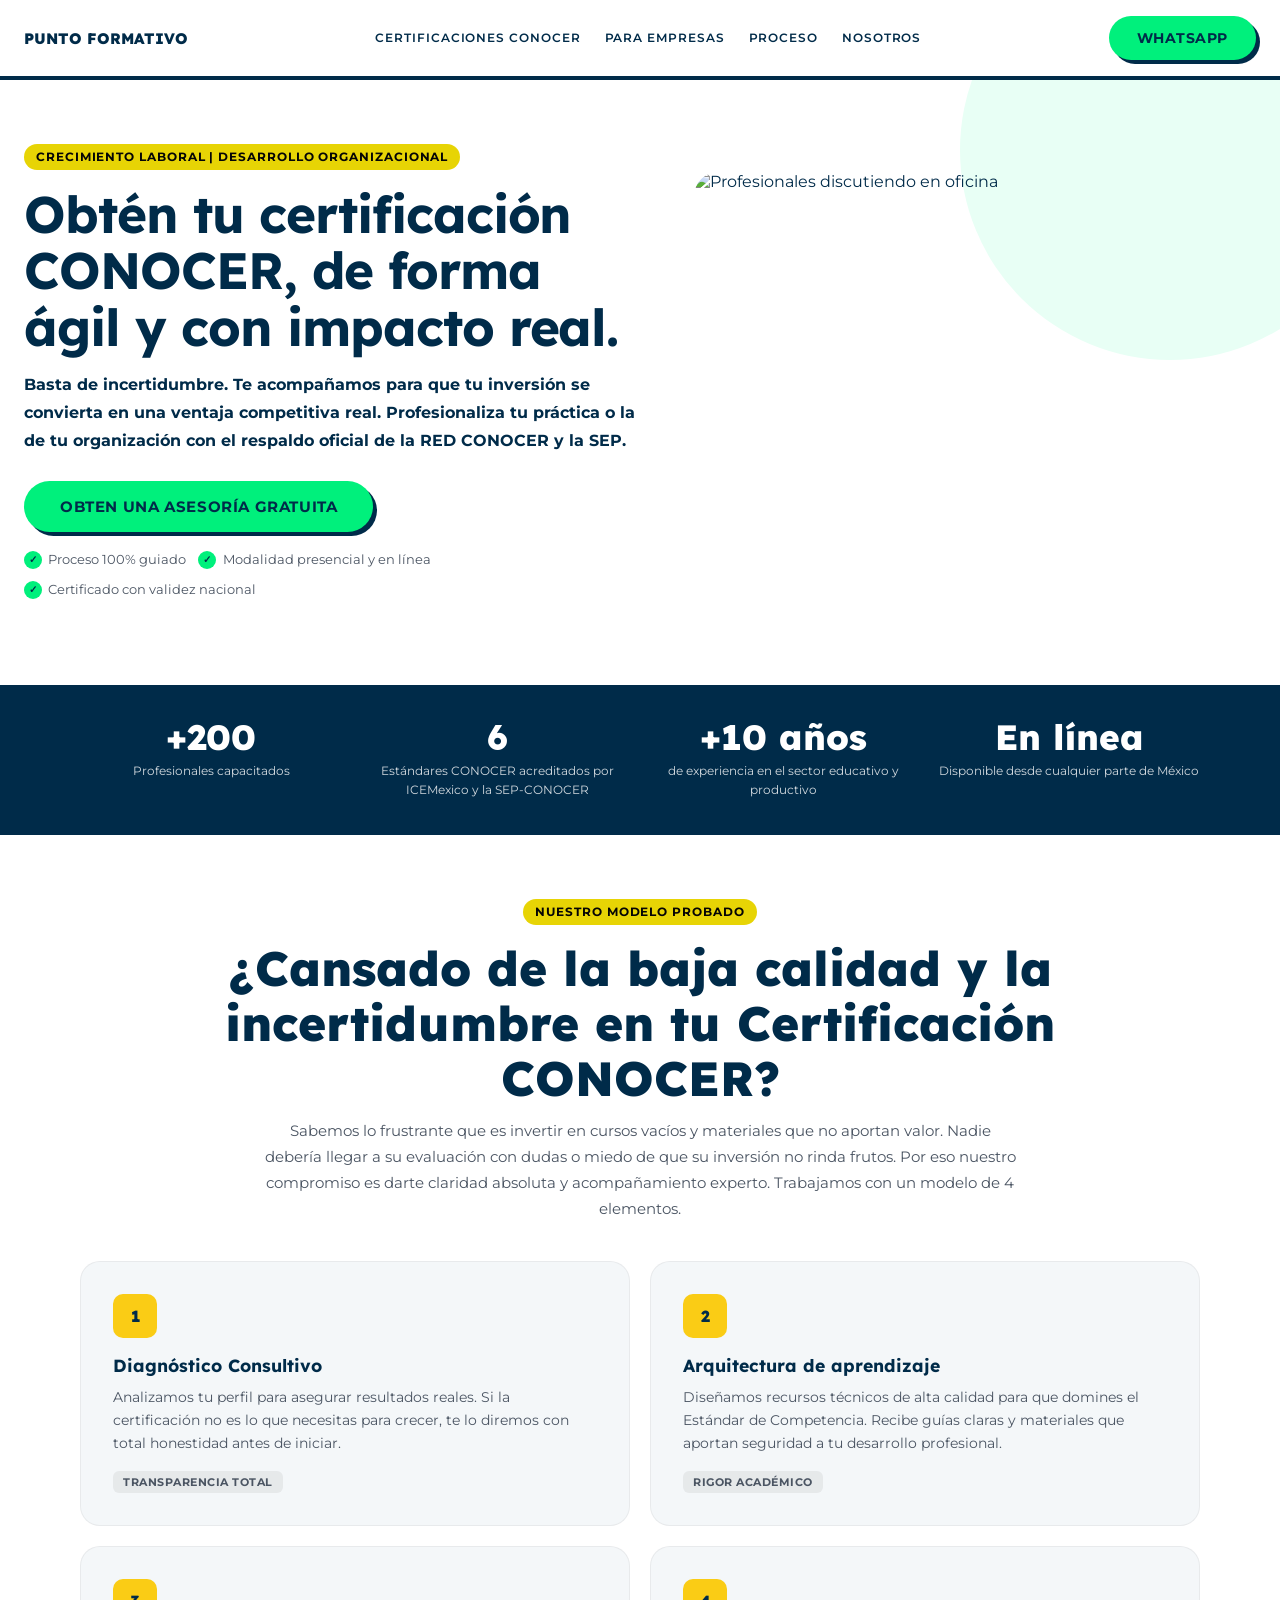
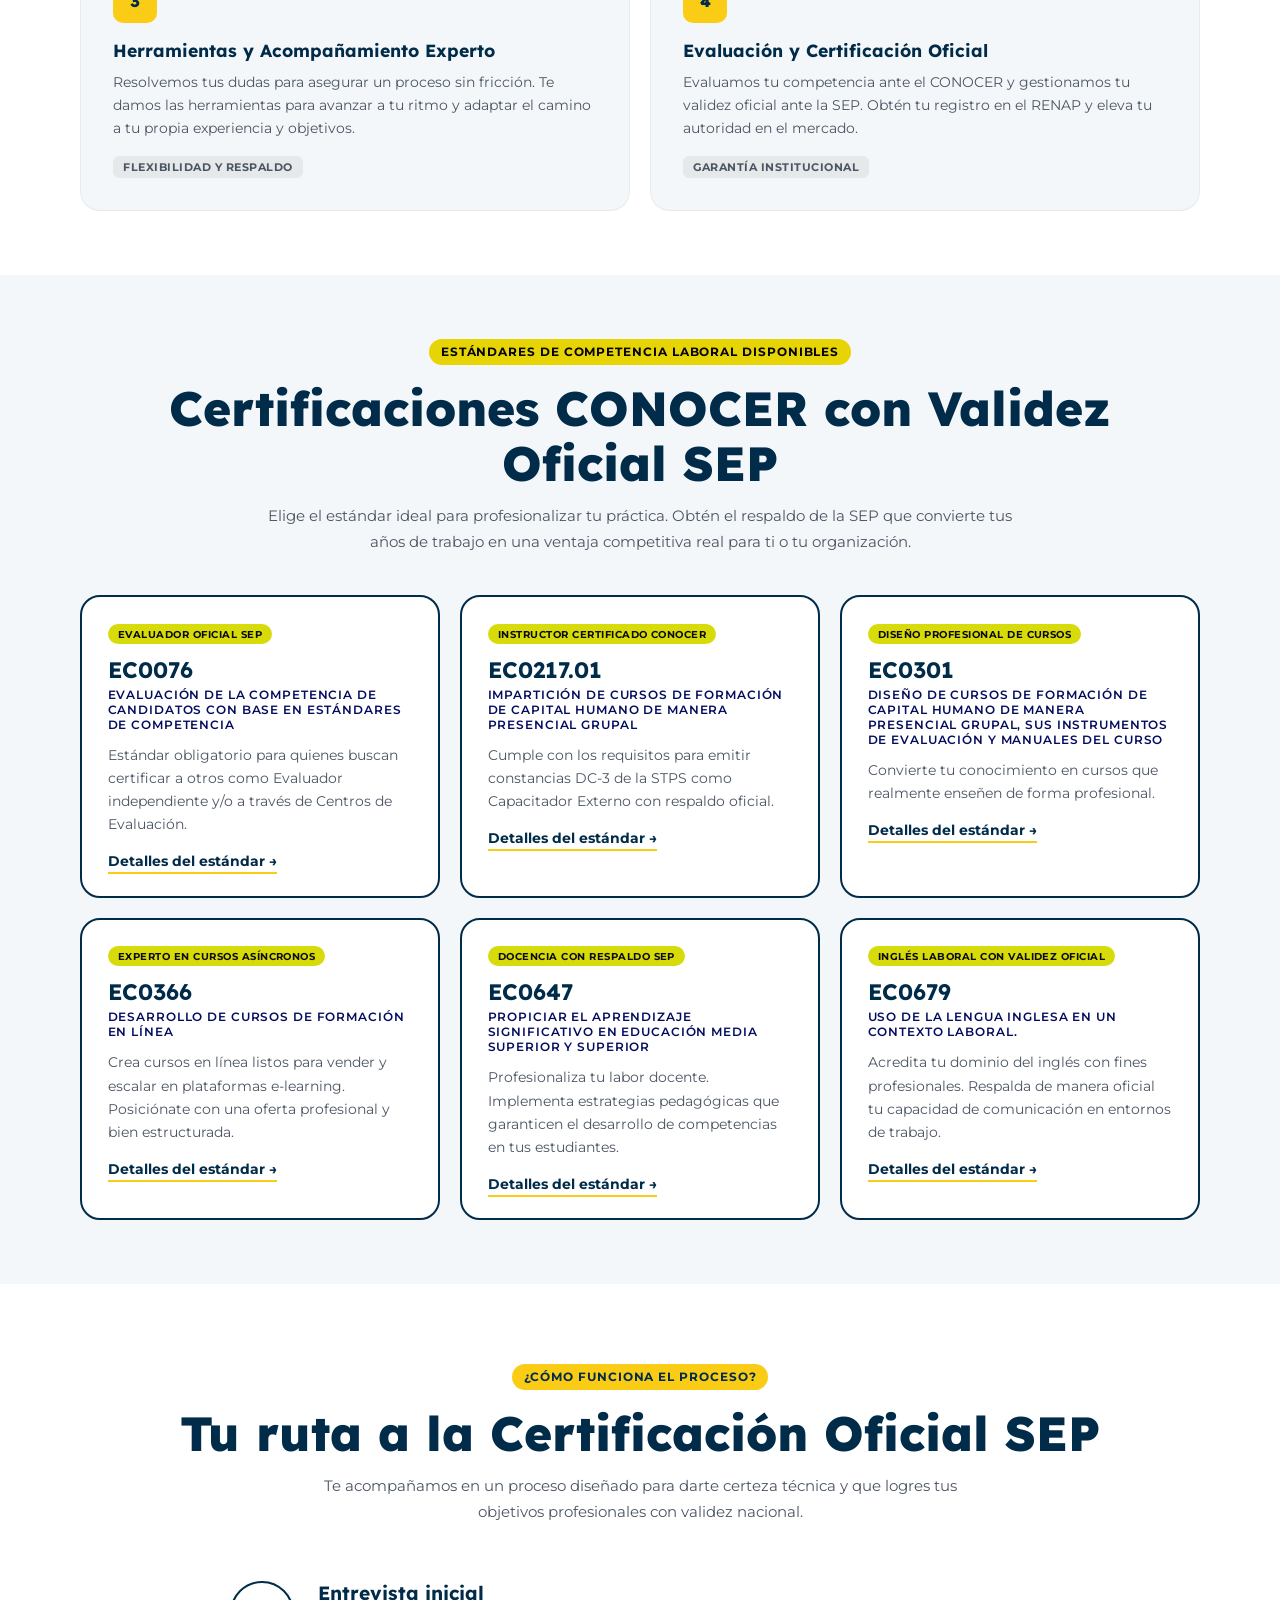
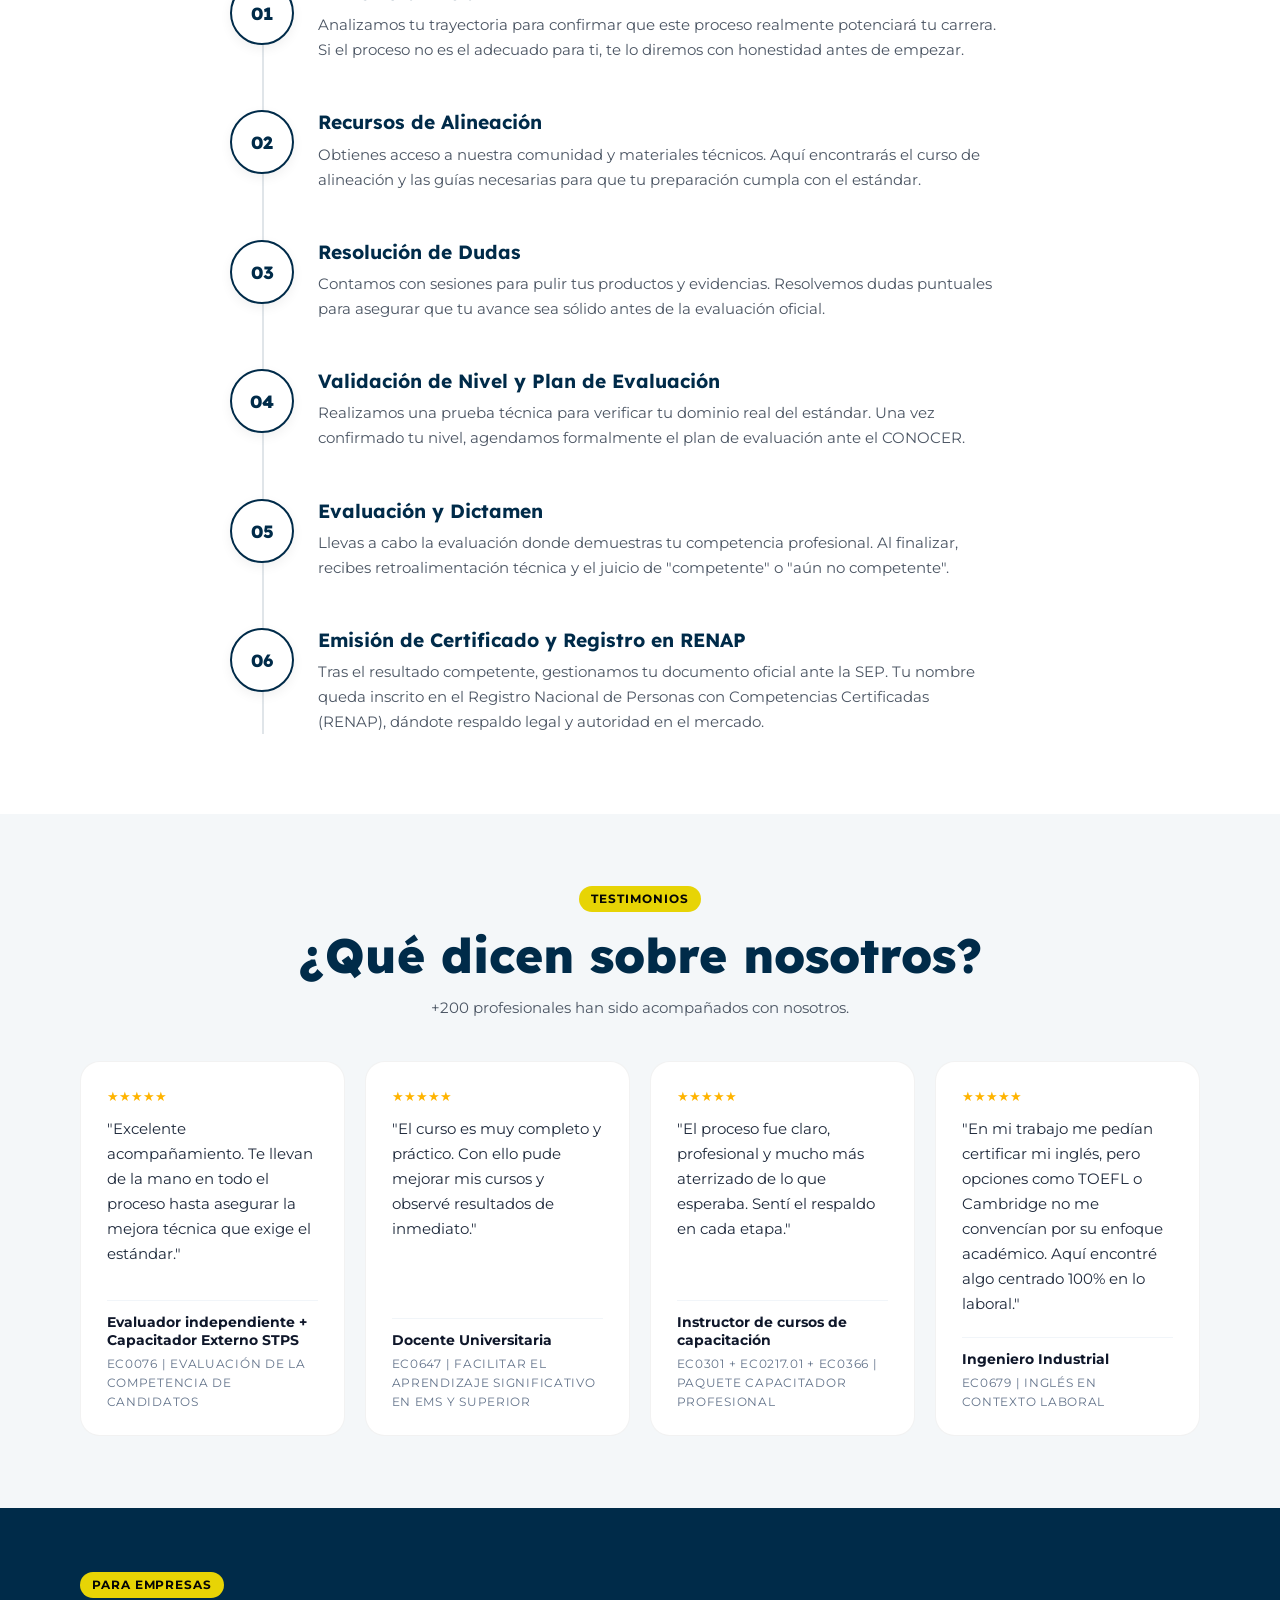
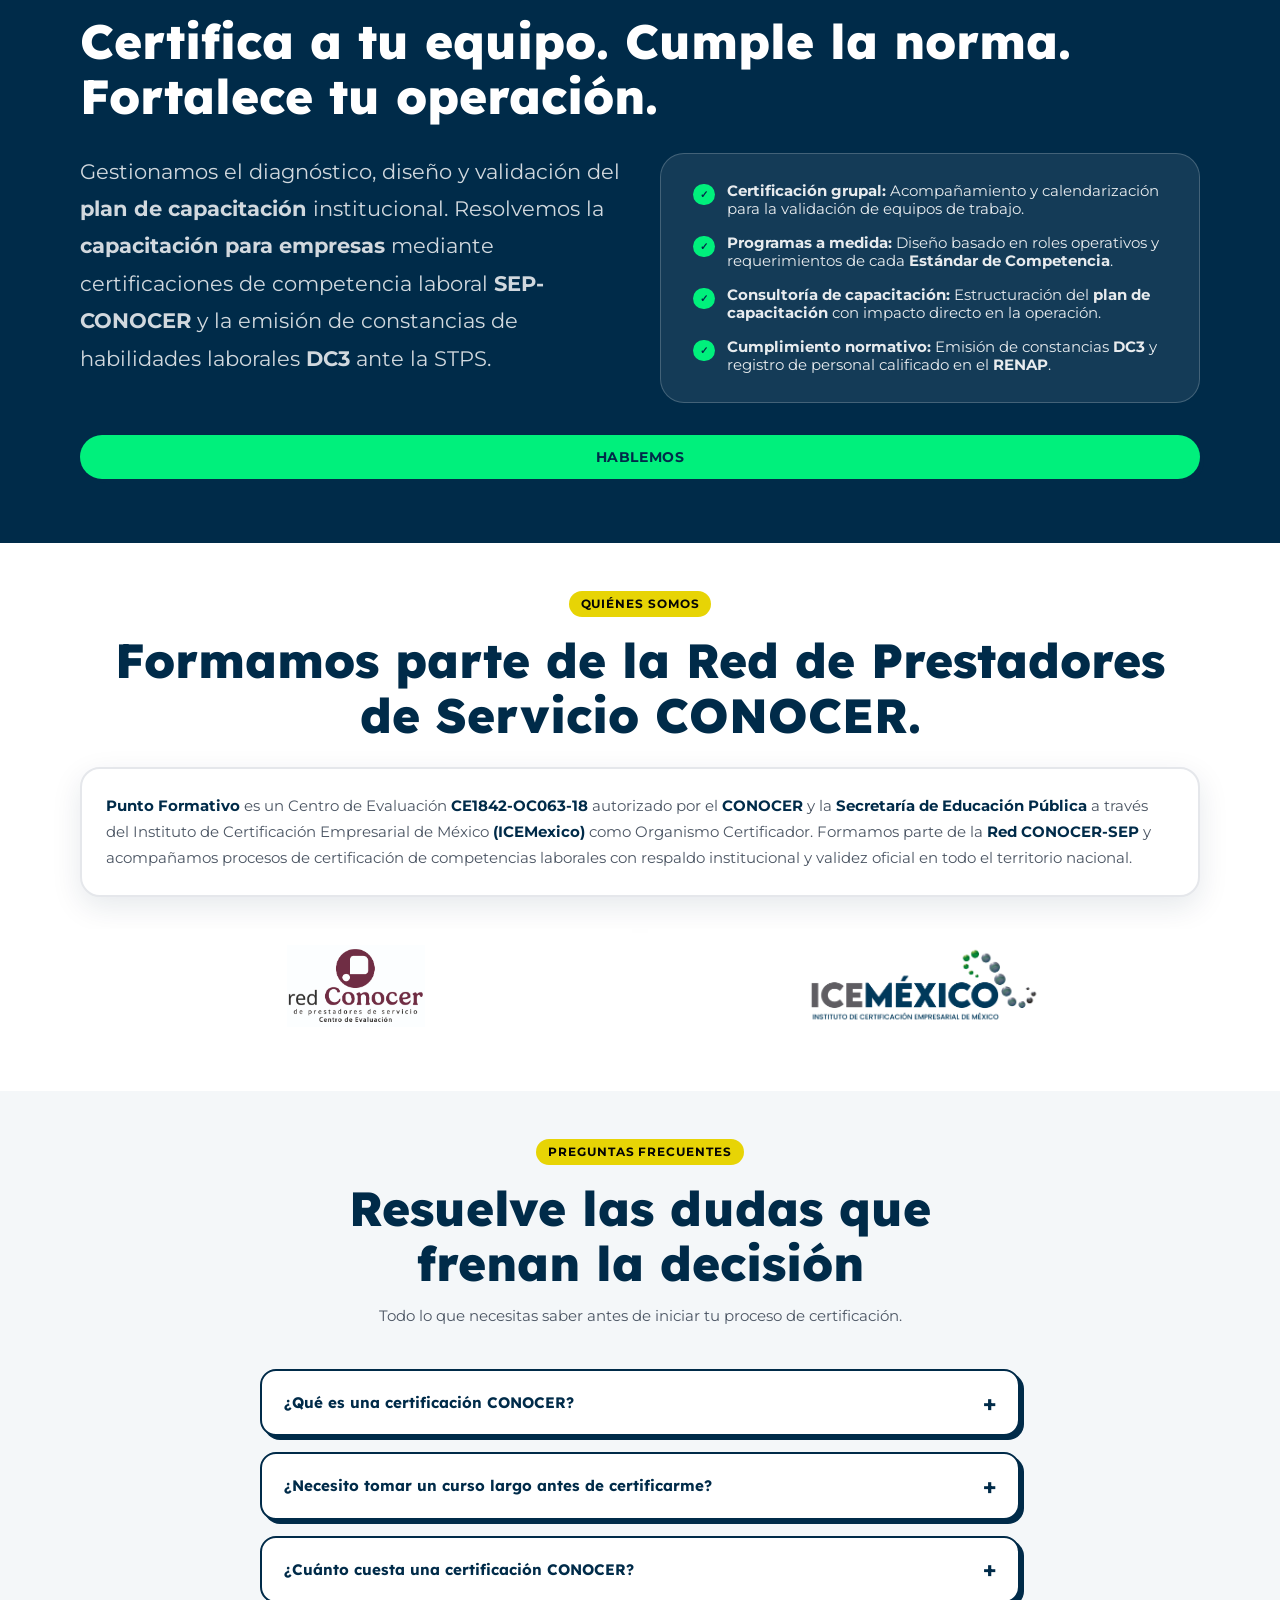
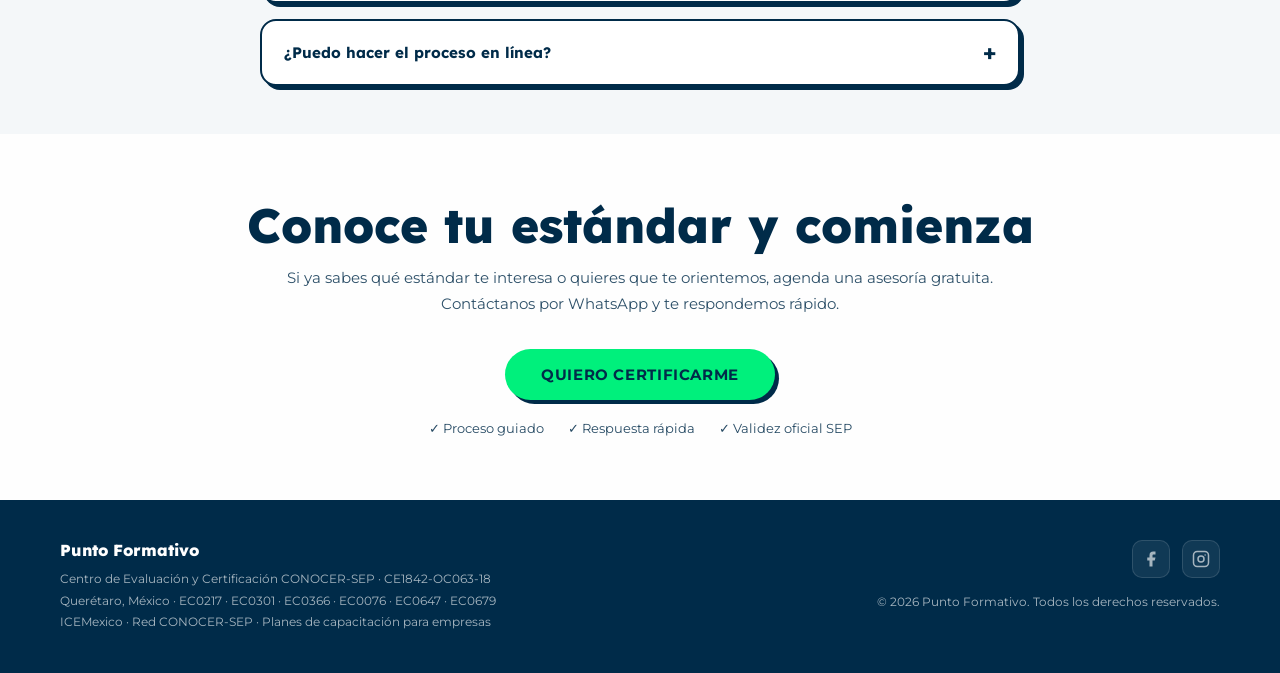
==== index.html @ a993056b "imagen hero update" ====
<!DOCTYPE html>
<html lang="es-MX">
<head>
  <meta charset="UTF-8" />
  <meta name="viewport" content="width=device-width, initial-scale=1.0" />
  <meta name="theme-color" content="#002B49" />

  <title>Certificación CONOCER con validez SEP | Punto Formativo</title>
  <meta name="description" content="Certifica lo que ya sabes hacer con validez oficial ante la SEP. Punto Formativo es Centro de Evaluación acreditado por ICEMexico. EC0076, EC0217, EC0301, EC0366, EC0647 y EC0679." />
  <meta name="keywords" content="certificacion conocer, certificacion conocer costo, ec0076, ec0217, ec0301, ec0366, certificacion docente, ingles en contexto laboral, capacitacion para empresas, plan de capacitacion" />

  <link rel="preconnect" href="https://fonts.googleapis.com">
  <link rel="preconnect" href="https://fonts.gstatic.com" crossorigin>
  <link href="https://fonts.googleapis.com/css2?family=Lexend:wght@400;700;800&family=Montserrat:wght@300;400;500;600;700&display=swap" rel="stylesheet">

  <style>
    :root{
      --azul:#002B49;
      --azul-2:#0b3b61;
      --verde:#00f07c;
      --verde-soft:#e8fff5;
      --amarillo:#facc15;
      --amarillo-claro:#e7d405;
      --gris-fondo:#F4F7F9;
      --gris-texto:#4b5563;
      --gris-linea:#d9e1e7;
      --blanco:#ffffff;
      --shadow-offset:4px 4px 0px #002B49;
      --shadow-soft:0 10px 30px rgba(0,43,73,.10);
      --radius-xl:24px;
      --radius-lg:18px;
      --radius-md:14px;
      --max:1160px;
    }

    *{box-sizing:border-box;margin:0;padding:0}
    html{scroll-behavior:smooth}
    body{
      font-family:'Montserrat',sans-serif;
      background:#F4F7F9 !important;
      color:#002B49;
      overflow-x:hidden;
    }
    h1,h2,h3,h4,.lexend{font-family:'Lexend',sans-serif}
    a{text-decoration:none;color:inherit}
    img{max-width:100%;display:block}
    .container{max-width:var(--max);margin:0 auto;padding:0 1.25rem}
    .section{padding:4rem 0}
    .section-sm{padding:3rem 0}

    .eyebrow{
      display:inline-block;
      font-size:.72rem;
      font-weight:700;
      text-transform:uppercase;
      letter-spacing:.08em;
      color:#050505;
      background:#e7d405 !important;
      padding:6px 12px;
      border-radius:999px;
      margin-bottom:1rem;
    }

    .section-title{
      font-size:clamp(1.5rem,4vw,3rem);
      line-height:1.15;
      font-weight:800;
      margin-bottom:.75rem;
      color:#002B49;
    }
    .section-desc{
      max-width:760px;
      color:#4b5563;
      line-height:1.7;
      font-size:.95rem;
    }

    .btn-primary{
      display:inline-block;
      background:#00f07c !important;
      color:#002B49;
      font-weight:700;
      padding:14px 28px;
      border-radius:999px;
      box-shadow:4px 4px 0px #002B49;
      text-transform:uppercase;
      letter-spacing:.04em;
      font-size:.85rem;
      transition:.25s ease;
      border:none;
      cursor:pointer;
      white-space:nowrap;
    }
    .btn-primary:hover{
      transform:translate(-2px,-2px);
      box-shadow:6px 6px 0px #002B49;
    }
    .btn-primary.large{
      padding:16px 36px;
      font-size:.95rem;
    }

    .btn-secondary{
      display:inline-block;
      border:2px solid #002B49;
      border-radius:999px;
      padding:13px 28px;
      font-weight:700;
      font-size:.88rem;
      transition:.25s ease;
      background:#ffffff !important;
      white-space:nowrap;
    }
    .btn-secondary:hover{
      background:#002B49 !important;
      color:#ffffff;
    }

    /* ─── NAV ─── */
    .nav{
      position:sticky;
      top:0;
      z-index:1000;
      display:flex;
      justify-content:space-between;
      align-items:center;
      gap:1rem;
      padding:1rem 1.5rem;
      background:rgba(255,255,255,.95);
      backdrop-filter:blur(10px);
      border-bottom:4px solid #002B49;
    }
    .nav-logo{
      font-family:'Lexend',sans-serif;
      font-weight:800;
      font-size:.95rem;
      white-space:nowrap;
      flex-shrink:0;
    }
    .nav-links{
      display:flex;
      gap:1.5rem;
      list-style:none;
      flex:1;
      justify-content:center;
      font-weight:600;
      font-size:.72rem;
      text-transform:uppercase;
      letter-spacing:.08em;
    }
    .nav-links a:hover{color:#ca8a04}
    .nav-toggle{
      display:none;
      width:40px;height:40px;
      border:2px solid #002B49;
      border-radius:10px;
      background:#ffffff !important;
      cursor:pointer;
      align-items:center;
      justify-content:center;
      flex-shrink:0;
    }
    .nav-toggle span{
      display:block;
      width:18px;height:2px;
      background:#002B49 !important;
      position:relative;
    }
    .nav-toggle span::before,
    .nav-toggle span::after{
      content:"";
      display:block;
      width:18px;height:2px;
      background:#002B49 !important;
      position:absolute;
    }
    .nav-toggle span::before{top:-6px}
    .nav-toggle span::after{top:6px}

    /* ─── HERO ─── */
    .hero{
      background:#ffffff !important;
      padding:4rem 1.5rem;
      display:grid;
      grid-template-columns:1.05fr .95fr;
      gap:3rem;
      align-items:center;
      position:relative;
      overflow:hidden;
    }
    .hero-circle{
      position:absolute;
      width:420px;height:420px;
      border-radius:50%;
      background:#e8fff5 !important;
      top:-140px;right:-100px;
      z-index:0;
    }
    .hero-left,.hero-right{position:relative;z-index:1}
    .hero h1{
      font-size:clamp(1.75rem,4vw,3.8rem);
      line-height:1.1;
      margin-bottom:1rem;
      letter-spacing:-.02em;
    }
    .hero p{
      font-size:1rem;
      line-height:1.75;
      color:#4b5563;
      max-width:700px;
      margin-bottom:1.6rem;
    }
    .hero p strong{color:#002B49}
    .hero-actions{
      display:flex;
      gap:1rem;
      flex-wrap:wrap;
      margin-bottom:1.2rem;
    }
    .hero-garantias{
      display:flex;
      flex-wrap:wrap;
      gap:.75rem;
      color:#4b5563;
      font-size:.8rem;
      margin-bottom:1.4rem;
    }
    .hero-garantia{
      display:flex;
      align-items:center;
      gap:.4rem;
    }
    .hero-garantia-icon{
      width:18px;height:18px;
      border-radius:50%;
      background:#00f07c !important;
      color:#002B49;
      display:flex;
      align-items:center;
      justify-content:center;
      font-size:.65rem;
      font-weight:700;
      flex-shrink:0;
    }
    .hero-visual{
      display:flex;
      flex-direction:column;
      gap:1rem;
    }
    .hero-image{
      width:100%;
      aspect-ratio:4/3;
      border-radius:1.5rem;
      overflow:hidden;
    }

    /* ─── HIGHLEVL FULL-WIDTH FIX ───
       HL wraps content in a constrained div. This breaks out of it. */
    .pf-fullwidth{
      width:100vw !important;
      max-width:100vw !important;
      margin-left:calc(50% - 50vw) !important;
      margin-right:calc(50% - 50vw) !important;
      box-sizing:border-box !important;
    }

        /* ─── STATS BAR ─── */
    .stats-bar{
      background:#002B49 !important;
      padding:2.2rem 0;
    }
    .stats-grid{
      display:grid;
      grid-template-columns:repeat(4,1fr);
      gap:1.5rem;
      text-align:center;
    }
    .stat-num{
      font-family:'Lexend',sans-serif;
      font-size:clamp(1.4rem,3vw,2.2rem);
      color:#ffffff;
      font-weight:800;
      line-height:1;
      margin-bottom:.4rem;
    }
    .stat-label{
      font-size:.78rem;
      color:rgba(255,255,255,.82);
      line-height:1.5;
    }

    /* ─── PROCESO ─── */
    .process{background:#ffffff !important}
    .pasos-grid{
      display:grid;
      grid-template-columns:repeat(2,1fr);
      gap:1.25rem;
      margin-top:2.5rem;
    }
    .paso{
      background:#F4F7F9 !important;
      border-radius:1.25rem;
      padding:2rem;
      border:1px solid rgba(0,0,0,0.05);
      transition:transform .3s ease;
    }
    .paso:hover{transform:translateY(-4px)}
    .paso-num{
      width:2.75rem;height:2.75rem;
      margin-bottom:1rem;
      border-radius:10px;
      background:#facc15 !important;
      color:#002B49;
      display:flex;
      align-items:center;
      justify-content:center;
      font-family:'Lexend',sans-serif;
      font-size:1rem;
      font-weight:800;
    }
    .paso h3{margin-bottom:.6rem;font-size:1.1rem;color:#002B49}
    .paso p{font-size:.9rem;color:#4b5563;line-height:1.6}
    .paso-tiempo{
      display:inline-block;
      margin-top:1rem;
      background:rgba(0,0,0,0.06);
      color:#4b5563;
      font-size:.68rem;
      font-weight:700;
      padding:4px 10px;
      border-radius:6px;
      text-transform:uppercase;
      letter-spacing:.5px;
    }

    /* ─── CERTS ─── */
    .cert-grid{
      display:grid;
      grid-template-columns:repeat(3,1fr);
      gap:1.25rem;
      margin-top:2.5rem;
    }
    .cert-card{
      background:#ffffff !important;
      border:2px solid #002B49;
      border-radius:1.25rem;
      padding:1.6rem;
      transition:.25s ease;
    }
    .cert-card:hover{
      transform:translateY(-5px);
      box-shadow:0 12px 28px rgba(0,43,73,.12);
    }
    .cert-badge{
      display:inline-block;
      background:#d8db0a;
      color:#0c0c0c;
      font-size:.62rem;
      font-weight:700;
      padding:4px 10px;
      border-radius:999px;
      text-transform:uppercase;
      letter-spacing:.05em;
      margin-bottom:.75rem;
    }
    .cert-code{
      font-family:'Lexend',sans-serif;
      font-size:1.4rem;
      font-weight:700;
      margin-bottom:.2rem;
    }
    .cert-sub{
      font-size:.78rem;
      color:#030c5e;
      font-weight:600;
      text-transform:uppercase;
      letter-spacing:.07em;
      margin-bottom:.75rem;
    }
    .cert-card p{
      font-size:.88rem;
      color:#4b5563;
      line-height:1.65;
      margin-bottom:.9rem;
    }
    .cert-link{
      font-weight:700;
      font-size:.88rem;
      border-bottom:2px solid #facc15;
      padding-bottom:2px;
    }
    .cert-link:hover{color:#028b02}

    /* ─── ROADMAP ─── */
    #ruta-profesional{background:#ffffff !important;padding:5rem 0}
    .roadmap-container{
      max-width:860px;
      margin:3.5rem auto 0;
      position:relative;
      padding:0 1.25rem;
    }
    .roadmap-container::before{
      content:"";
      position:absolute;
      top:0;left:calc(1.25rem + 2rem);
      height:100%;width:2px;
      background:#002B49 !important;
      opacity:.12;
    }
    .roadmap-item{
      position:relative;
      margin-bottom:3rem;
      padding-left:5.5rem;
    }
    .roadmap-item:last-child{margin-bottom:0}
    .roadmap-dot{
      position:absolute;
      left:0;top:0;
      width:4rem;height:4rem;
      background:#ffffff !important;
      border:2px solid #002B49;
      border-radius:50%;
      display:flex;
      align-items:center;
      justify-content:center;
      z-index:2;
      font-family:'Lexend',sans-serif;
      font-weight:800;
      color:#002B49;
      font-size:1.1rem;
      box-shadow:0 4px 12px rgba(0,0,0,0.06);
    }
    .roadmap-item:hover .roadmap-dot{
      background:#facc15 !important;
      border-color:#facc15;
      transition:all .3s ease;
    }
    .roadmap-content h3{font-size:1.2rem;margin-bottom:.45rem;color:#002B49}
    .roadmap-content p{font-size:.95rem;color:#4b5563;line-height:1.65;max-width:680px}

    /* ─── TESTIMONIOS ─── */
    .testimonios-section{
      background:#F4F7F9 !important;
      padding:4.5rem 0;
    }
    .testimonios-grid{
      display:grid;
      grid-template-columns:repeat(auto-fit,minmax(260px,1fr));
      gap:1.25rem;
      margin-top:2.5rem;
    }
    .testimonio-card{
      background:#ffffff;
      padding:1.6rem;
      border-radius:1.25rem;
      border:1px solid rgba(0,0,0,0.05);
      display:flex;
      flex-direction:column;
      justify-content:space-between;
      transition:all .3s ease;
    }
    .testimonio-card:hover{
      transform:translateY(-4px);
      box-shadow:0 10px 28px rgba(0,0,0,0.06);
      border-color:#facc15;
    }
    .stars{color:#ffb400;font-size:13px;margin-bottom:12px}
    .quote{
      font-size:.95rem;
      color:#1e293b;
      line-height:1.65;
      margin-bottom:1.25rem;
    }
    .author-info{
      border-top:1px solid #f1f5f9;
      padding-top:12px;
    }
    .name{
      display:block;
      font-weight:700;
      color:#0f172a;
      font-size:.9rem;
      margin-bottom:4px;
    }
    .standard{font-size:.75rem;color:#64748b;text-transform:uppercase;letter-spacing:.06em}

    /* ─── B2B ─── */
    .b2b{background:#002B49 !important;color:#ffffff}
    .b2b-grid{
      display:grid;
      grid-template-columns:1fr 1fr;
      gap:2.5rem;
      align-items:start;
      margin-top:1.75rem;
    }
    .b2b .section-title,.b2b h3{color:#ffffff}
    .b2b .section-desc{
  font-size:1.3rem;
  line-height:1.8;
}

    .b2b .section-desc,.b2b p{color:rgba(255,255,255,.82)}
    .b2b-list{
      list-style:none;
      display:flex;
      flex-direction:column;
      gap:1rem;
      margin:0;
    }
    .b2b-list li{
      display:flex;
      align-items:flex-start;
      gap:.75rem;
      font-size:.93rem;
      color:rgba(255,255,255,.9);
    }
    .b2b-check{
      background:#00f07c !important;
      color:#002B49;
      width:1.35rem;height:1.35rem;
      border-radius:50%;
      display:flex;
      align-items:center;
      justify-content:center;
      font-size:.62rem;
      font-weight:700;
      flex-shrink:0;
      margin-top:2px;
    }
    .b2b-cta{margin-top:2rem}
    .b2b-cta .btn-primary{display:block;width:100%;text-align:center;}
    .b2b-quote{
      background:rgba(255,255,255,.08);
      border:1px solid rgba(255,255,255,.2);
      border-radius:1.5rem;
      padding:1.75rem 2rem;
    }
    .b2b-quote blockquote{
      font-family:'Lexend',sans-serif;
      font-size:1.1rem;
      font-style:italic;
      line-height:1.65;
      color:#ffffff;
    }

    /* ─── NOSOTROS ─── */
    .cred-grid{
      display:grid;
      grid-template-columns:repeat(2,1fr);
      gap:1rem;
      margin-top:2rem;
    }
    .cred-box{
      min-height:100px;
      border:2px 
      border-radius:1rem;
      background:#ffffff !important;
      display:flex;
      align-items:center;
      justify-content:center;
      text-align:center;
      padding:1rem;
      font-weight:700;
      color:#55708b;
      font-size:.85rem;
    }
    .cred-box img{
      max-height:82px;
      width:auto;
      object-fit:contain;
    }
    .cred-text{
      background:#ffffff !important;
      border:2px solid #e5e7eb;
      border-radius:1.25rem;
      padding:1.5rem;
      margin-top:1.5rem;
      box-shadow:var(--shadow-soft);
      color:#4b5563;
      line-height:1.75;
      font-size:.93rem;
    }
    .cred-text strong{color:#002B49}

    /* ─── FAQ ─── */
    .faq-wrap{max-width:760px;margin:0 auto}
    .faq-list{
      display:flex;
      flex-direction:column;
      gap:1rem;
      margin-top:2.5rem;
    }
    .faq-item{
      border:2px solid #002B49;
      border-radius:1rem;
      overflow:hidden;
      box-shadow:4px 4px 0px #002B49;
      background:#ffffff !important;
    }
    .faq-item details{width:100%}
    .faq-item summary{
      list-style:none;
      cursor:pointer;
      padding:1.1rem 1.4rem;
      display:flex;
      justify-content:space-between;
      align-items:center;
      font-family:'Lexend',sans-serif;
      font-weight:700;
      font-size:.95rem;
      color:#002B49;
      gap:.75rem;
    }
    .faq-item summary::-webkit-details-marker{display:none}
    .faq-item summary:hover{background:#e7d405 !important}
    .faq-icon{
      font-size:1.4rem;
      font-weight:700;
      transition:.2s ease;
      flex-shrink:0;
    }
    .faq-item details[open] .faq-icon{transform:rotate(45deg)}
    .faq-body{
      padding:0 1.4rem 1.4rem;
      color:#374151;
      line-height:1.75;
      font-size:.92rem;
      border-top:1px solid #f3f4f6;
    }

    /* ─── CTA FINAL ─── */
    .final-cta{
      background:#fefefe !important;
      text-align:center;
      padding:4rem 0;
    }
    .final-cta .section-title{color:#002B49}
    .final-cta .section-desc{color:#002B49;opacity:.82;margin:0 auto}
    .final-cta-meta{
      display:flex;
      justify-content:center;
      gap:1.5rem;
      flex-wrap:wrap;
      margin-top:1.25rem;
      font-size:.82rem;
      color:#002B49;
      opacity:.85;
    }

    /* ─── FOOTER ─── */
    .footer{
      background:#002B49 !important;
      color:#ffffff;
      padding:2.5rem 1.5rem;
    }
    .footer-inner{
      max-width:1160px;
      margin:0 auto;
      display:flex;
      justify-content:space-between;
      align-items:flex-start;
      gap:2rem;
      flex-wrap:wrap;
    }
    .footer-brand .name{
      font-family:'Lexend',sans-serif;
      font-weight:800;
      font-size:1rem;
      margin-bottom:.5rem;
    }
    .footer-brand .sub{font-size:.78rem;opacity:.65;line-height:1.75}
    .footer-right{
      display:flex;
      flex-direction:column;
      align-items:flex-end;
      gap:.5rem;
    }
    .footer-right p,.footer-right a{font-size:.78rem;opacity:.65}
    .footer-right a{text-decoration:underline}
    .footer-links{
      display:flex;
      gap:.75rem;
      flex-wrap:wrap;
      font-size:.72rem;
      opacity:.55;
    }
    .footer-links a{text-decoration:underline}

    /* ══════════════════════════════════
       TABLET  (max 960px)
    ══════════════════════════════════ */
    @media (max-width:960px){
      .hero{
        grid-template-columns:1fr;
        padding:3rem 1.5rem;
        gap:0;
      }
      .hero-right{display:none}
      .hero-circle{width:280px;height:280px;top:-80px;right:-60px}
      .stats-grid{grid-template-columns:repeat(2,1fr);gap:1.25rem}
      .cert-grid{grid-template-columns:1fr 1fr}
      .pasos-grid{grid-template-columns:1fr}
      .b2b-grid{grid-template-columns:1fr;gap:2rem}
      .cred-grid{grid-template-columns:repeat(2,1fr)}
      .footer-inner{flex-direction:column}
      .footer-right{align-items:flex-start}
    }

    /* ══════════════════════════════════
       MOBILE  (max 640px)
    ══════════════════════════════════ */
    @media (max-width:640px){
      /* Nav */
      .nav{padding:.85rem 1rem;flex-wrap:wrap}
      .nav-toggle{display:flex}
      .nav-links{
        display:none;
        flex-direction:column;
        width:100%;
        order:3;
        padding-top:.75rem;
        border-top:1px solid #e5e7eb;
        margin-top:.5rem;
        gap:0;
      }
      .nav-links li{border-bottom:1px solid #f3f4f6}
      .nav-links a{display:block;padding:.8rem 0;font-size:.8rem}
      .nav.open .nav-links{display:flex}
      .nav-cta .btn-primary{padding:9px 16px;font-size:.72rem}

      /* Hero */
      .hero{padding:2.25rem 1rem}
      .hero h1{font-size:1.65rem}
      .hero p{font-size:.92rem}
      .hero-actions{flex-direction:column;align-items:stretch}
      .hero-actions .btn-primary{text-align:center}
      .hero-garantias{gap:.6rem}

      /* Stats */
      .stats-bar{padding:1.75rem 0}
      .stats-grid{
        grid-template-columns:repeat(2,1fr);
        gap:.9rem;
        padding:0 .25rem;
      }
      .stat-num{font-size:1.35rem}
      .stat-label{font-size:.72rem}

      /* Proceso */
      .section,.section-sm{padding:2.75rem 0}
      .pasos-grid{grid-template-columns:1fr;gap:1rem;margin-top:1.75rem}
      .paso{padding:1.5rem}

      /* Certs */
      .cert-grid{grid-template-columns:1fr;margin-top:1.75rem}
      .cert-card{padding:1.4rem}

      /* Roadmap */
      #ruta-profesional{padding:2.75rem 0}
      .roadmap-container{padding:0 1rem}
      .roadmap-container::before{left:calc(1rem + 1.75rem)}
      .roadmap-item{padding-left:4.5rem;margin-bottom:2.25rem}
      .roadmap-dot{width:3.5rem;height:3.5rem;font-size:.95rem}
      .roadmap-content h3{font-size:1.05rem}
      .roadmap-content p{font-size:.88rem}

      /* Testimonios */
      .testimonios-section{padding:2.75rem 0}
      .testimonios-grid{grid-template-columns:1fr}

      /* B2B */
      .b2b-grid{grid-template-columns:1fr}

      /* Nosotros */
      .cred-grid{grid-template-columns:1fr 1fr}

      /* FAQ */
      .faq-item summary{font-size:.88rem;padding:1rem 1.1rem}
      .faq-body{padding:0 1.1rem 1.1rem;font-size:.88rem}

      /* CTA Final */
      .final-cta{padding:3rem 0}
      .final-cta-meta{gap:1rem;font-size:.78rem}

      /* Footer */
      .footer{padding:2rem 1rem}
      .footer-right{align-items:flex-start}
      .footer-links{gap:.5rem}
    }

    /* ══════════════════════════════════
       EXTRA SMALL (max 380px)
    ══════════════════════════════════ */
    @media (max-width:380px){
      .hero h1{font-size:1.45rem}
      .section-title{font-size:1.4rem}
      .stats-grid{grid-template-columns:1fr 1fr;gap:.75rem}
      .stat-num{font-size:1.2rem}
      .cred-grid{grid-template-columns:1fr}
      .btn-primary.large{padding:14px 24px;font-size:.85rem}
    }
  </style>
</head>
<body>

  <nav class="nav pf-fullwidth" id="navbar">
    <a href="https://www.puntoformativo.com/" class="nav-logo">PUNTO FORMATIVO</a>

    <button class="nav-toggle" id="navToggle" aria-label="Abrir menú" aria-expanded="false">
      <span></span>
    </button>

    <ul class="nav-links" id="navMenu">
      <li><a href="#certificaciones">Certificaciones CONOCER</a></li>
      <li><a href="#empresas">Para empresas</a></li>
      <li><a href="#proceso">Proceso</a></li>
      <li><a href="#nosotros">Nosotros</a></li>
    </ul>

    <div class="nav-cta">
      <a href="#contacto" class="btn-primary">WhatsApp</a>
    </div>
  </nav>

  <header class="hero pf-fullwidth" id="inicio">
    <div class="hero-circle" aria-hidden="true"></div>

    <div class="hero-left">
      <span class="eyebrow">Crecimiento laboral | Desarrollo organizacional</span>
      <h1>Obtén tu certificación CONOCER, de forma ágil y con impacto real.</h1>

      <p>
        <strong>Basta de incertidumbre. Te acompañamos para que tu inversión se convierta en una ventaja competitiva real. Profesionaliza tu práctica o la de tu organización con el respaldo oficial de la RED CONOCER y la SEP.</strong>
      </p>

      <div class="hero-actions">
        <a href="#contacto" class="btn-primary large">Obten una asesoría gratuita</a>
      </div>

      <div class="hero-garantias">
        <div class="hero-garantia">
          <div class="hero-garantia-icon">✓</div>
          <span>Proceso 100% guiado</span>
        </div>
        <div class="hero-garantia">
          <div class="hero-garantia-icon">✓</div>
          <span>Modalidad presencial y en línea</span>
        </div>
        <div class="hero-garantia">
          <div class="hero-garantia-icon">✓</div>
          <span>Certificado con validez nacional</span>
        </div>
      </div>
    </div>

    <div class="hero-right">
      <div class="hero-visual">
        <div class="hero-image">
          <img src="https://images.unsplash.com/photo-1758520144426-edf40a58f299?q=80&w=1332&auto=format&fit=crop&ixlib=rb-4.1.0&ixid=M3wxMjA3fDB8MHxwaG90by1wYWdlfHx8fGVufDB8fHx8fA%3D%3D" alt="Profesionales discutiendo en oficina" style="width:100%;height:100%;object-fit:cover;border-radius:inherit;">
        </div>
      </div>
    </div>
  </header>

  <section class="stats-bar pf-fullwidth">
    <div class="container">
      <div class="stats-grid">
        <div>
          <div class="stat-num">+200</div>
          <div class="stat-label">Profesionales capacitados</div>
        </div>
        <div>
          <div class="stat-num">6</div>
          <div class="stat-label">Estándares CONOCER acreditados por ICEMexico y la SEP-CONOCER</div>
        </div>
        <div>
          <div class="stat-num">+10 años</div>
          <div class="stat-label">de experiencia en el sector educativo y productivo</div>
        </div>
        <div>
          <div class="stat-num">En línea</div>
          <div class="stat-label">Disponible desde cualquier parte de México</div>
        </div>
      </div>
    </div>
  </section>

  <section class="section process pf-fullwidth" id="proceso">
    <div class="container">
      <div style="text-align:center;">
        <span class="eyebrow">Nuestro modelo probado</span>
        <h2 class="section-title">¿Cansado de la baja calidad y la incertidumbre en tu Certificación CONOCER?</h2>
        <p class="section-desc" style="margin:0 auto;">Sabemos lo frustrante que es invertir en cursos vacíos y materiales que no aportan valor. Nadie debería llegar a su evaluación con dudas o miedo de que su inversión no rinda frutos. Por eso nuestro compromiso es darte claridad absoluta y acompañamiento experto. Trabajamos con un modelo de 4 elementos.</p>
      </div>

      <div class="pasos-grid">
        <article class="paso">
          <div class="paso-num">1</div>
          <h3>Diagnóstico Consultivo</h3>
          <p>Analizamos tu perfil para asegurar resultados reales. Si la certificación no es lo que necesitas para crecer, te lo diremos con total honestidad antes de iniciar.</p>
          <span class="paso-tiempo">Transparencia total</span>
        </article>

        <article class="paso">
          <div class="paso-num">2</div>
          <h3>Arquitectura de aprendizaje</h3>
          <p>Diseñamos recursos técnicos de alta calidad para que domines el Estándar de Competencia. Recibe guías claras y materiales que aportan seguridad a tu desarrollo profesional.</p>
          <span class="paso-tiempo">Rigor académico</span>
        </article>

        <article class="paso">
          <div class="paso-num">3</div>
          <h3>Herramientas y Acompañamiento Experto</h3>
          <p>Resolvemos tus dudas para asegurar un proceso sin fricción. Te damos las herramientas para avanzar a tu ritmo y adaptar el camino a tu propia experiencia y objetivos.</p>
          <span class="paso-tiempo">Flexibilidad y respaldo</span>
        </article>

        <article class="paso">
          <div class="paso-num">4</div>
          <h3>Evaluación y Certificación Oficial</h3>
          <p>Evaluamos tu competencia ante el CONOCER y gestionamos tu validez oficial ante la SEP. Obtén tu registro en el RENAP y eleva tu autoridad en el mercado.</p>
          <span class="paso-tiempo">Garantía institucional</span>
        </article>
      </div>
    </div>
  </section>

  <section class="section pf-fullwidth" id="certificaciones">
    <div class="container">
      <div style="text-align:center;margin-bottom:2rem;">
        <span class="eyebrow">Estándares de competencia laboral disponibles</span>
        <h2 class="section-title">Certificaciones CONOCER con Validez Oficial SEP</h2>
        <p class="section-desc" style="margin:0 auto;">
          Elige el estándar ideal para profesionalizar tu práctica. Obtén el respaldo de la SEP que convierte tus años de trabajo en una ventaja competitiva real para ti o tu organización.
        </p>
      </div>

      <div class="cert-grid">
        <article class="cert-card">
          <span class="cert-badge">Evaluador oficial SEP</span>
          <div class="cert-code">EC0076</div>
          <div class="cert-sub">Evaluación de la competencia de candidatos con base en Estándares de Competencia</div>
          <p>Estándar obligatorio para quienes buscan certificar a otros como Evaluador independiente y/o a través de Centros de Evaluación.</p>
          <a href="/ec0076" class="cert-link">Detalles del estándar →</a>
        </article>

        <article class="cert-card">
          <span class="cert-badge">Instructor certificado CONOCER</span>
          <div class="cert-code">EC0217.01</div>
          <div class="cert-sub">Impartición de cursos de formación de capital humano de manera presencial grupal</div>
          <p>Cumple con los requisitos para emitir constancias DC-3 de la STPS como Capacitador Externo con respaldo oficial.</p>
          <a href="/ec0217" class="cert-link">Detalles del estándar →</a>
        </article>

        <article class="cert-card">
          <span class="cert-badge">Diseño profesional de cursos</span>
          <div class="cert-code">EC0301</div>
          <div class="cert-sub">Diseño de cursos de formación de capital humano de manera presencial grupal, sus instrumentos de evaluación y manuales del curso</div>
          <p>Convierte tu conocimiento en cursos que realmente enseñen de forma profesional.</p>
          <a href="/ec0301" class="cert-link">Detalles del estándar →</a>
        </article>

        <article class="cert-card">
          <span class="cert-badge">Experto en cursos asíncronos</span>
          <div class="cert-code">EC0366</div>
          <div class="cert-sub">Desarrollo de cursos de formación en línea</div>
          <p>Crea cursos en línea listos para vender y escalar en plataformas e-learning. Posiciónate con una oferta profesional y bien estructurada.</p>
          <a href="/ec0366" class="cert-link">Detalles del estándar →</a>
        </article>

        <article class="cert-card">
          <span class="cert-badge">Docencia con respaldo SEP</span>
          <div class="cert-code">EC0647</div>
          <div class="cert-sub">Propiciar el aprendizaje significativo en Educación Media Superior y Superior</div>
          <p>Profesionaliza tu labor docente. Implementa estrategias pedagógicas que garanticen el desarrollo de competencias en tus estudiantes.</p>
          <a href="/ec0647" class="cert-link">Detalles del estándar →</a>
        </article>

        <article class="cert-card">
          <span class="cert-badge">Inglés laboral con validez oficial</span>
          <div class="cert-code">EC0679</div>
          <div class="cert-sub">Uso de la lengua inglesa en un contexto laboral.</div>
          <p>Acredita tu dominio del inglés con fines profesionales. Respalda de manera oficial tu capacidad de comunicación en entornos de trabajo.</p>
          <a href="/ec0679" class="cert-link">Detalles del estándar →</a>
        </article>
      </div>
    </div>
  </section>

  <section id="ruta-profesional" class="pf-fullwidth">
    <div class="container">
      <div style="text-align:center;">
        <span class="eyebrow" style="background:#facc15 !important;color:#002B49;">¿Cómo funciona el proceso?</span>
        <h2 class="section-title">Tu ruta a la Certificación Oficial SEP</h2>
        <p class="section-desc" style="margin:0 auto;max-width:640px;">
          Te acompañamos en un proceso diseñado para darte certeza técnica y que logres tus objetivos profesionales con validez nacional.
        </p>
      </div>

      <div class="roadmap-container">
        <div class="roadmap-item">
          <div class="roadmap-dot">01</div>
          <div class="roadmap-content">
            <h3>Entrevista inicial</h3>
            <p>Analizamos tu trayectoria para confirmar que este proceso realmente potenciará tu carrera. Si el proceso no es el adecuado para ti, te lo diremos con honestidad antes de empezar.</p>
          </div>
        </div>

        <div class="roadmap-item">
          <div class="roadmap-dot">02</div>
          <div class="roadmap-content">
            <h3>Recursos de Alineación</h3>
            <p>Obtienes acceso a nuestra comunidad y materiales técnicos. Aquí encontrarás el curso de alineación y las guías necesarias para que tu preparación cumpla con el estándar.</p>
          </div>
        </div>

        <div class="roadmap-item">
          <div class="roadmap-dot">03</div>
          <div class="roadmap-content">
            <h3>Resolución de Dudas</h3>
            <p>Contamos con sesiones para pulir tus productos y evidencias. Resolvemos dudas puntuales para asegurar que tu avance sea sólido antes de la evaluación oficial.</p>
          </div>
        </div>

        <div class="roadmap-item">
          <div class="roadmap-dot">04</div>
          <div class="roadmap-content">
            <h3>Validación de Nivel y Plan de Evaluación</h3>
            <p>Realizamos una prueba técnica para verificar tu dominio real del estándar. Una vez confirmado tu nivel, agendamos formalmente el plan de evaluación ante el CONOCER.</p>
          </div>
        </div>

        <div class="roadmap-item">
          <div class="roadmap-dot">05</div>
          <div class="roadmap-content">
            <h3>Evaluación y Dictamen</h3>
            <p>Llevas a cabo la evaluación donde demuestras tu competencia profesional. Al finalizar, recibes retroalimentación técnica y el juicio de "competente" o "aún no competente".</p>
          </div>
        </div>

        <div class="roadmap-item">
          <div class="roadmap-dot">06</div>
          <div class="roadmap-content">
            <h3>Emisión de Certificado y Registro en RENAP</h3>
            <p>Tras el resultado competente, gestionamos tu documento oficial ante la SEP. Tu nombre queda inscrito en el Registro Nacional de Personas con Competencias Certificadas (RENAP), dándote respaldo legal y autoridad en el mercado.</p>
          </div>
        </div>
      </div>
    </div>
  </section>

  <section class="testimonios-section pf-fullwidth">
    <div class="container">
      <div style="text-align:center;">
        <span class="eyebrow">Testimonios</span>
        <h2 class="section-title">¿Qué dicen sobre nosotros?</h2>
        <p class="section-desc" style="margin:0 auto;">+200 profesionales han sido acompañados con nosotros.</p>
      </div>

      <div class="testimonios-grid">
        <article class="testimonio-card">
          <div>
            <div class="stars">★★★★★</div>
            <p class="quote">"Excelente acompañamiento. Te llevan de la mano en todo el proceso hasta asegurar la mejora técnica que exige el estándar."</p>
          </div>
          <div class="author-info">
            <span class="name">Evaluador independiente + Capacitador Externo STPS</span>
            <span class="standard">EC0076 | Evaluación de la competencia de candidatos</span>
          </div>
        </article>

        <article class="testimonio-card">
          <div>
            <div class="stars">★★★★★</div>
            <p class="quote">"El curso es muy completo y práctico. Con ello pude mejorar mis cursos y observé resultados de inmediato."</p>
          </div>
          <div class="author-info">
            <span class="name">Docente Universitaria</span>
            <span class="standard">EC0647 | Facilitar el aprendizaje significativo en EMS y Superior</span>
          </div>
        </article>

        <article class="testimonio-card">
          <div>
            <div class="stars">★★★★★</div>
            <p class="quote">"El proceso fue claro, profesional y mucho más aterrizado de lo que esperaba. Sentí el respaldo en cada etapa."</p>
          </div>
          <div class="author-info">
            <span class="name">Instructor de cursos de capacitación</span>
            <span class="standard">EC0301 + EC0217.01 + EC0366 | Paquete capacitador profesional</span>
          </div>
        </article>

        <article class="testimonio-card">
          <div>
            <div class="stars">★★★★★</div>
            <p class="quote">"En mi trabajo me pedían certificar mi inglés, pero opciones como TOEFL o Cambridge no me convencían por su enfoque académico. Aquí encontré algo centrado 100% en lo laboral."</p>
          </div>
          <div class="author-info">
            <span class="name">Ingeniero Industrial</span>
            <span class="standard">EC0679 | Inglés en contexto laboral</span>
          </div>
        </article>
      </div>
    </div>
  </section>

  <section class="section b2b pf-fullwidth" id="empresas">
    <div class="container">
      <span class="eyebrow">Para empresas</span>
      <h2 class="section-title">Certifica a tu equipo. Cumple la norma. Fortalece tu operación.</h2>
      <div class="b2b-grid">
        <p class="section-desc">
          Gestionamos el diagnóstico, diseño y validación del <strong>plan de capacitación</strong> institucional. Resolvemos la <strong>capacitación para empresas</strong> mediante certificaciones de competencia laboral <strong>SEP-CONOCER</strong> y la emisión de constancias de habilidades laborales <strong>DC3</strong> ante la STPS.
        </p>
        <div class="b2b-quote">
          <ul class="b2b-list">
            <li><span class="b2b-check">✓</span><span><strong>Certificación grupal:</strong> Acompañamiento y calendarización para la validación de equipos de trabajo.</span></li>
            <li><span class="b2b-check">✓</span><span><strong>Programas a medida:</strong> Diseño basado en roles operativos y requerimientos de cada <strong>Estándar de Competencia</strong>.</span></li>
            <li><span class="b2b-check">✓</span><span><strong>Consultoría de capacitación:</strong> Estructuración del <strong>plan de capacitación</strong> con impacto directo en la operación.</span></li>
            <li><span class="b2b-check">✓</span><span><strong>Cumplimiento normativo:</strong> Emisión de constancias <strong>DC3</strong> y registro de personal calificado en el <strong>RENAP</strong>.</span></li>
          </ul>
        </div>
      </div>
      <div class="b2b-cta">
        <a href="#contacto" class="btn-primary">Hablemos</a>
      </div>
    </div>
  </section>

  <section class="section-sm pf-fullwidth" id="nosotros" style="background:#ffffff !important;">
    <div class="container">
      <div style="text-align:center;">
        <span class="eyebrow">Quiénes somos</span>
        <h2 class="section-title">Formamos parte de la Red de Prestadores de Servicio CONOCER.</h2>
      </div>

      <div class="cred-text">
        <strong>Punto Formativo</strong> es un Centro de Evaluación <strong>CE1842-OC063-18</strong> autorizado por el <strong>CONOCER</strong> y la <strong>Secretaría de Educación Pública</strong> a través del Instituto de Certificación Empresarial de México <strong>(ICEMexico)</strong> como Organismo Certificador. Formamos parte de la <strong>Red CONOCER-SEP</strong> y acompañamos procesos de certificación de competencias laborales con respaldo institucional y validez oficial en todo el territorio nacional.
      </div>

      <div class="cred-grid">
        <div class="cred-box"><img src="Logo_CE.jpeg" alt="Centro de Evaluación CONOCER"></div>
        <div class="cred-box"><img src="Logo_ICEMexico.png" alt="ICEMexico"></div>
      </div>
    </div>
  </section>

  <section class="section-sm pf-fullwidth" id="faq">
    <div class="container">
      <div class="faq-wrap">
        <div style="text-align:center;">
          <span class="eyebrow">Preguntas frecuentes</span>
          <h2 class="section-title">Resuelve las dudas que frenan la decisión</h2>
          <p class="section-desc" style="margin:0 auto;">Todo lo que necesitas saber antes de iniciar tu proceso de certificación.</p>
        </div>

        <div class="faq-list">
          <div class="faq-item">
            <details>
              <summary>¿Qué es una certificación CONOCER?<span class="faq-icon">+</span></summary>
              <div class="faq-body">
                Es un proceso oficial para reconocer competencias laborales. Evalúa lo que ya sabes hacer y, al acreditar, obtienes un certificado con validez nacional ante la SEP.
              </div>
            </details>
          </div>

          <div class="faq-item">
            <details>
              <summary>¿Necesito tomar un curso largo antes de certificarme?<span class="faq-icon">+</span></summary>
              <div class="faq-body">
                No necesariamente. El enfoque parte de reconocer competencias ya desarrolladas. En Punto Formativo te orientamos sobre el estándar, evidencias y nivel de preparación requerido.
              </div>
            </details>
          </div>

          <div class="faq-item">
            <details>
              <summary>¿Cuánto cuesta una certificación CONOCER?<span class="faq-icon">+</span></summary>
              <div class="faq-body">
                Depende del estándar, modalidad y ruta que necesites. Por eso conviene tener una asesoría inicial gratuita para conocer el costo exacto según tu perfil y objetivos.
              </div>
            </details>
          </div>

          <div class="faq-item">
            <details>
              <summary>¿Puedo hacer el proceso en línea?<span class="faq-icon">+</span></summary>
              <div class="faq-body">
                Sí, según el estándar y las condiciones del proceso. Manejamos modalidad presencial y en línea con acompañamiento en cada etapa.
              </div>
            </details>
          </div>
        </div>
      </div>
    </div>
  </section>

  <section class="final-cta pf-fullwidth" id="contacto">
    <div class="container">
      <h2 class="section-title">Conoce tu estándar y comienza</h2>
      <p class="section-desc">
        Si ya sabes qué estándar te interesa o quieres que te orientemos, agenda una asesoría gratuita. Contáctanos por WhatsApp y te respondemos rápido.
      </p>

      <div style="margin-top:2rem;">
        <a href="https://wa.me/5210000000000" class="btn-primary large">Quiero certificarme</a>
      </div>

      <div class="final-cta-meta">
        <div>✓ Proceso guiado</div>
        <div>✓ Respuesta rápida</div>
        <div>✓ Validez oficial SEP</div>
      </div>
    </div>
  </section>

  <footer class="footer pf-fullwidth">
    <div class="footer-inner">
      <div class="footer-brand">
        <a href="https://www.puntoformativo.com/" style="text-decoration:none;">
          <p class="name" style="color:#ffffff;">Punto Formativo</p>
        </a>
        <p class="sub">
          Centro de Evaluación y Certificación CONOCER-SEP · CE1842-OC063-18<br>
          Querétaro, México · EC0217 · EC0301 · EC0366 · EC0076 · EC0647 · EC0679<br>
          ICEMexico · Red CONOCER-SEP · Planes de capacitación para empresas
        </p>
      </div>
      <div class="footer-right">
        <div style="display:flex;gap:.75rem;margin-bottom:.5rem;">
          <a href="https://www.facebook.com/puntoformativo" target="_blank" rel="noopener" style="display:flex;align-items:center;justify-content:center;width:38px;height:38px;border-radius:10px;background:rgba(255,255,255,.1);border:1px solid rgba(255,255,255,.2);color:#ffffff;transition:.2s ease;text-decoration:none;" onmouseover="this.style.background='#1877F2'" onmouseout="this.style.background='rgba(255,255,255,.1)'">
            <svg xmlns="http://www.w3.org/2000/svg" width="18" height="18" viewBox="0 0 24 24" fill="currentColor"><path d="M18 2h-3a5 5 0 0 0-5 5v3H7v4h3v8h4v-8h3l1-4h-4V7a1 1 0 0 1 1-1h3z"/></svg>
          </a>
          <a href="https://www.instagram.com/puntoformativo/" target="_blank" rel="noopener" style="display:flex;align-items:center;justify-content:center;width:38px;height:38px;border-radius:10px;background:rgba(255,255,255,.1);border:1px solid rgba(255,255,255,.2);color:#ffffff;transition:.2s ease;text-decoration:none;" onmouseover="this.style.background='#E1306C'" onmouseout="this.style.background='rgba(255,255,255,.1)'">
            <svg xmlns="http://www.w3.org/2000/svg" width="18" height="18" viewBox="0 0 24 24" fill="none" stroke="currentColor" stroke-width="2" stroke-linecap="round" stroke-linejoin="round"><rect x="2" y="2" width="20" height="20" rx="5" ry="5"/><circle cx="12" cy="12" r="4"/><circle cx="17.5" cy="6.5" r="1" fill="currentColor" stroke="none"/></svg>
          </a>
        </div>
        <p>© 2026 Punto Formativo. Todos los derechos reservados.</p>
      </div>
    </div>
  </footer>

  <script>
    (function () {
      var nav = document.getElementById('navbar');
      var toggle = document.getElementById('navToggle');
      var menu = document.getElementById('navMenu');

      if (toggle && nav && menu) {
        toggle.addEventListener('click', function () {
          var open = !nav.classList.contains('open');
          nav.classList.toggle('open', open);
          toggle.setAttribute('aria-expanded', open ? 'true' : 'false');
          toggle.setAttribute('aria-label', open ? 'Cerrar menú' : 'Abrir menú');
        });

        menu.querySelectorAll('a').forEach(function (link) {
          link.addEventListener('click', function () {
            nav.classList.remove('open');
            toggle.setAttribute('aria-expanded', 'false');
            toggle.setAttribute('aria-label', 'Abrir menú');
          });
        });
      }
    })();
  </script>
</body>
</html>
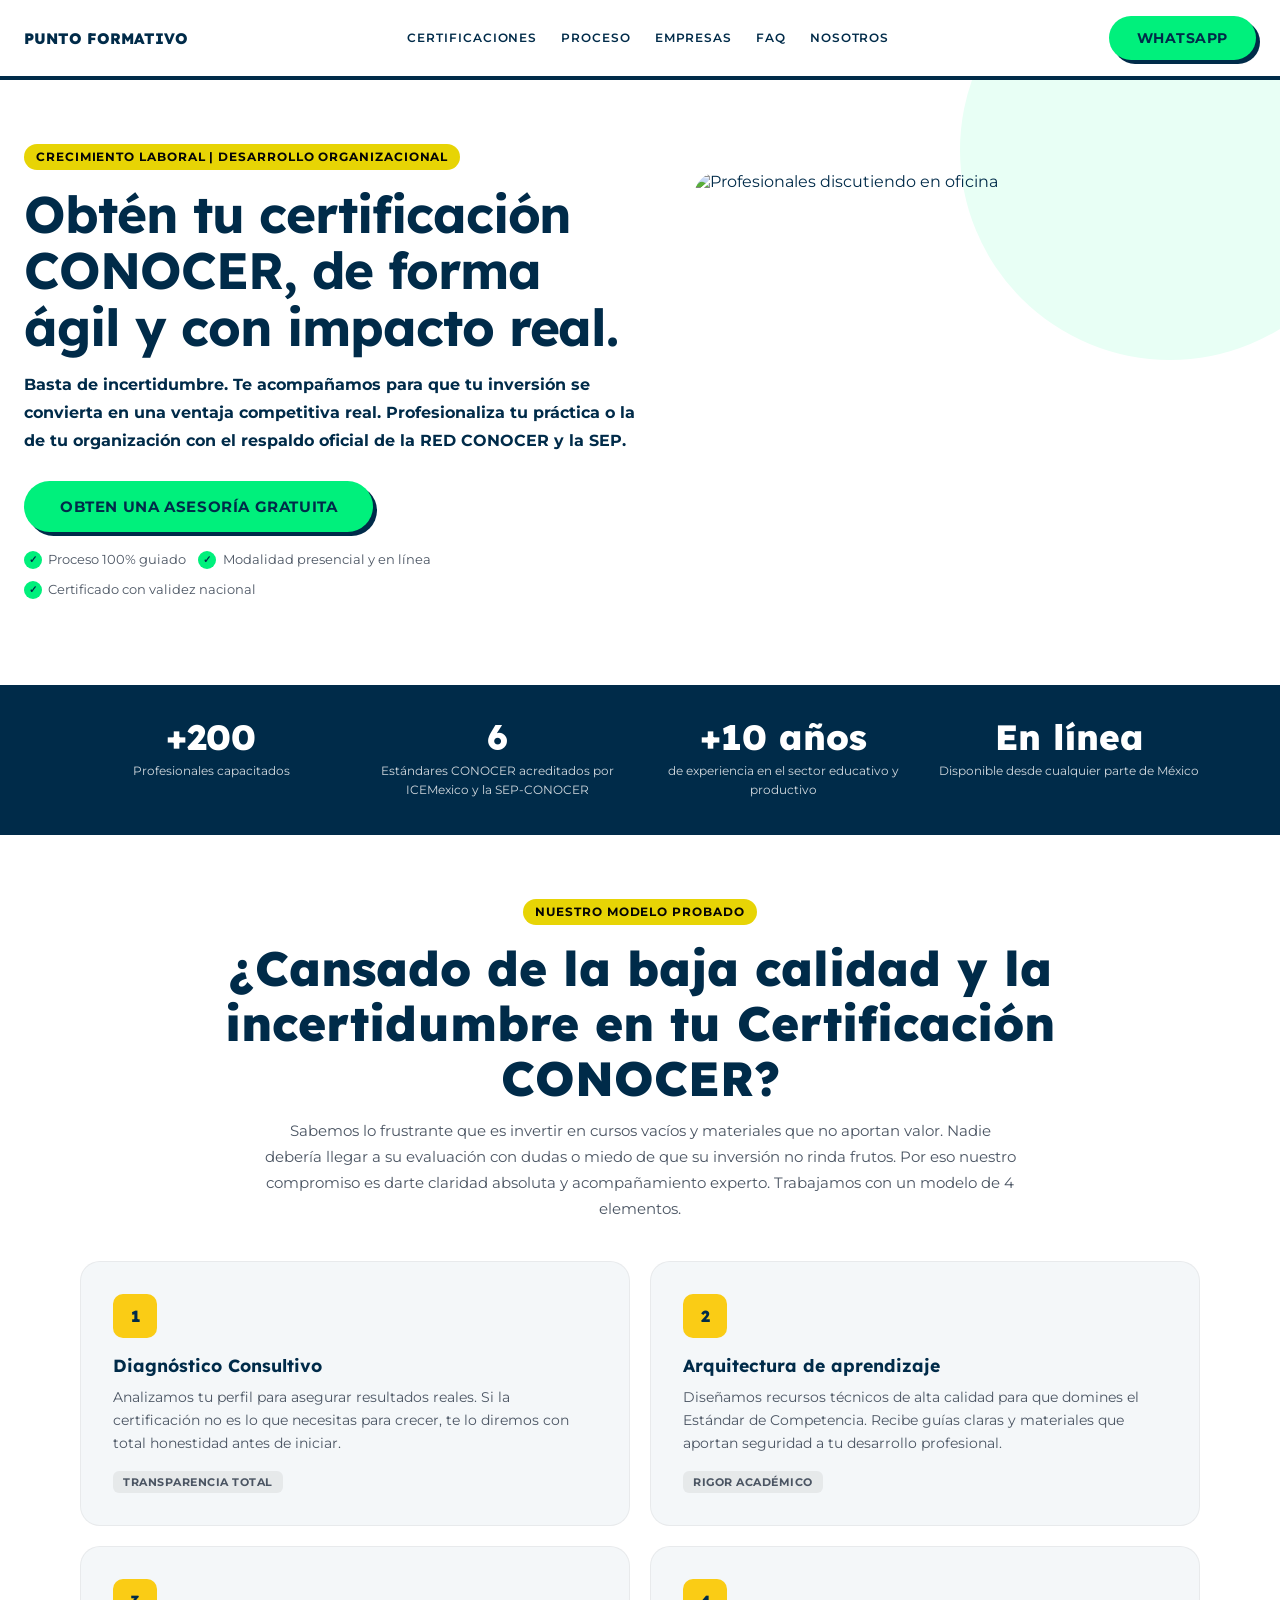
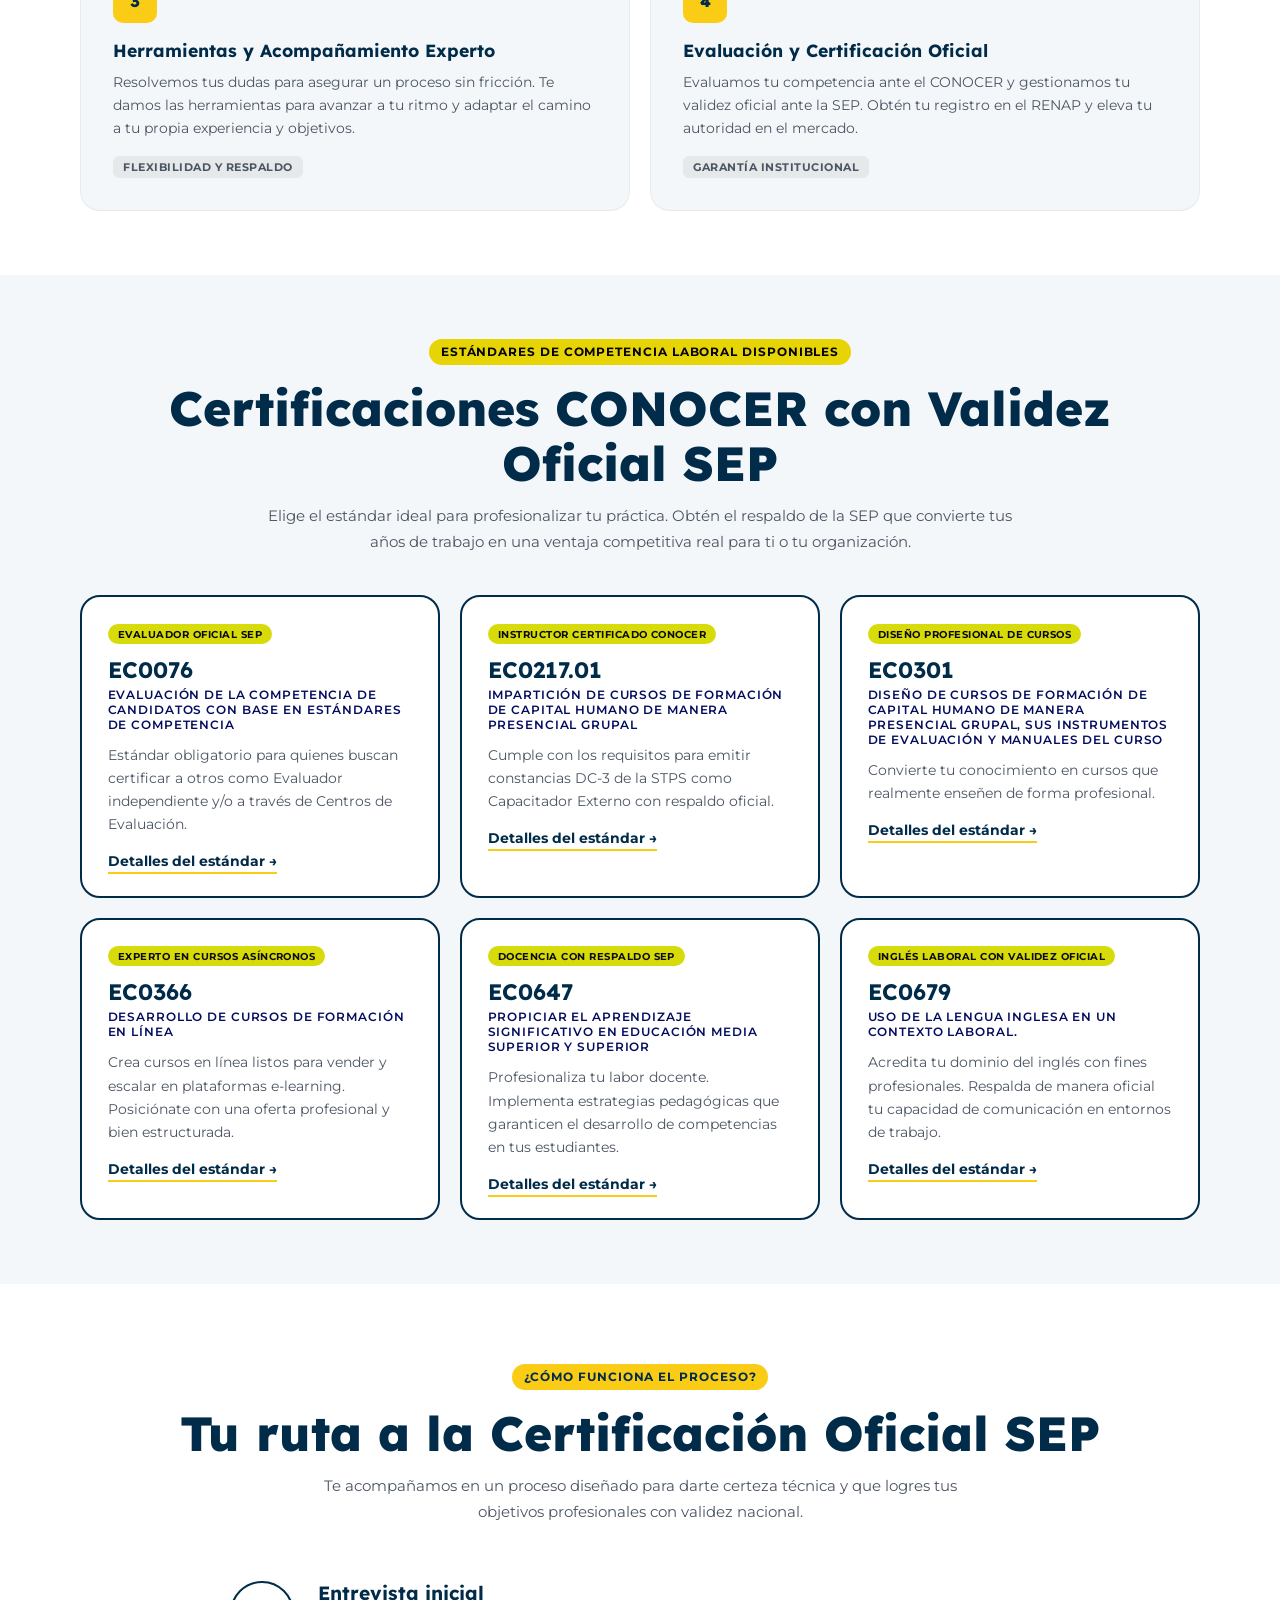
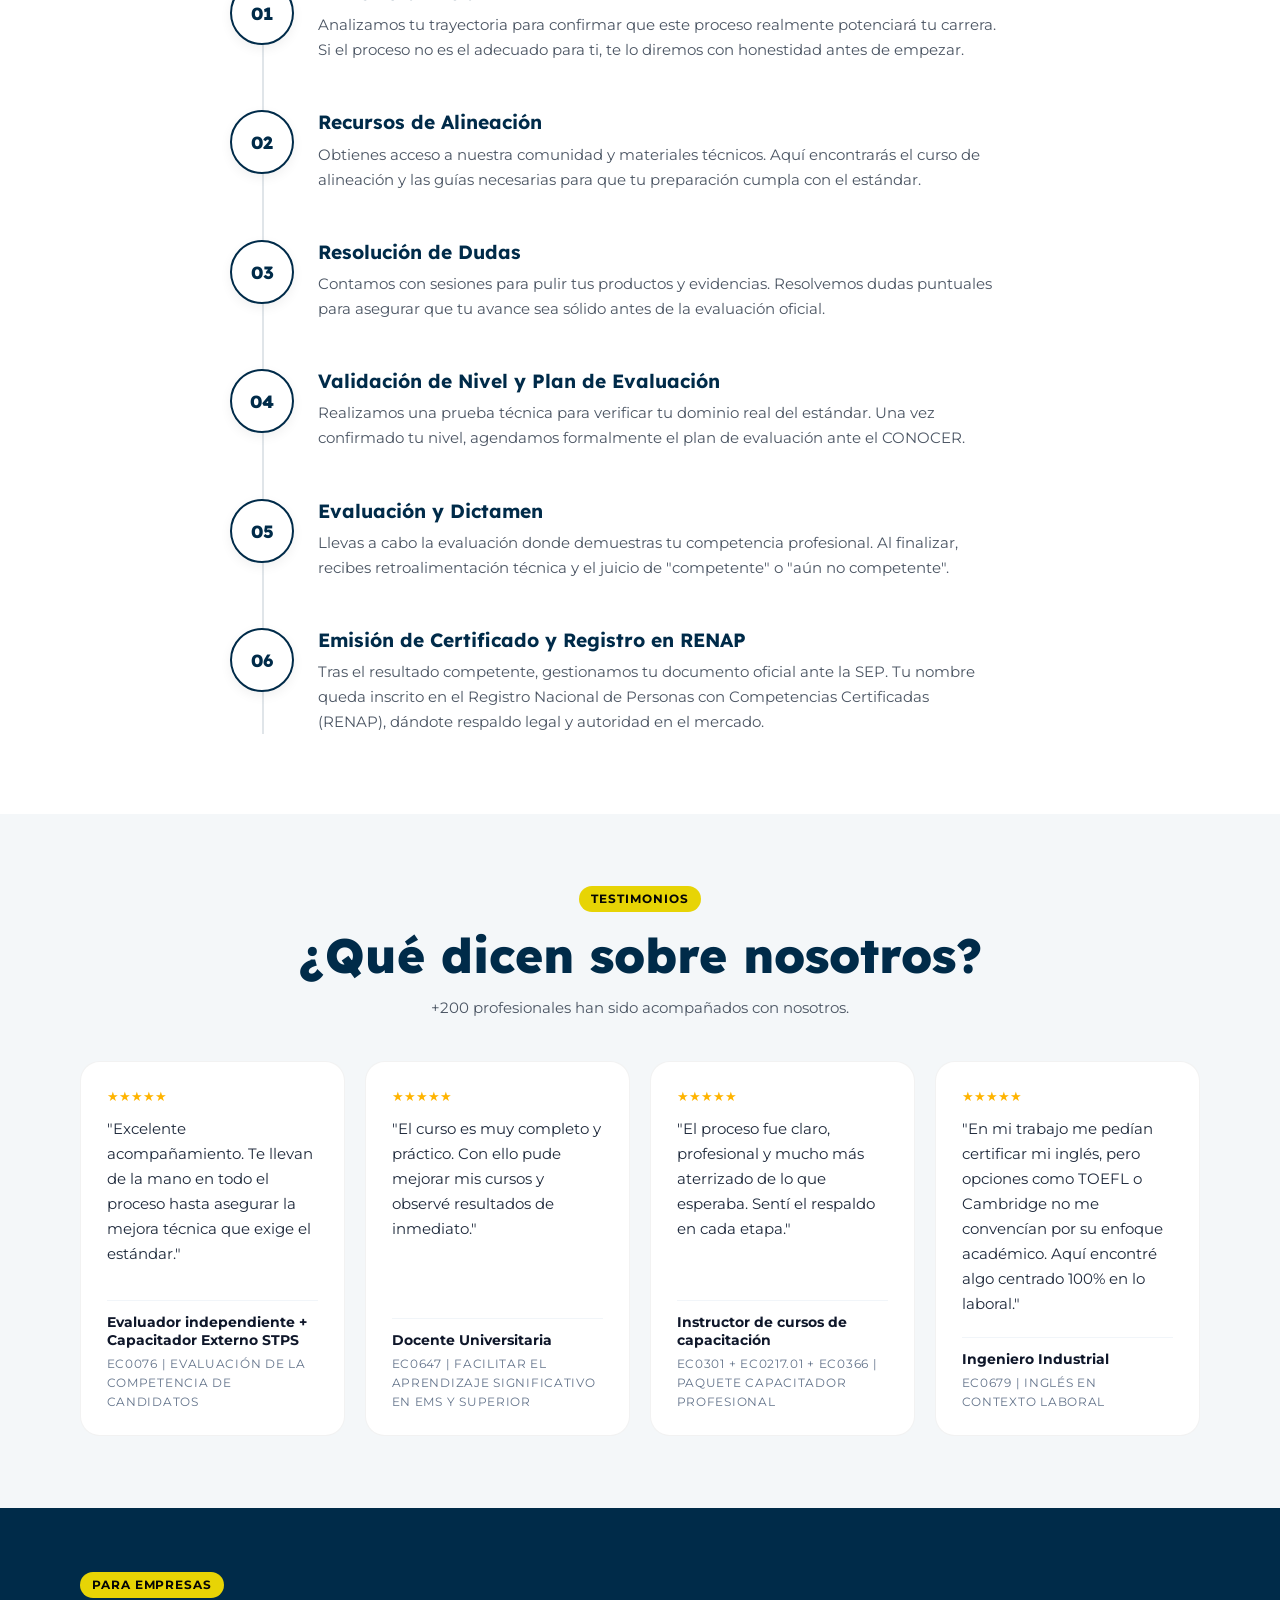
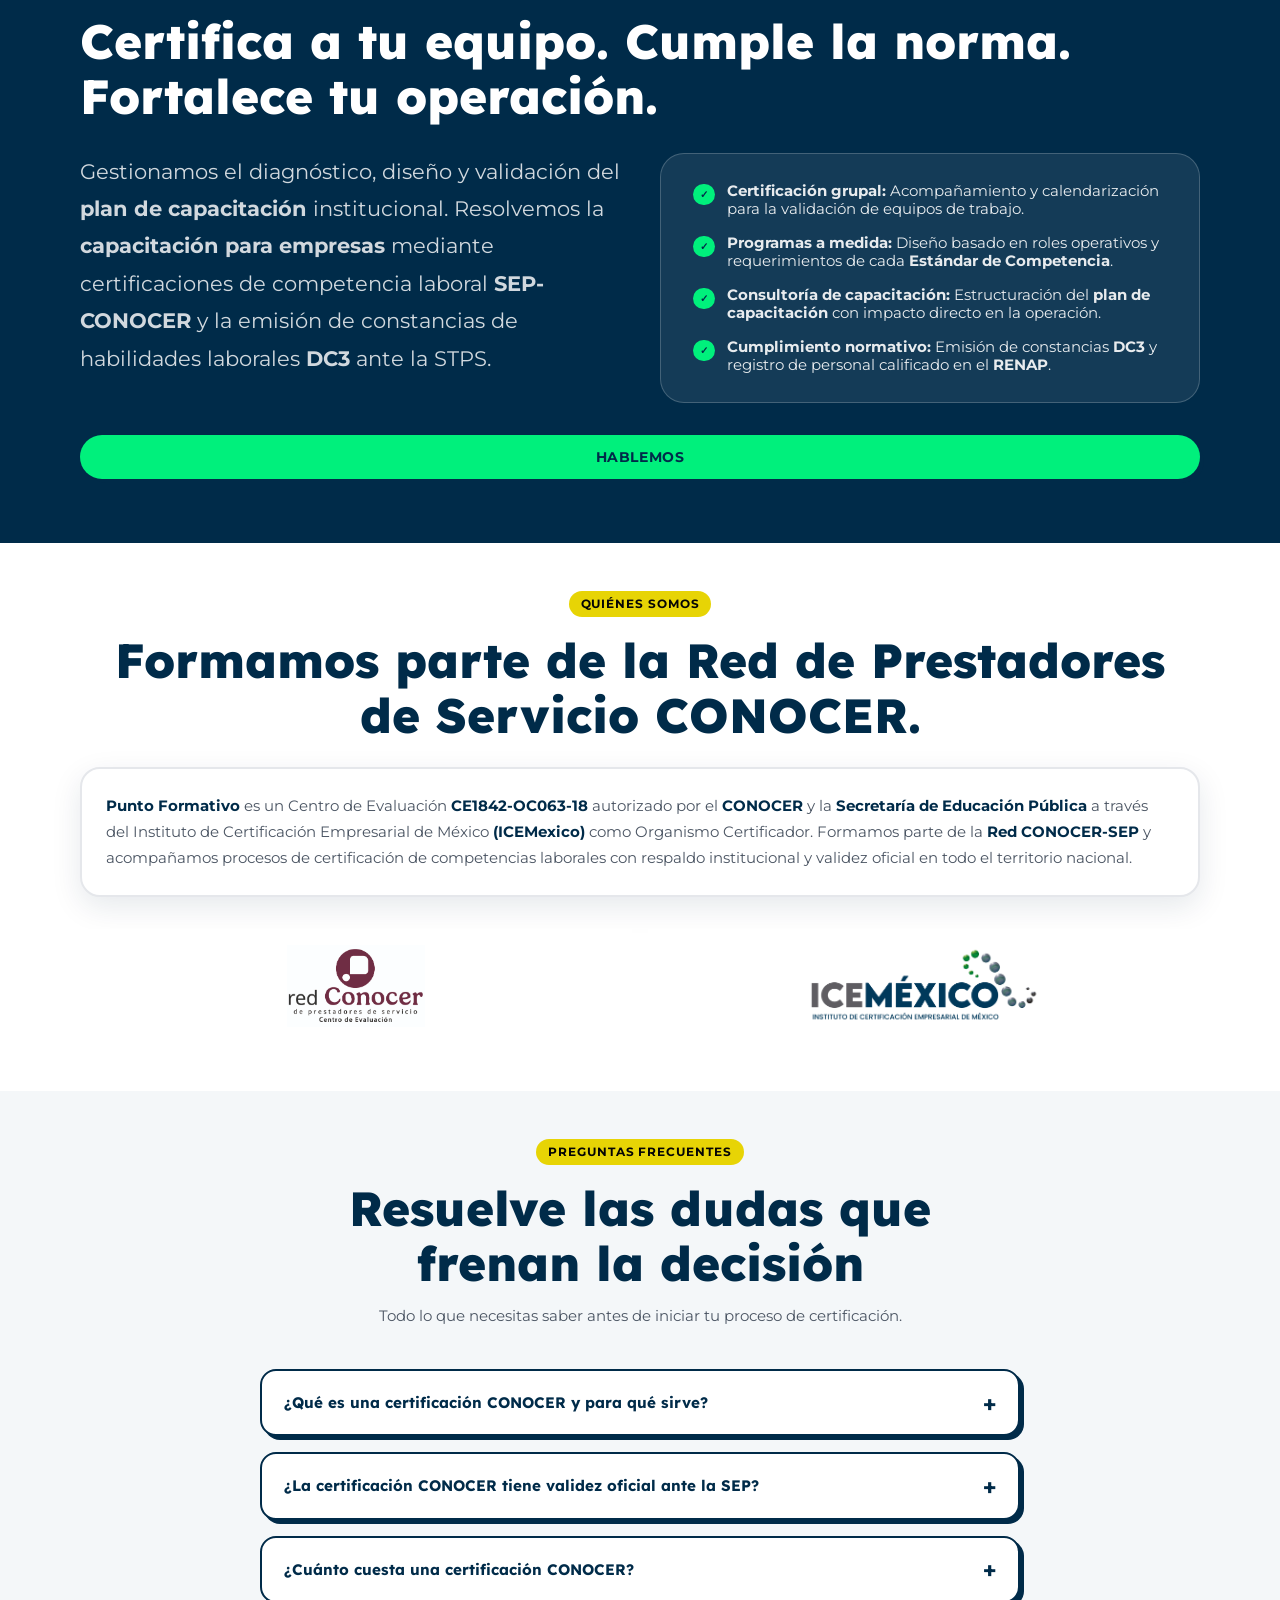
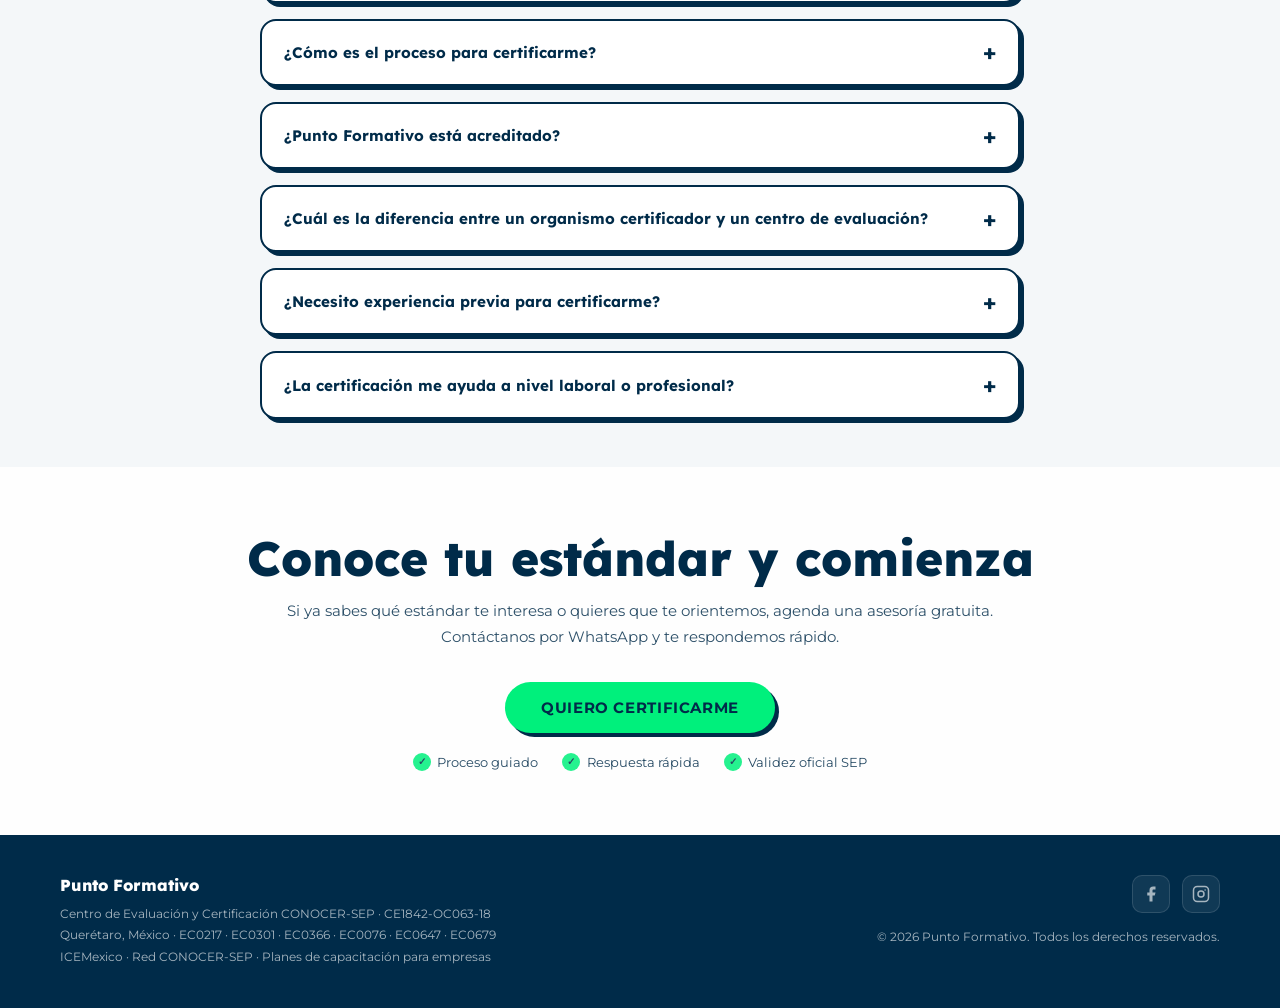
==== commit 8965a75a: "menu + faqs updated" ====
--- a/index.html
+++ b/index.html
@@ -811,9 +811,10 @@
     </button>
 
     <ul class="nav-links" id="navMenu">
-      <li><a href="#certificaciones">Certificaciones CONOCER</a></li>
-      <li><a href="#empresas">Para empresas</a></li>
-      <li><a href="#proceso">Proceso</a></li>
+      <li><a href="#certificaciones">Certificaciones</a></li>
+      <li><a href="#ruta-profesional">Proceso</a></li>
+      <li><a href="#empresas">Empresas</a></li>
+      <li><a href="#faq">FAQ</a></li>
       <li><a href="#nosotros">Nosotros</a></li>
     </ul>
 
@@ -1155,45 +1156,80 @@
           <p class="section-desc" style="margin:0 auto;">Todo lo que necesitas saber antes de iniciar tu proceso de certificación.</p>
         </div>
 
-        <div class="faq-list">
-          <div class="faq-item">
-            <details>
-              <summary>¿Qué es una certificación CONOCER?<span class="faq-icon">+</span></summary>
-              <div class="faq-body">
-                Es un proceso oficial para reconocer competencias laborales. Evalúa lo que ya sabes hacer y, al acreditar, obtienes un certificado con validez nacional ante la SEP.
-              </div>
-            </details>
-          </div>
-
-          <div class="faq-item">
-            <details>
-              <summary>¿Necesito tomar un curso largo antes de certificarme?<span class="faq-icon">+</span></summary>
-              <div class="faq-body">
-                No necesariamente. El enfoque parte de reconocer competencias ya desarrolladas. En Punto Formativo te orientamos sobre el estándar, evidencias y nivel de preparación requerido.
-              </div>
-            </details>
-          </div>
-
-          <div class="faq-item">
-            <details>
-              <summary>¿Cuánto cuesta una certificación CONOCER?<span class="faq-icon">+</span></summary>
-              <div class="faq-body">
-                Depende del estándar, modalidad y ruta que necesites. Por eso conviene tener una asesoría inicial gratuita para conocer el costo exacto según tu perfil y objetivos.
-              </div>
-            </details>
-          </div>
-
-          <div class="faq-item">
-            <details>
-              <summary>¿Puedo hacer el proceso en línea?<span class="faq-icon">+</span></summary>
-              <div class="faq-body">
-                Sí, según el estándar y las condiciones del proceso. Manejamos modalidad presencial y en línea con acompañamiento en cada etapa.
-              </div>
-            </details>
-          </div>
-        </div>
-      </div>
-    </div>
+  <div class="faq-list">
+  <div class="faq-item">
+    <details>
+      <summary>¿Qué es una certificación CONOCER y para qué sirve?<span class="faq-icon">+</span></summary>
+      <div class="faq-body">
+        Una <strong>certificación CONOCER</strong> es una forma oficial de respaldar lo que ya sabes hacer en tu campo laboral. Sirve para convertir tu <strong>experiencia, conocimientos y desempeño</strong> en un reconocimiento formal que puede fortalecer tu perfil profesional, darte más credibilidad y ayudarte a diferenciarte ante empleadores, instituciones o clientes. En Punto Formativo te acompañamos para que ese proceso sea <strong>claro, aterrizado y alineado a tu perfil</strong>.
+      </div>
+    </details>
+  </div>
+
+  <div class="faq-item">
+    <details>
+      <summary>¿La certificación CONOCER tiene validez oficial ante la SEP?<span class="faq-icon">+</span></summary>
+      <div class="faq-body">
+        Sí. La certificación se desarrolla dentro del <strong>sistema CONOCER</strong>, que forma parte del marco institucional de reconocimiento de competencias en México. Eso la vuelve especialmente valiosa para quienes buscan algo más sólido que una constancia simple y quieren un respaldo con <strong>validez oficial ante la SEP</strong>, mayor seriedad profesional y más confianza al momento de presentar su perfil.
+      </div>
+    </details>
+  </div>
+
+  <div class="faq-item">
+    <details>
+      <summary>¿Cuánto cuesta una certificación CONOCER?<span class="faq-icon">+</span></summary>
+      <div class="faq-body">
+        El costo puede variar según el <strong>estándar de competencia</strong>, el tipo de proceso y el nivel de acompañamiento que necesites. Lo importante es que, antes de decidir, tengas claridad sobre <strong>qué incluye el proceso</strong>, qué requisitos aplican y cuál es la mejor ruta para tu caso. En Punto Formativo te orientamos para que puedas evaluar tu inversión con <strong>más certeza y menos fricción</strong>.
+      </div>
+    </details>
+  </div>
+
+  <div class="faq-item">
+    <details>
+      <summary>¿Cómo es el proceso para certificarme?<span class="faq-icon">+</span></summary>
+      <div class="faq-body">
+        El proceso normalmente incluye una etapa de <strong>diagnóstico</strong>, alineación al estándar, integración de evidencias, evaluación y seguimiento. La diferencia no está solo en cumplir esos pasos, sino en hacerlo con una guía que te ayude a entender <strong>qué sigue, qué debes preparar y cómo avanzar</strong> con más seguridad. Por eso en Punto Formativo priorizamos un acompañamiento <strong>claro y personalizado</strong> desde el inicio.
+      </div>
+    </details>
+  </div>
+
+  <div class="faq-item">
+    <details>
+      <summary>¿Punto Formativo está acreditado?<span class="faq-icon">+</span></summary>
+      <div class="faq-body">
+        Sí. Punto Formativo opera como <strong>Centro de Evaluación acreditado por ICEMexico</strong> y dentro del ecosistema de la <strong>Red CONOCER-SEP</strong>. Esto no solo aporta respaldo institucional, también transmite confianza a quienes buscan una opción seria para certificarse con <strong>acompañamiento profesional y cercano</strong>.
+      </div>
+    </details>
+  </div>
+
+  <div class="faq-item">
+    <details>
+      <summary>¿Cuál es la diferencia entre un organismo certificador y un centro de evaluación?<span class="faq-icon">+</span></summary>
+      <div class="faq-body">
+        El <strong>organismo certificador</strong> forma parte de la estructura que respalda formalmente el proceso, mientras que el <strong>centro de evaluación</strong> es quien trabaja directamente con la persona candidata. Dicho de forma simple, uno sostiene el marco institucional y el otro acompaña el proceso en la práctica. Esa diferencia importa porque muchas personas no solo necesitan una certificación, sino una <strong>guía clara para recorrer bien cada etapa</strong>.
+      </div>
+    </details>
+  </div>
+
+  <div class="faq-item">
+    <details>
+      <summary>¿Necesito experiencia previa para certificarme?<span class="faq-icon">+</span></summary>
+      <div class="faq-body">
+        Depende del estándar, pero en muchos casos la certificación está pensada para personas que ya tienen <strong>experiencia, conocimientos o desempeño</strong> en una función concreta y quieren respaldarlo formalmente. Más que empezar desde cero, se trata de <strong>demostrar con evidencia lo que ya sabes hacer</strong>. Por eso suele ser una opción muy atractiva para instructores, docentes, capacitadores, evaluadores y profesionales que quieren <strong>fortalecer su perfil</strong>.
+      </div>
+    </details>
+  </div>
+
+  <div class="faq-item">
+    <details>
+      <summary>¿La certificación me ayuda a nivel laboral o profesional?<span class="faq-icon">+</span></summary>
+      <div class="faq-body">
+        Sí. Puede ayudarte a <strong>dar más peso a tu experiencia</strong>, reforzar tu perfil y proyectar una imagen más sólida ante empleadores, instituciones o clientes. En muchos casos, la diferencia entre tener experiencia y <strong>poder demostrarla formalmente</strong> cambia la percepción de valor. Una certificación bien alineada puede <strong>abrir oportunidades, mejorar tu posicionamiento y darte un respaldo más claro</strong> para crecer profesionalmente.
+      </div>
+    </details>
+  </div>
+</div>
+</div>
   </section>
 
   <section class="final-cta pf-fullwidth" id="contacto">
@@ -1208,9 +1244,9 @@
       </div>
 
       <div class="final-cta-meta">
-        <div>✓ Proceso guiado</div>
-        <div>✓ Respuesta rápida</div>
-        <div>✓ Validez oficial SEP</div>
+        <div class="hero-garantia"><div class="hero-garantia-icon">✓</div><span>Proceso guiado</span></div>
+        <div class="hero-garantia"><div class="hero-garantia-icon">✓</div><span>Respuesta rápida</span></div>
+        <div class="hero-garantia"><div class="hero-garantia-icon">✓</div><span>Validez oficial SEP</span></div>
       </div>
     </div>
   </section>
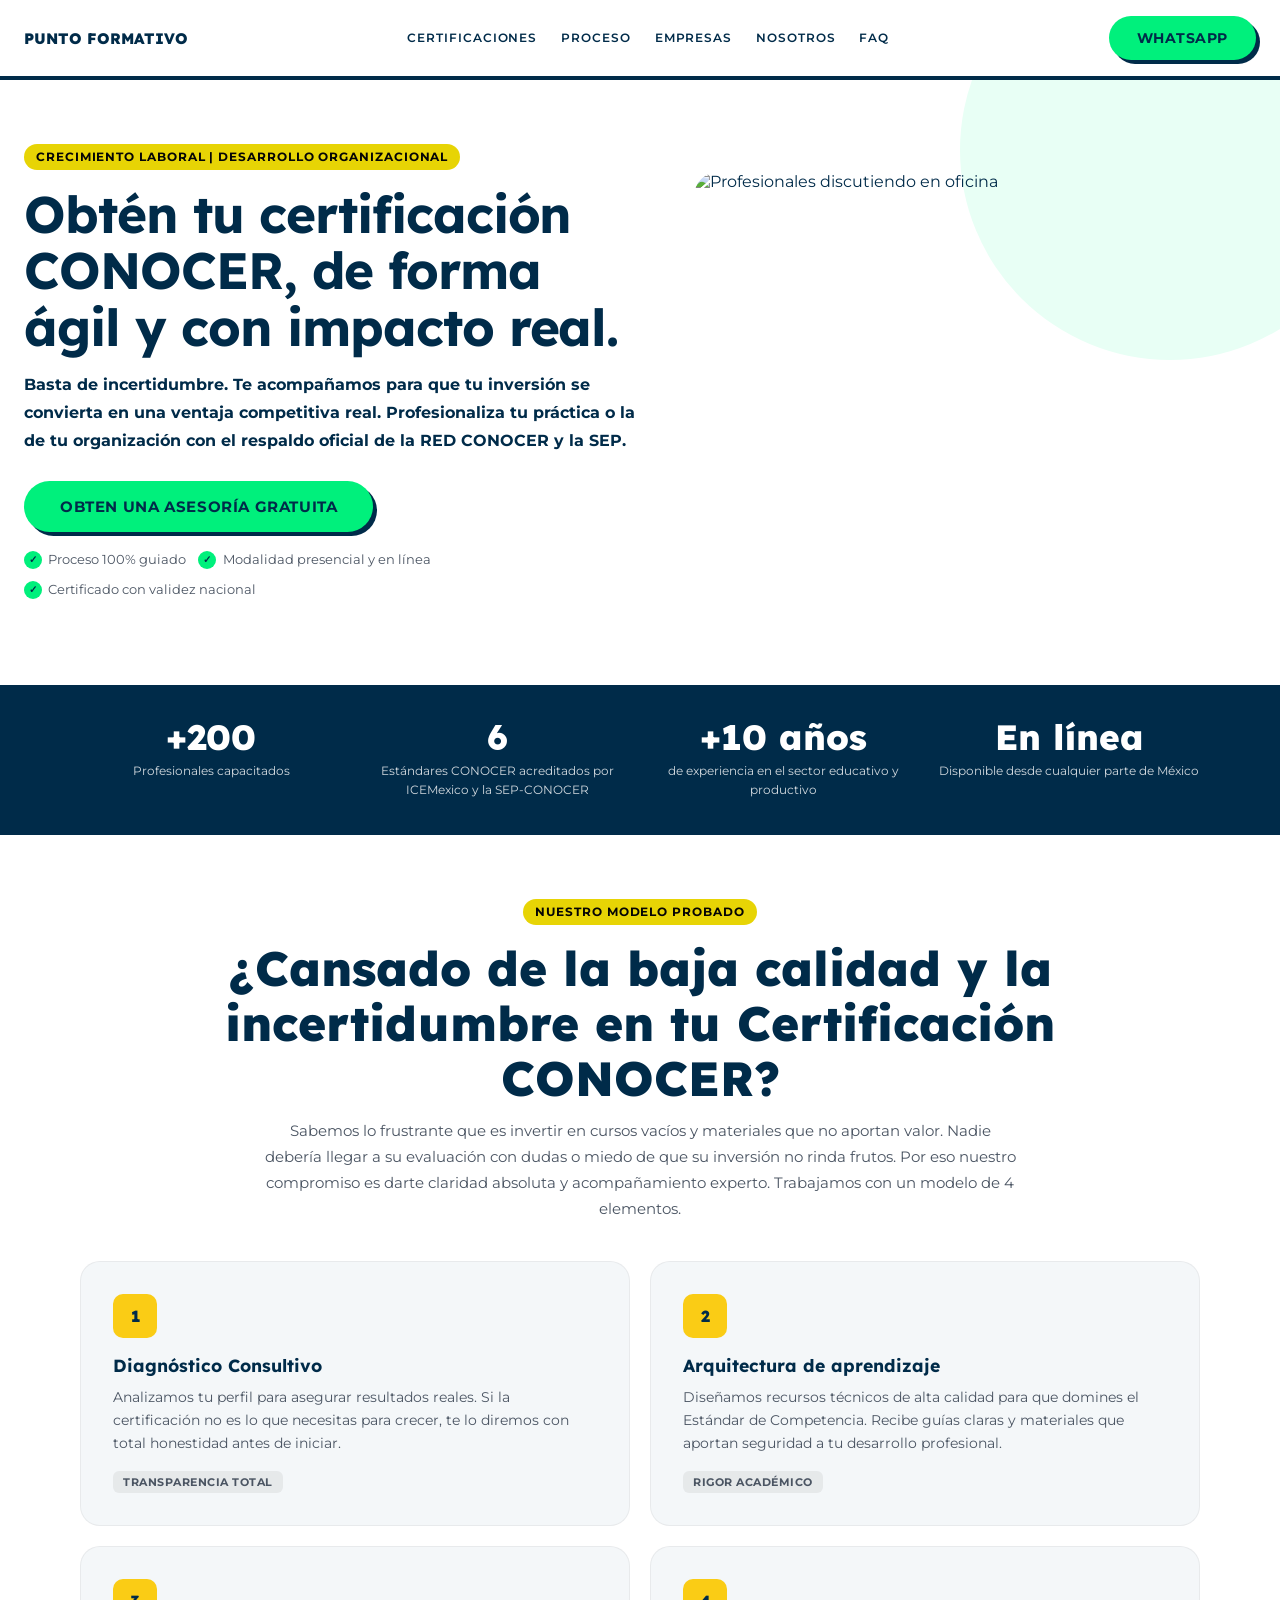
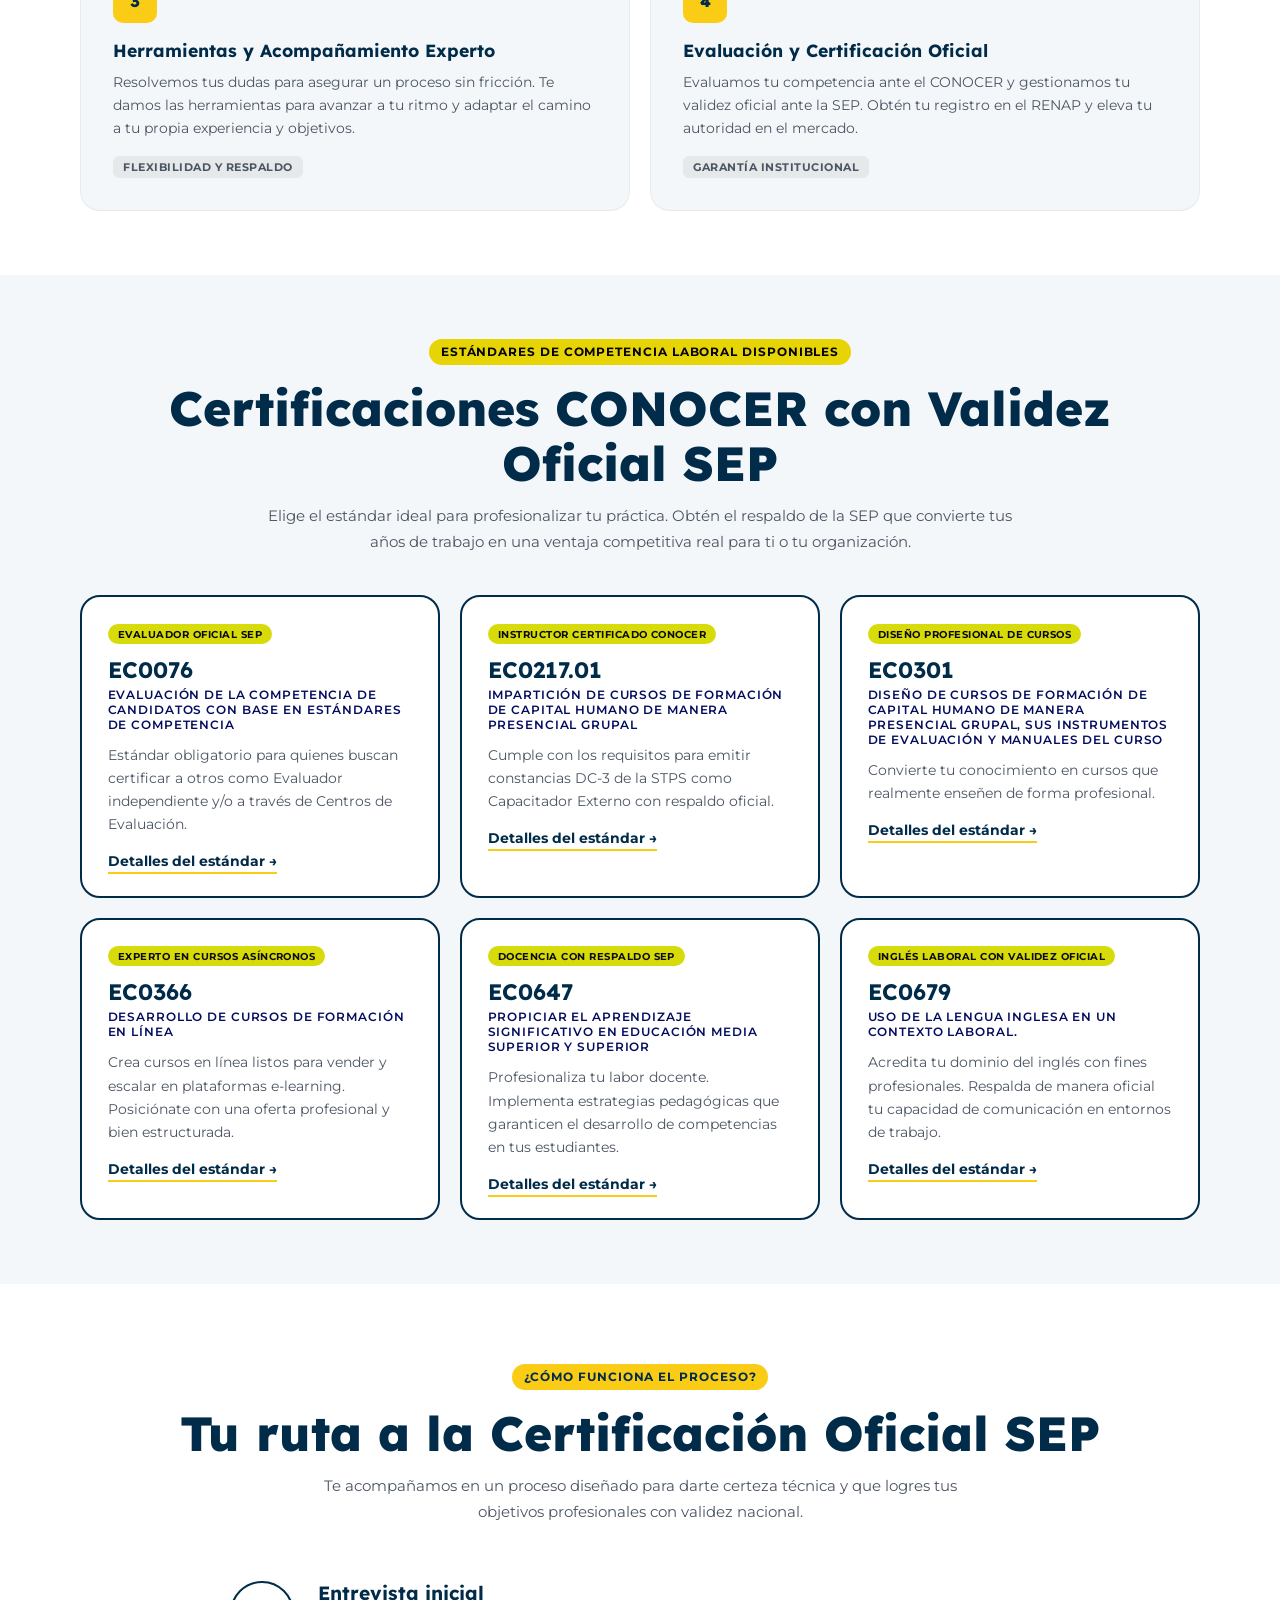
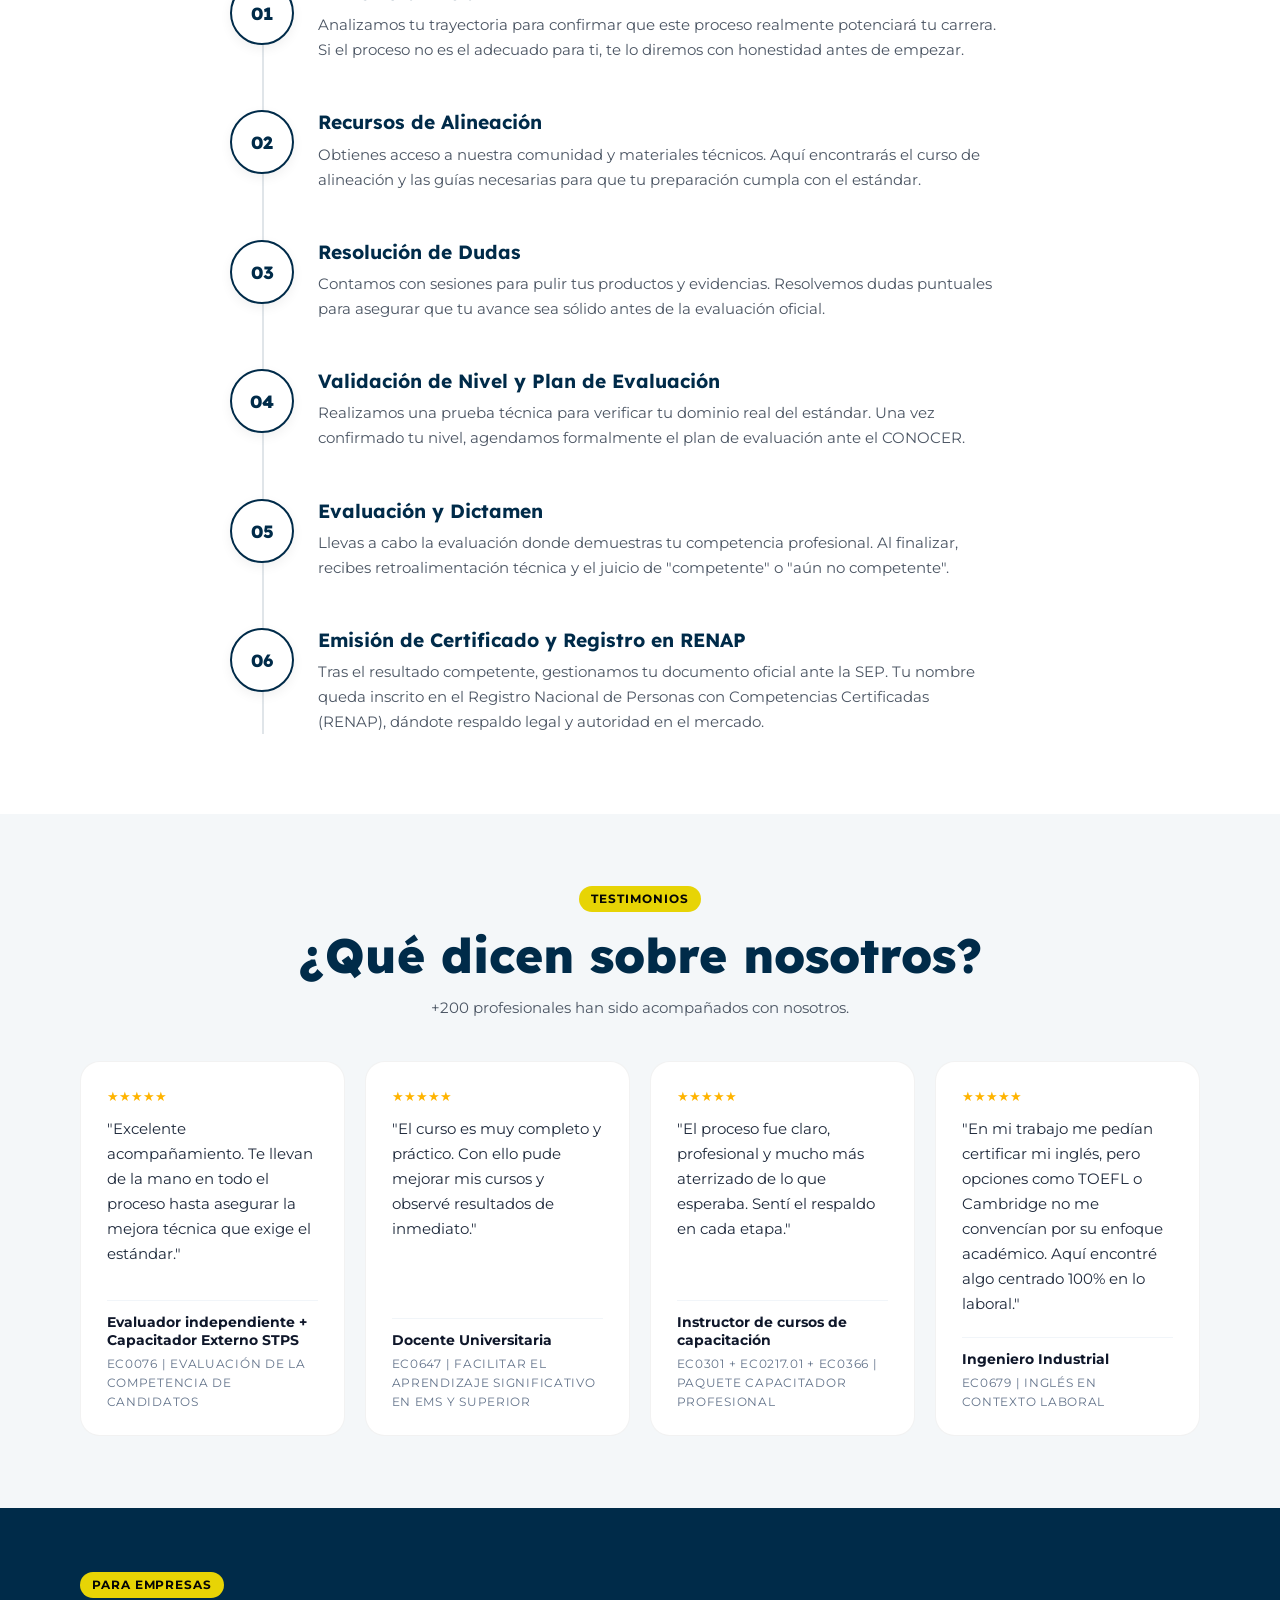
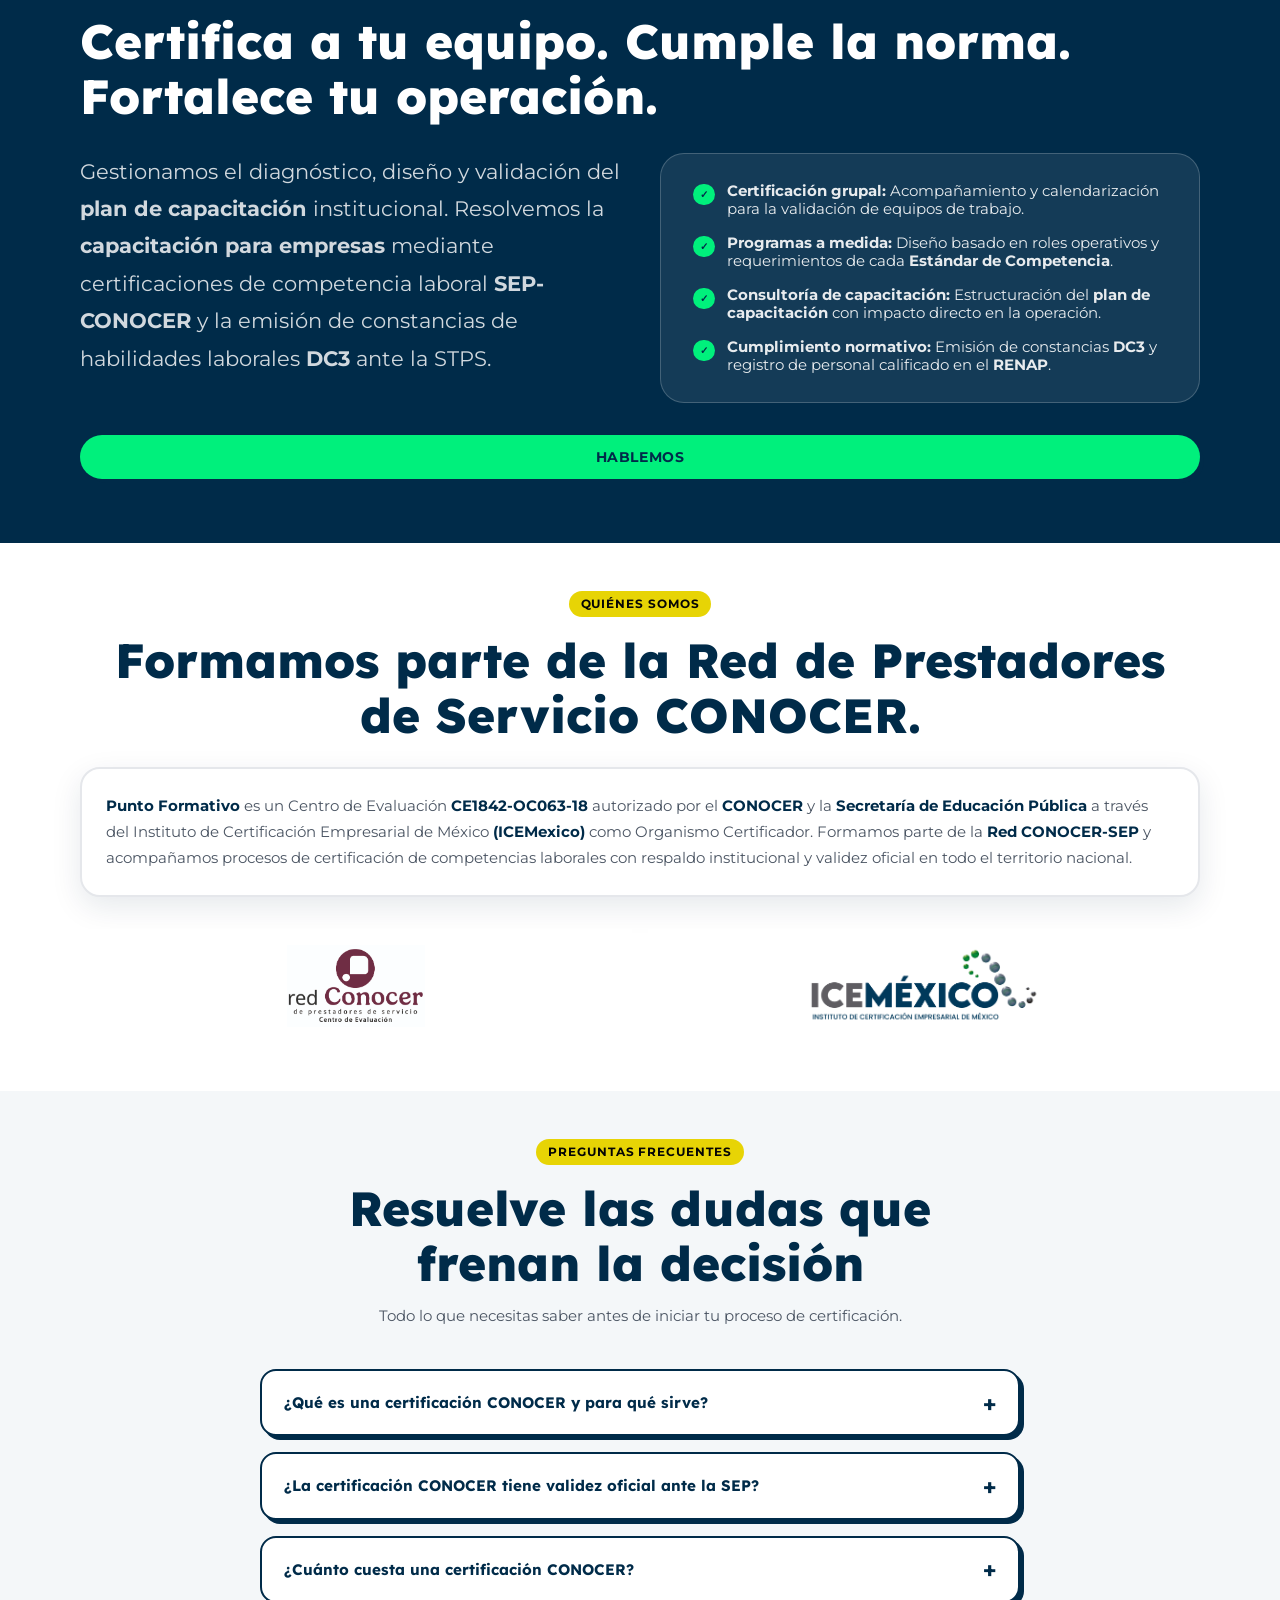
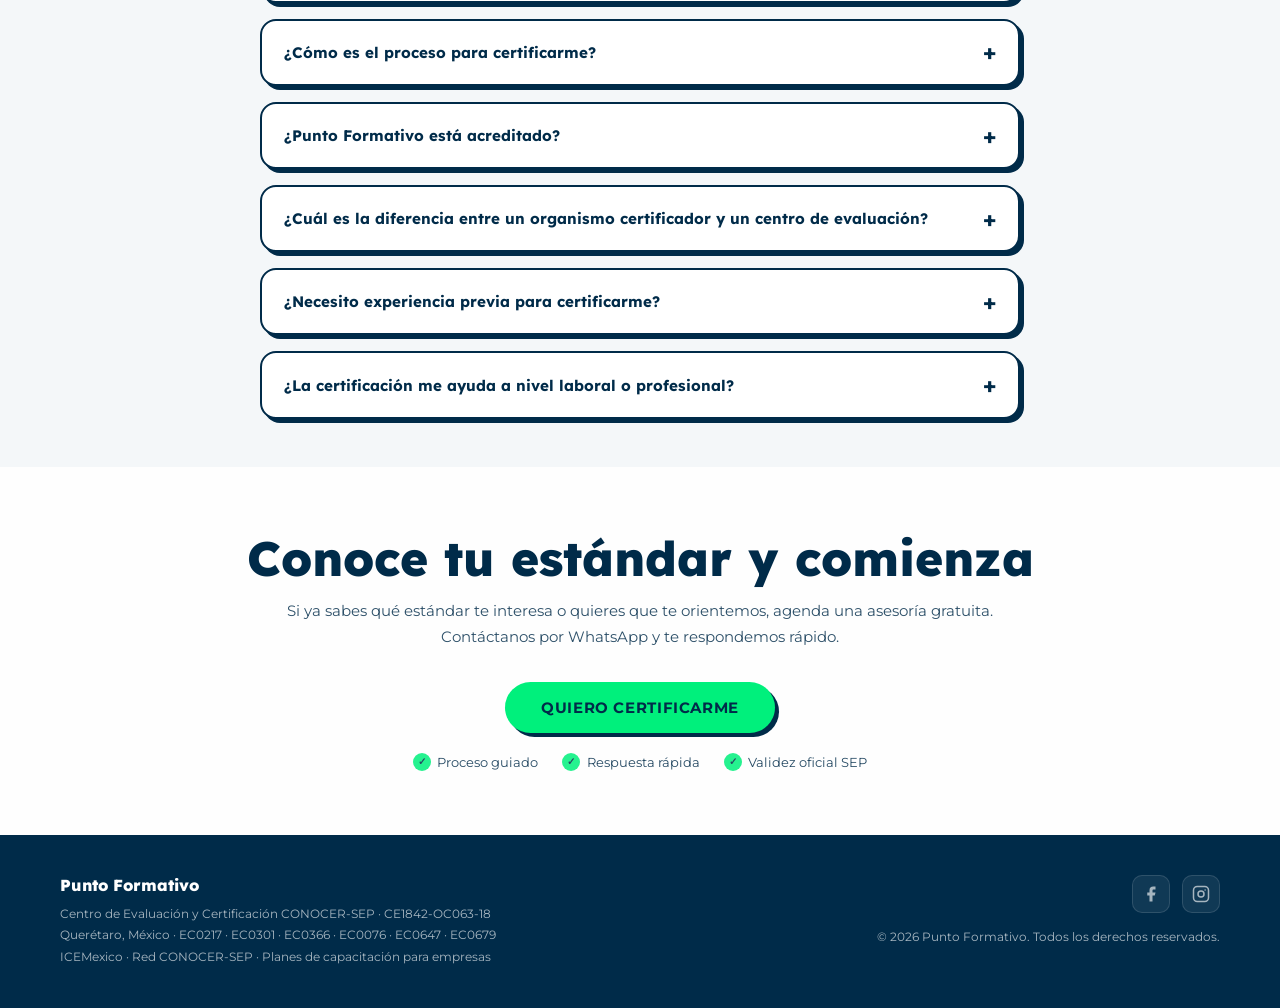
==== commit 40889496: "menu update" ====
--- a/index.html
+++ b/index.html
@@ -814,8 +814,9 @@
       <li><a href="#certificaciones">Certificaciones</a></li>
       <li><a href="#ruta-profesional">Proceso</a></li>
       <li><a href="#empresas">Empresas</a></li>
+      <li><a href="#nosotros">Nosotros</a></li>
       <li><a href="#faq">FAQ</a></li>
-      <li><a href="#nosotros">Nosotros</a></li>
+      
     </ul>
 
     <div class="nav-cta">
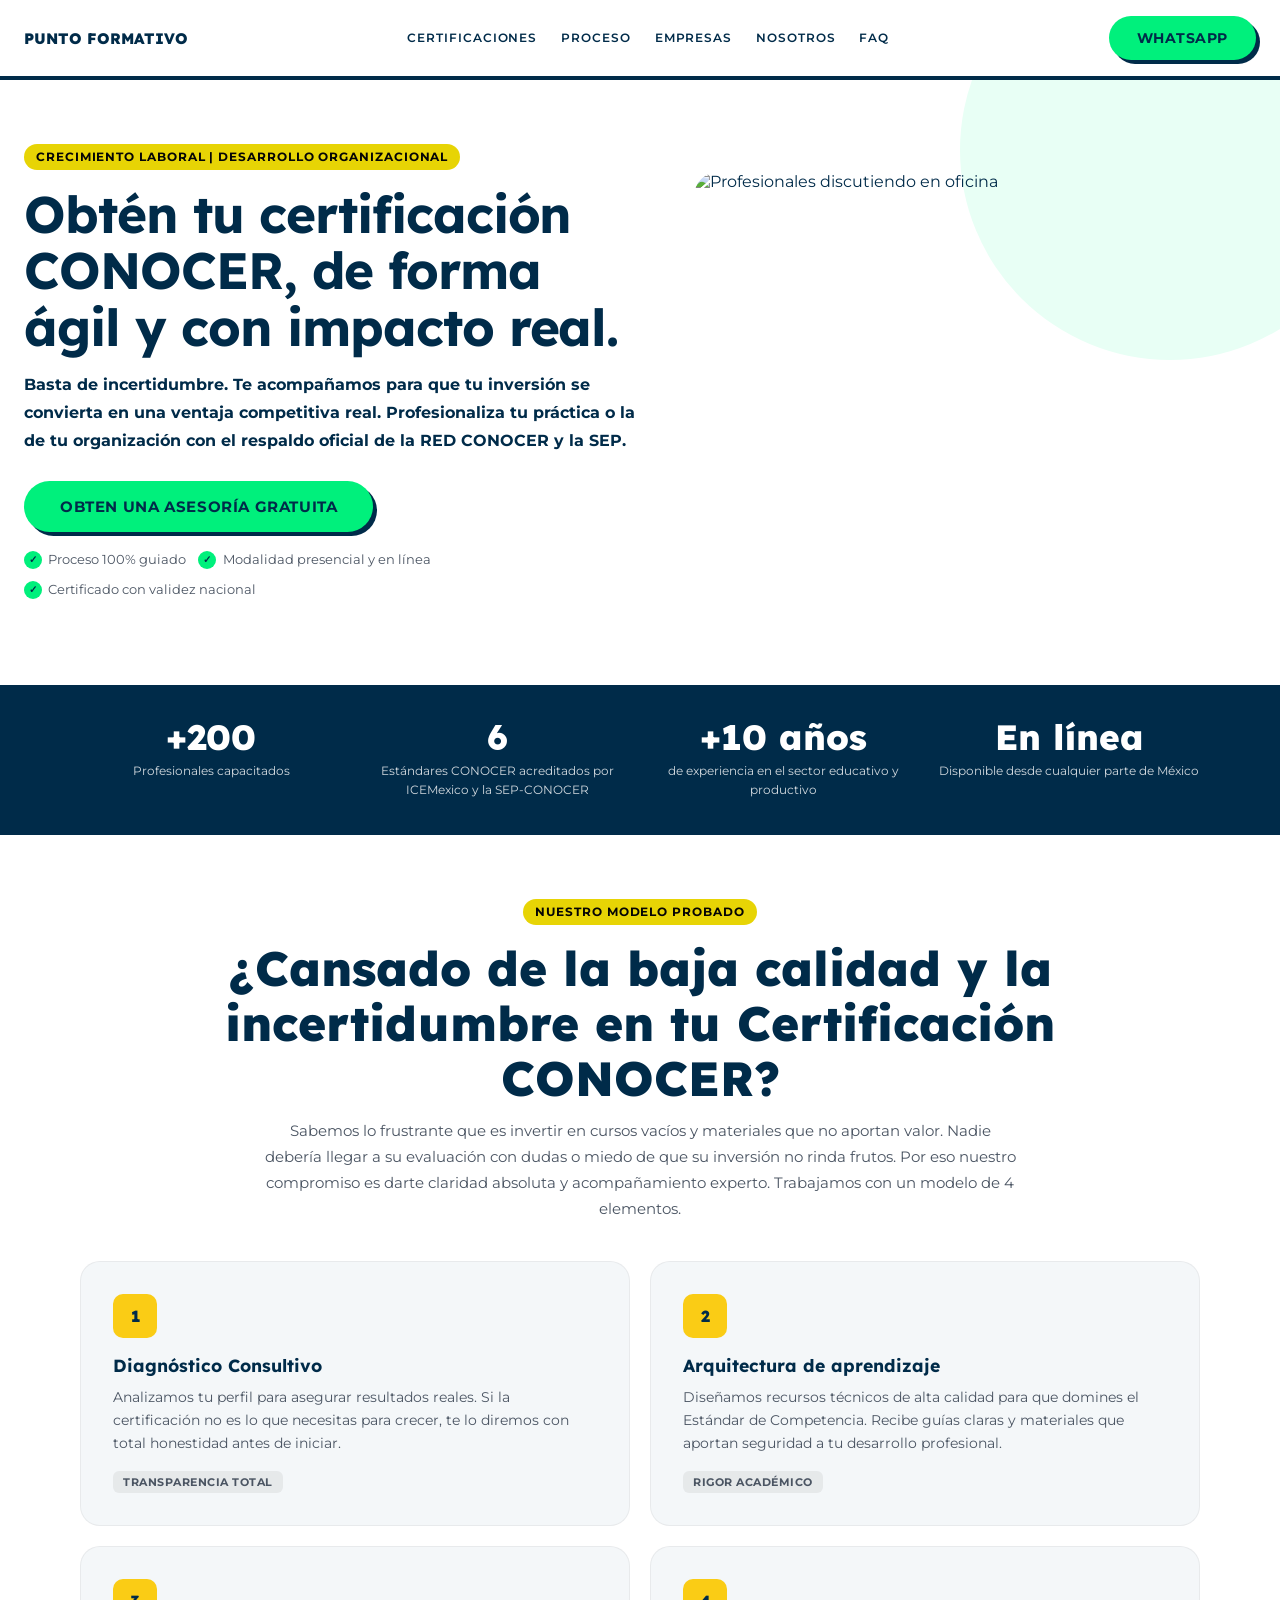
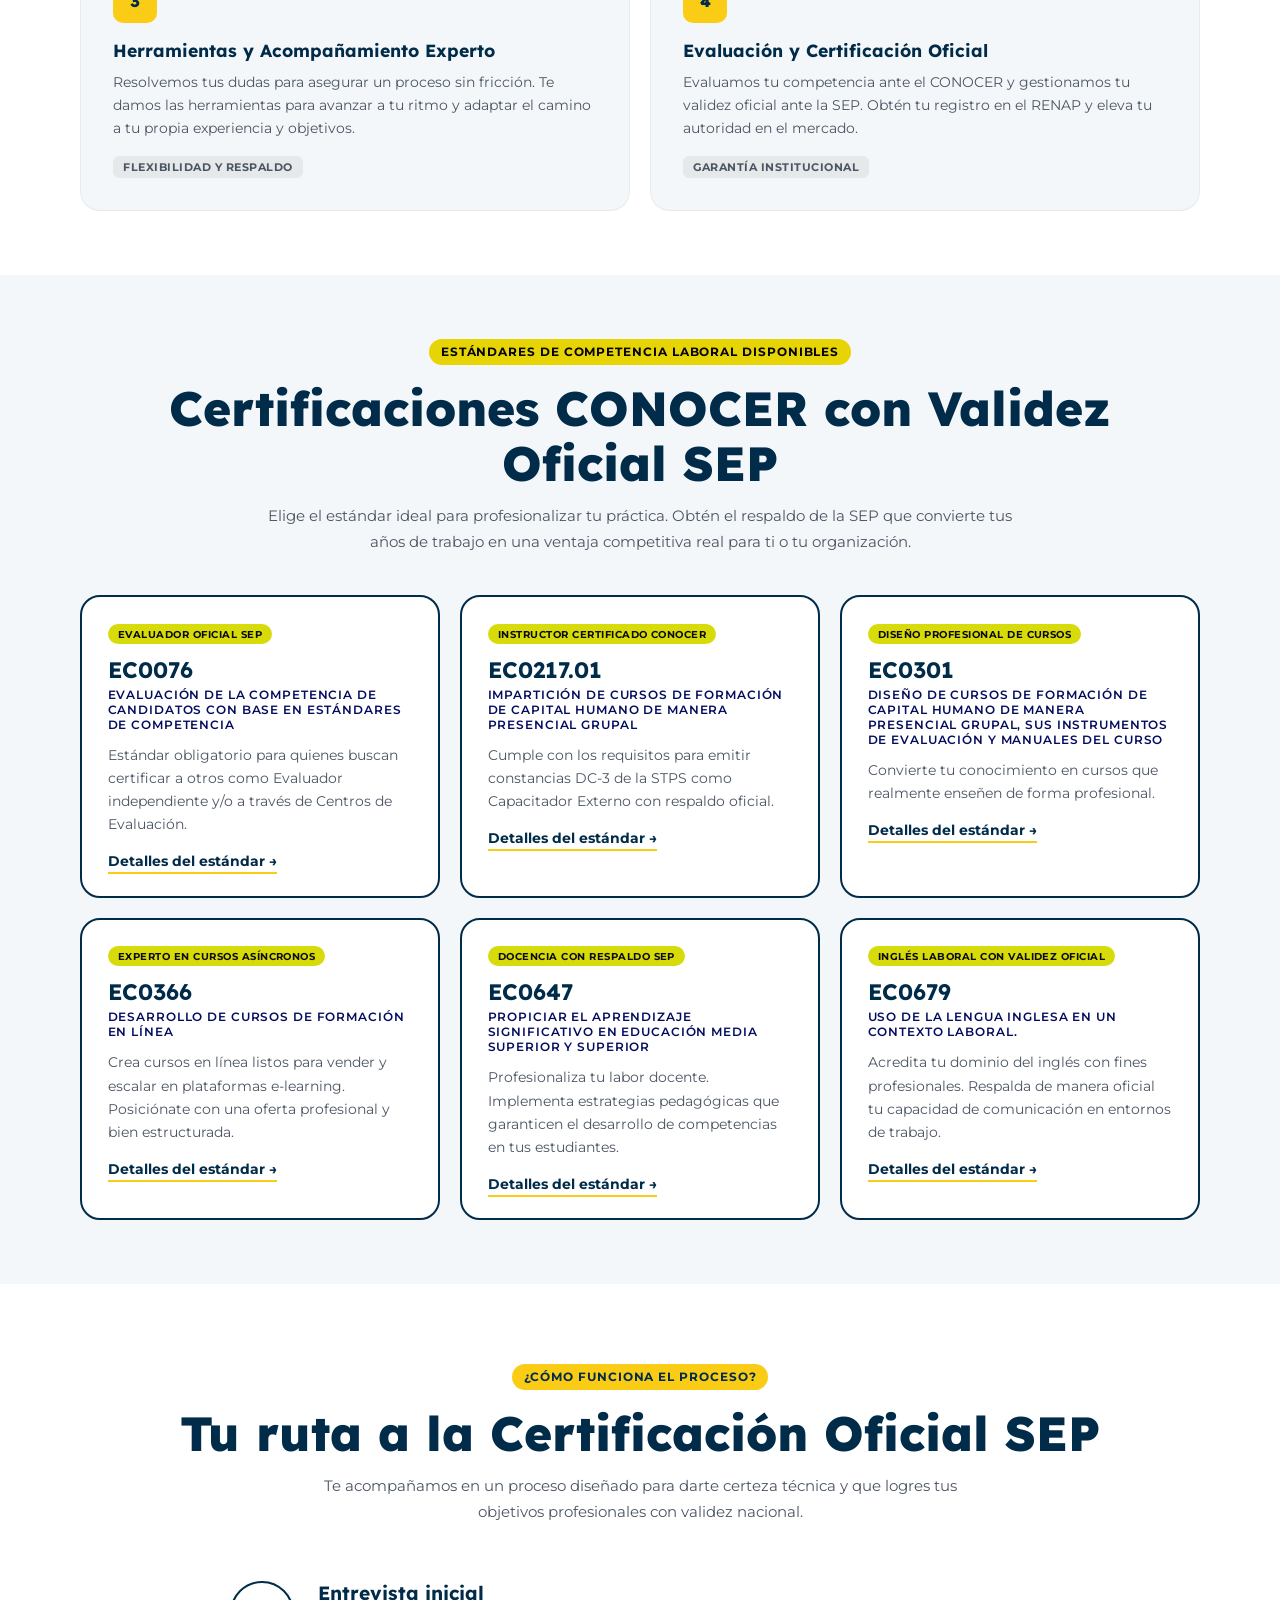
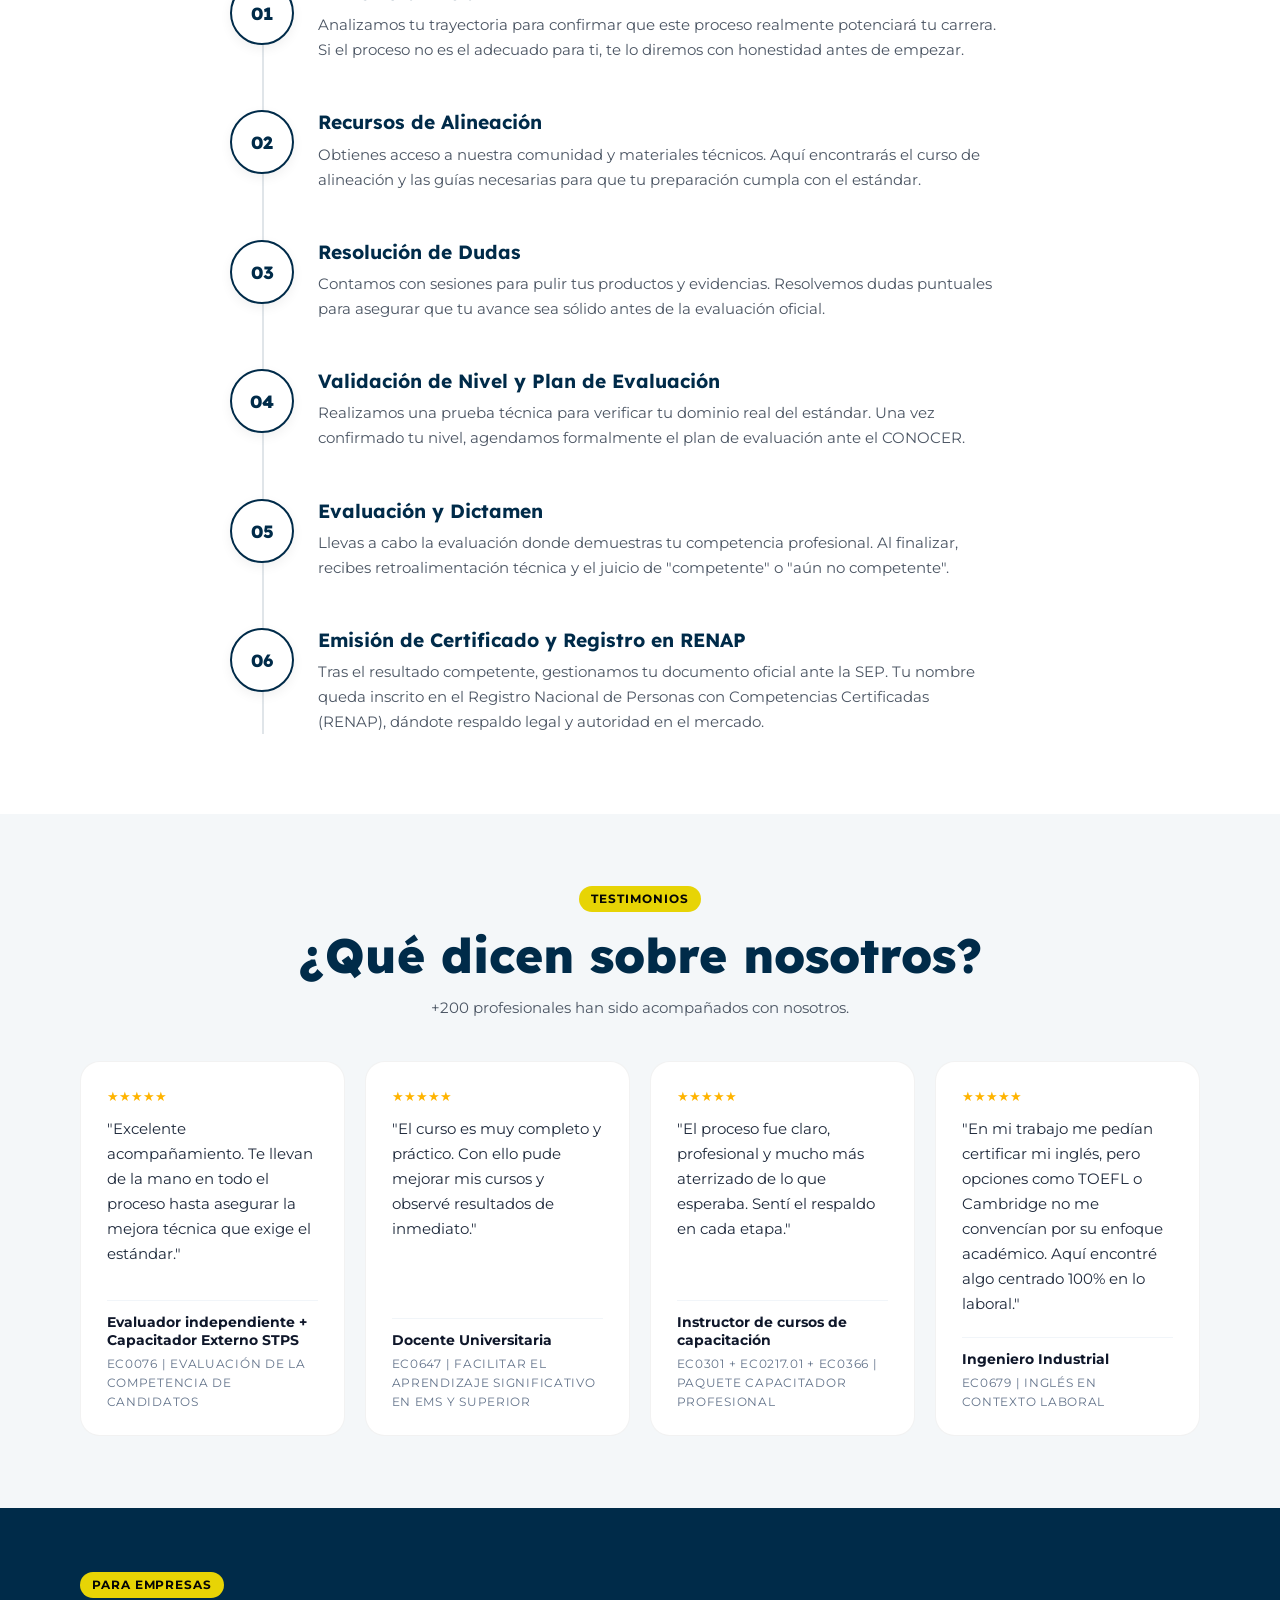
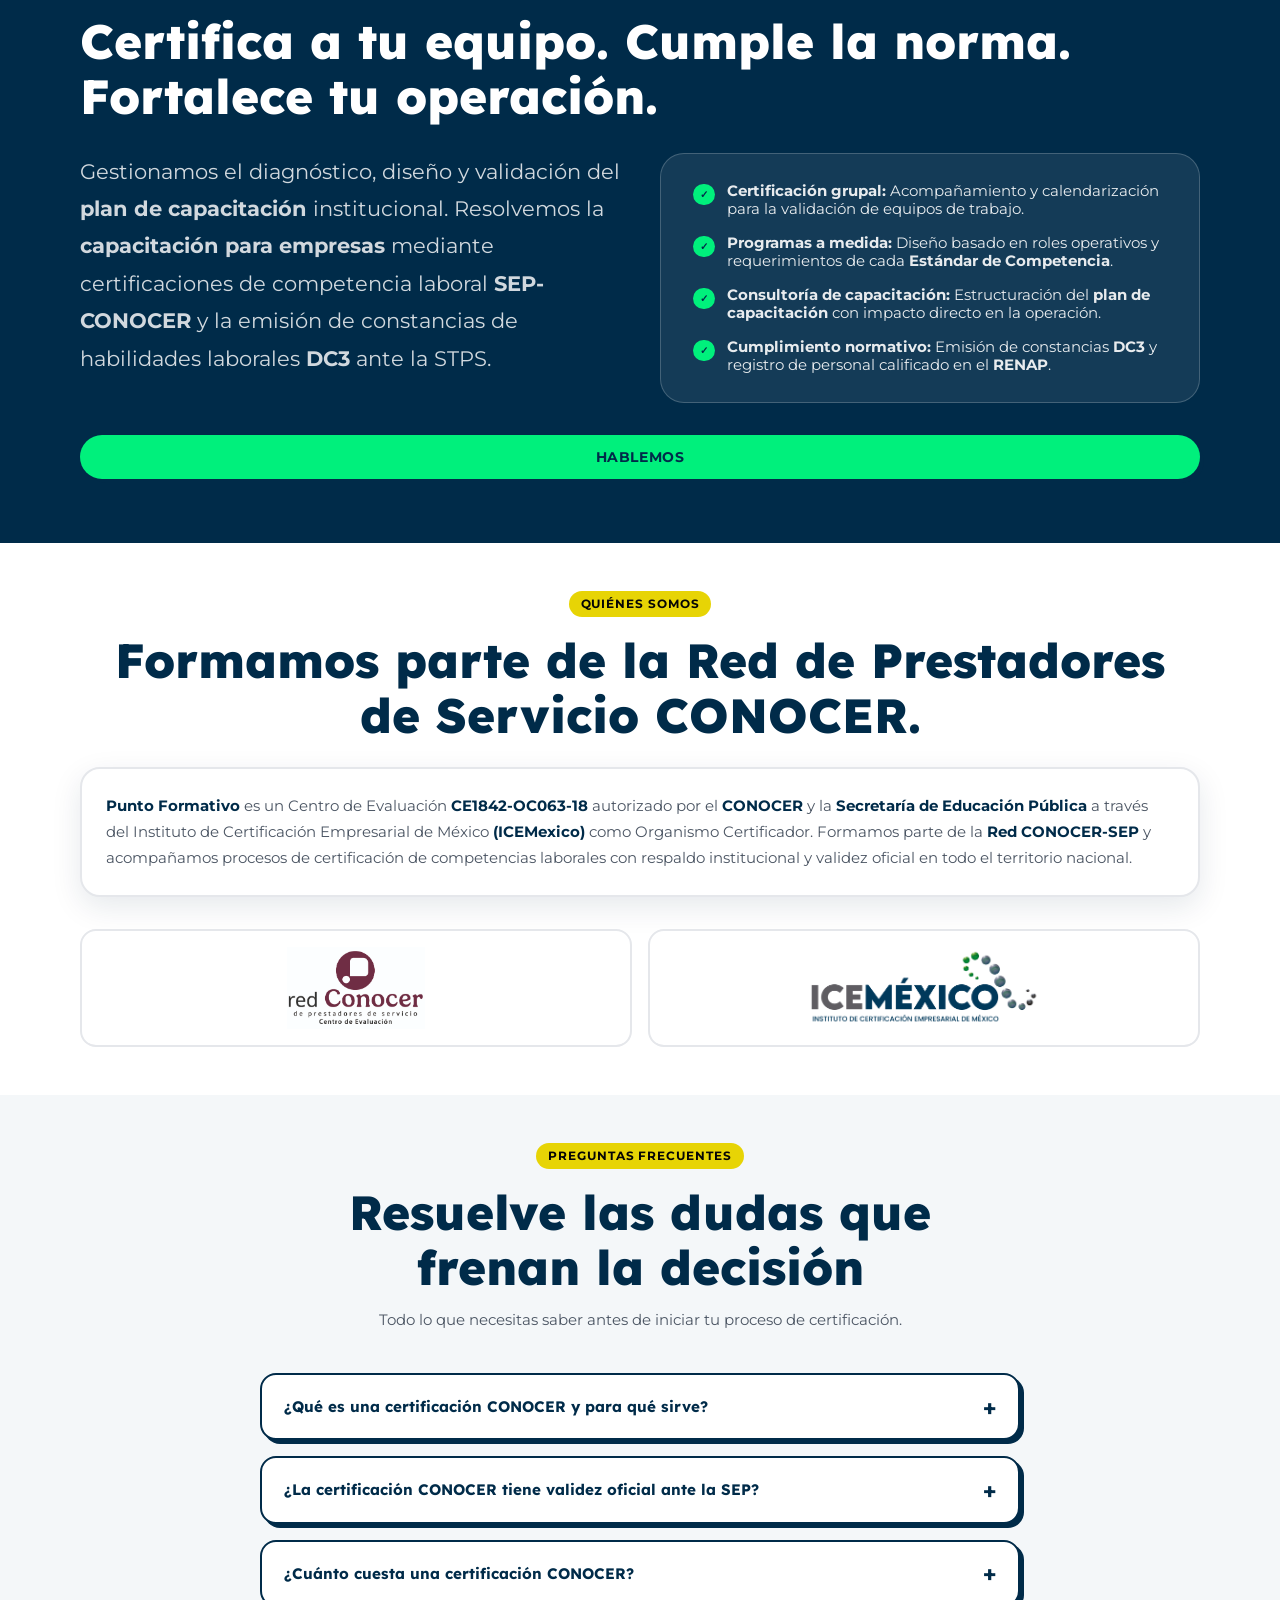
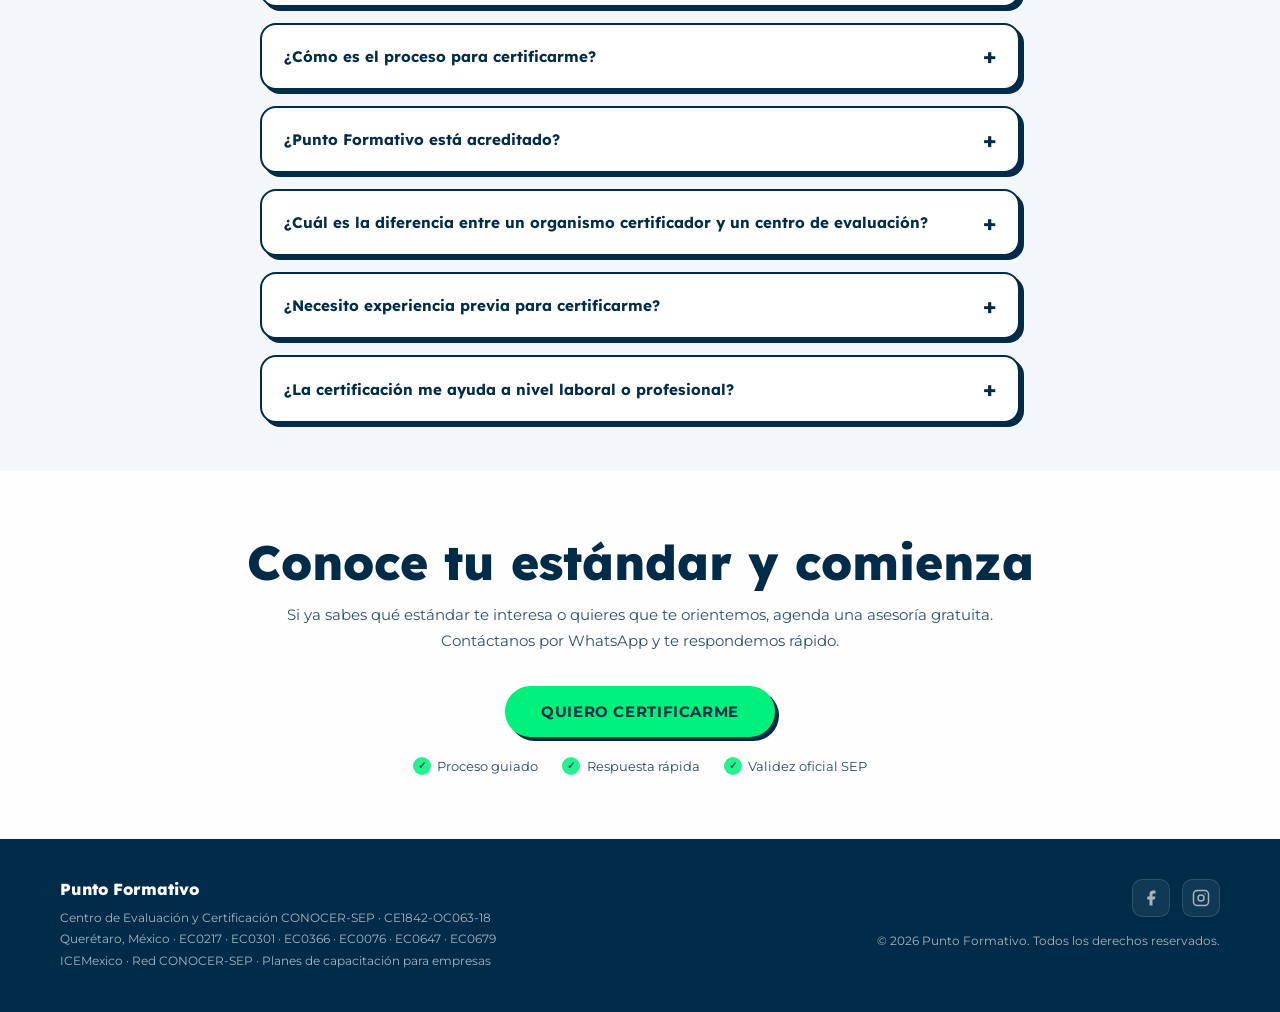
==== commit 1c69612c: "bug fix" ====
--- a/index.html
+++ b/index.html
@@ -494,12 +494,8 @@
       margin-top:1.75rem;
     }
     .b2b .section-title,.b2b h3{color:#ffffff}
-    .b2b .section-desc{
-  font-size:1.3rem;
-  line-height:1.8;
-}
-
     .b2b .section-desc,.b2b p{color:rgba(255,255,255,.82)}
+    .b2b .section-desc{font-size:1.3rem;line-height:1.8}
     .b2b-list{
       list-style:none;
       display:flex;
@@ -552,7 +548,7 @@
     }
     .cred-box{
       min-height:100px;
-      border:2px 
+      border:2px solid #e5e7eb;
       border-radius:1rem;
       background:#ffffff !important;
       display:flex;
@@ -820,7 +816,7 @@
     </ul>
 
     <div class="nav-cta">
-      <a href="#contacto" class="btn-primary">WhatsApp</a>
+      <a href="https://wa.me/524423335393?text=Hola,%20me%20interesan%20las%20Certificaciones%20CONOCER" target="_blank" class="btn-primary">WhatsApp</a>
     </div>
   </nav>
 
@@ -836,7 +832,7 @@
       </p>
 
       <div class="hero-actions">
-        <a href="#contacto" class="btn-primary large">Obten una asesoría gratuita</a>
+        <a href="https://wa.me/524423335393?text=Hola,%20me%20interesan%20las%20Certificaciones%20CONOCER" target="_blank" class="btn-primary large">Obten una asesoría gratuita</a>
       </div>
 
       <div class="hero-garantias">
@@ -887,7 +883,7 @@
     </div>
   </section>
 
-  <section class="section process pf-fullwidth" id="proceso">
+  <section class="section process pf-fullwidth">
     <div class="container">
       <div style="text-align:center;">
         <span class="eyebrow">Nuestro modelo probado</span>
@@ -1125,7 +1121,7 @@
         </div>
       </div>
       <div class="b2b-cta">
-        <a href="#contacto" class="btn-primary">Hablemos</a>
+        <a href="https://wa.me/524423335393?text=Hola,%20me%20interesan%20las%20Certificaciones%20CONOCER" target="_blank" class="btn-primary">Hablemos</a>
       </div>
     </div>
   </section>
@@ -1241,7 +1237,7 @@
       </p>
 
       <div style="margin-top:2rem;">
-        <a href="https://wa.me/5210000000000" class="btn-primary large">Quiero certificarme</a>
+        <a href="https://wa.me/524423335393?text=Hola,%20me%20interesan%20las%20Certificaciones%20CONOCER" target="_blank" class="btn-primary large">Quiero certificarme</a>
       </div>
 
       <div class="final-cta-meta">
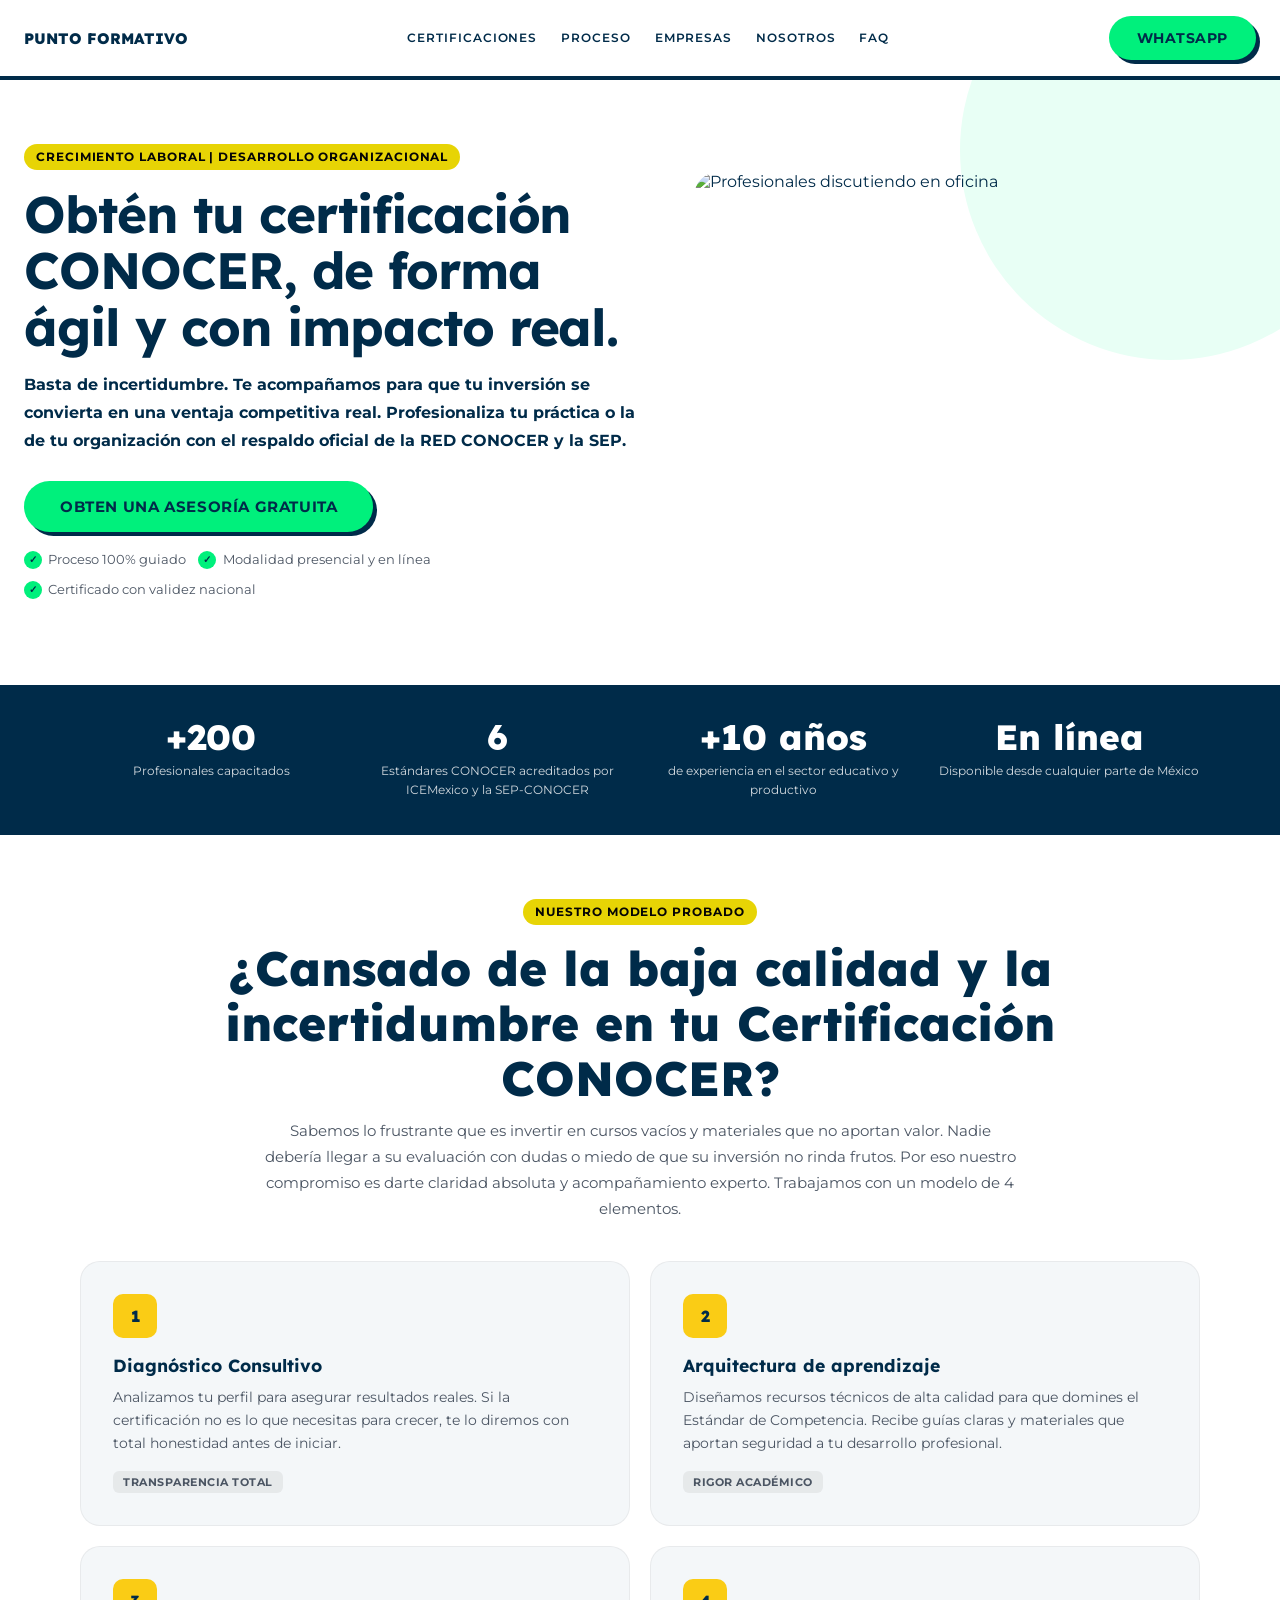
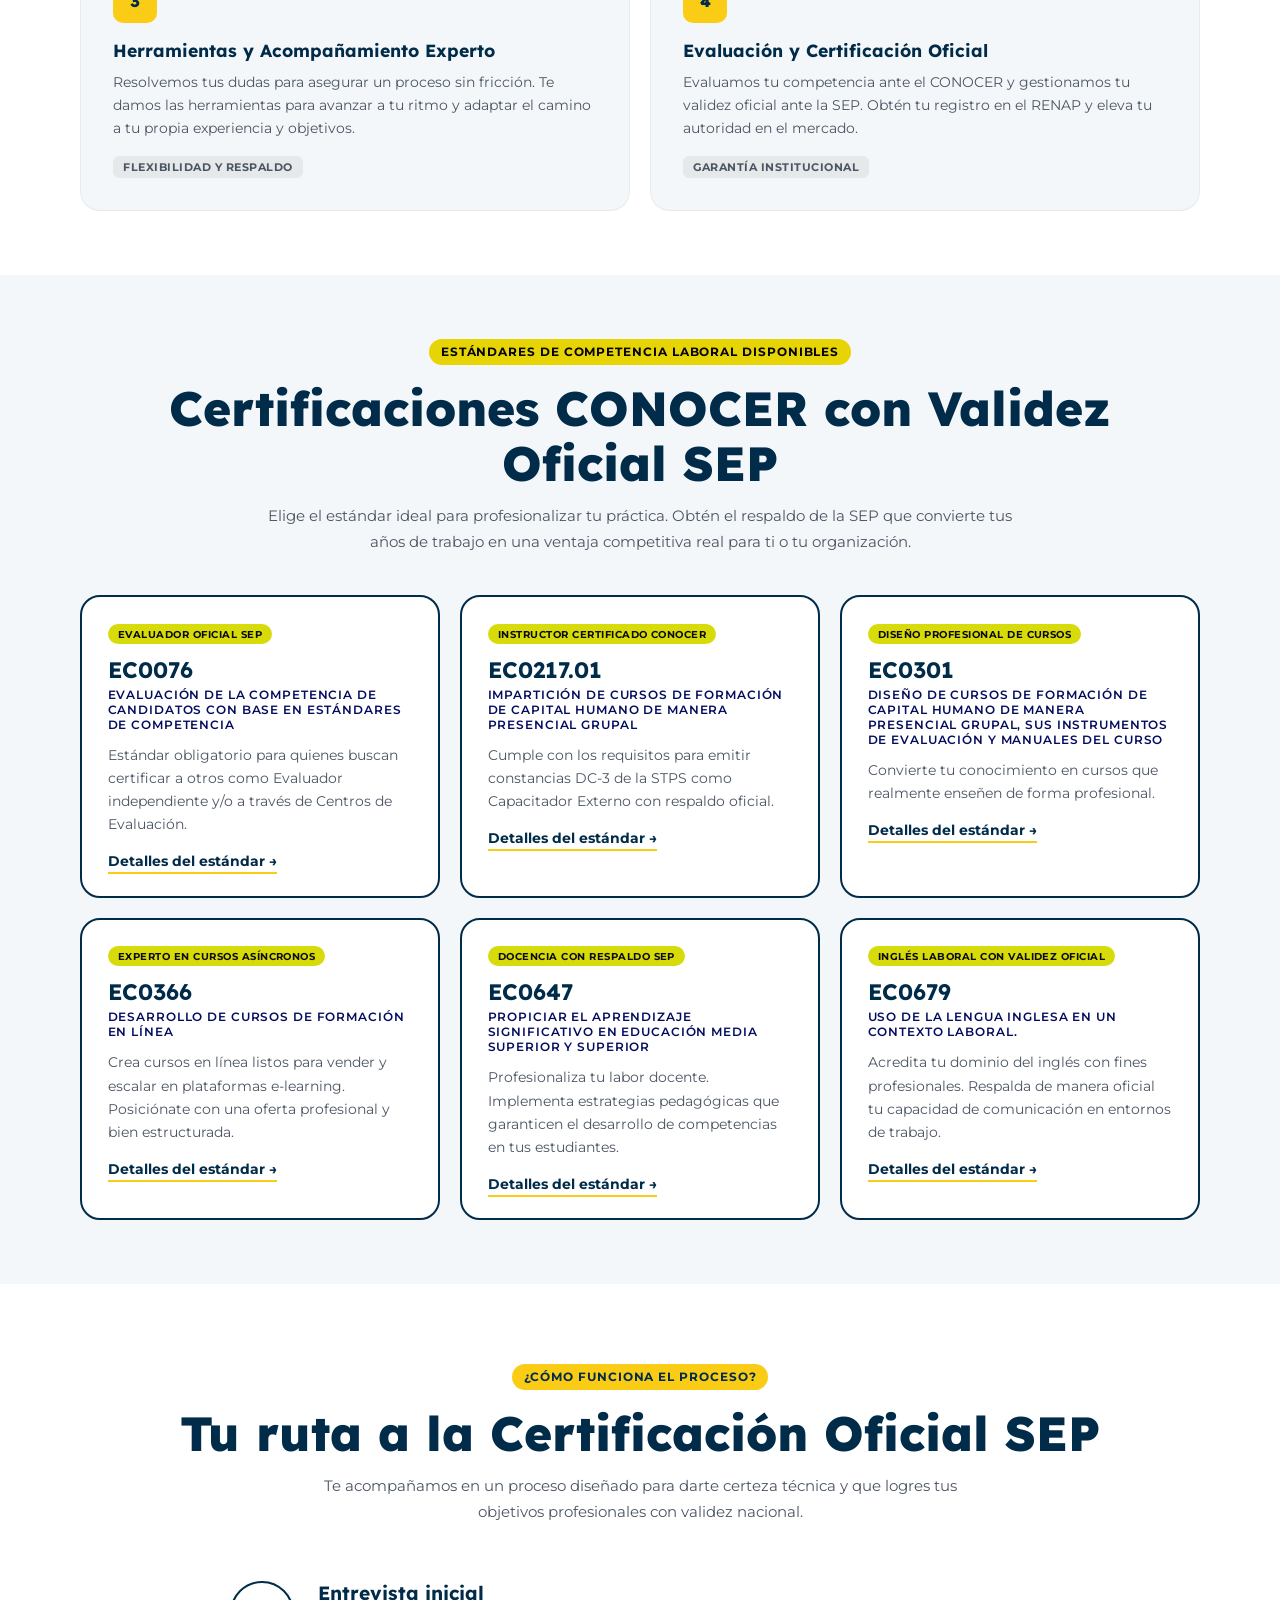
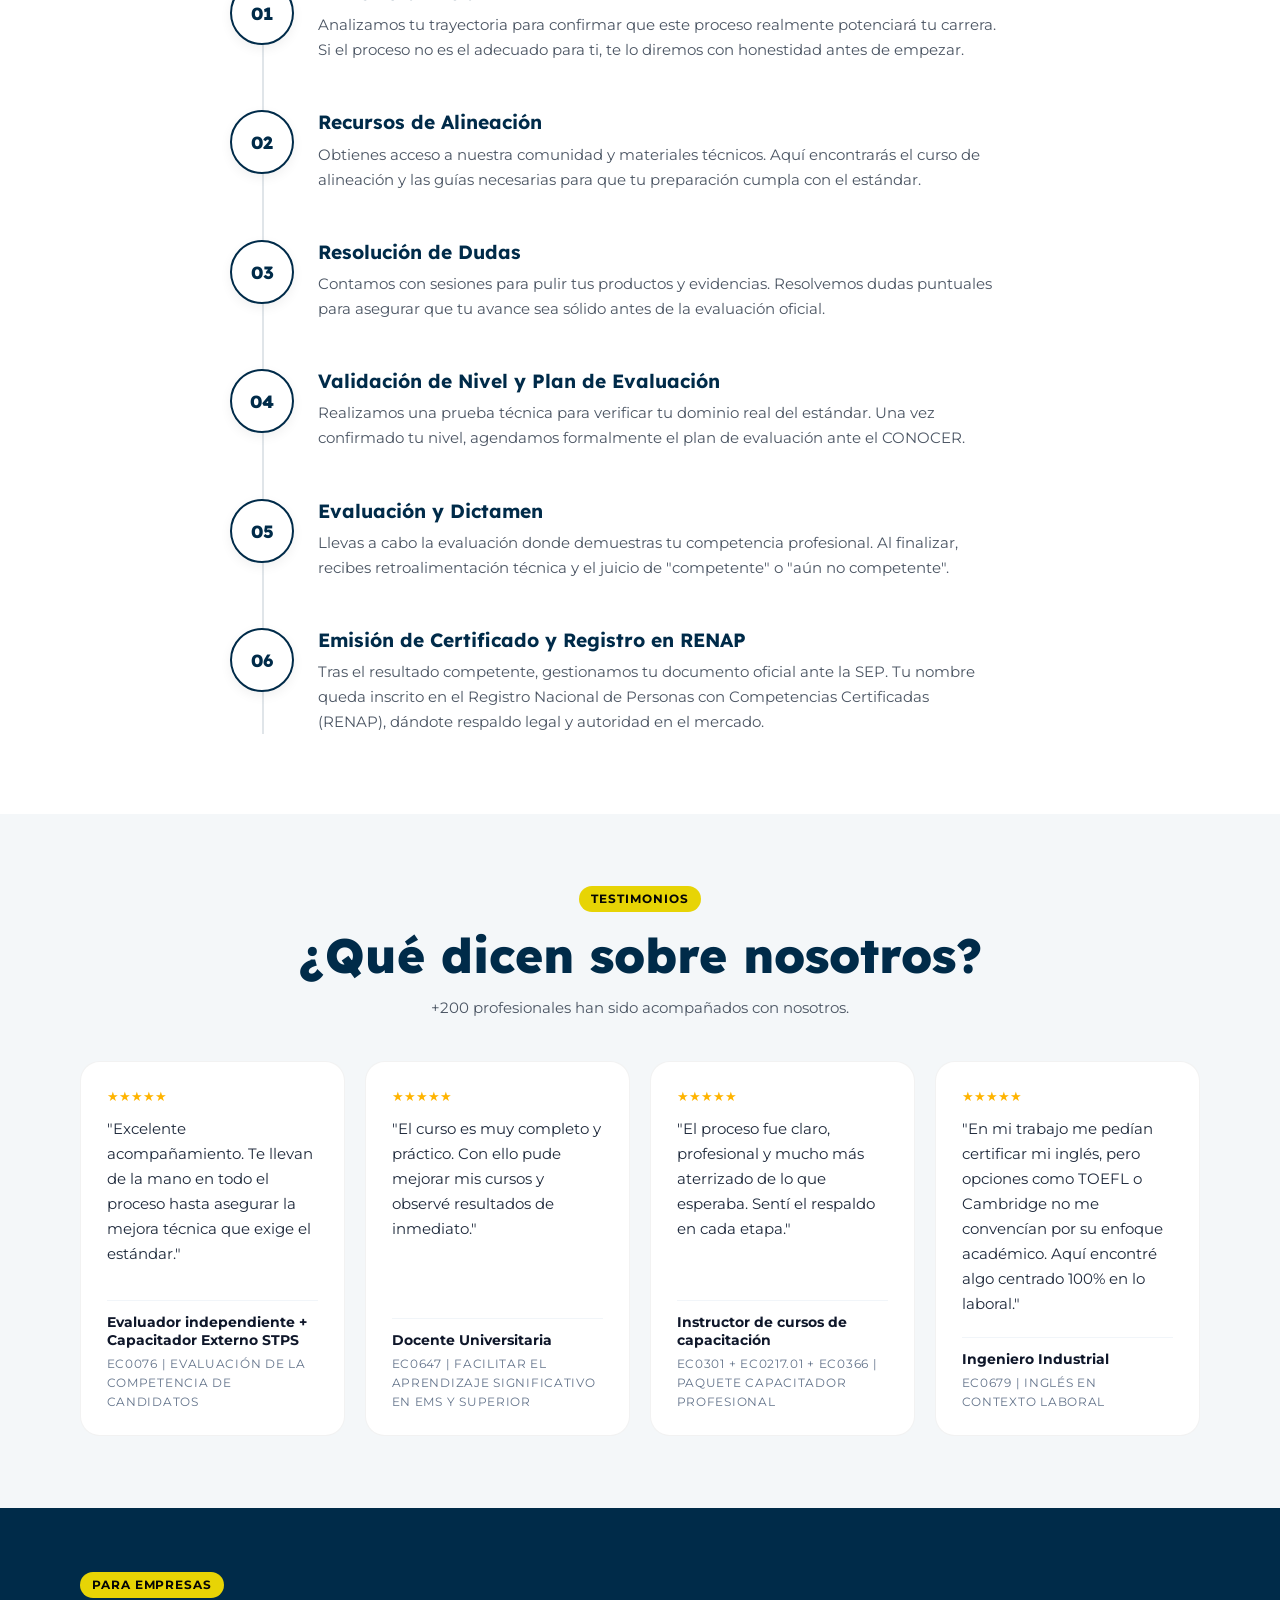
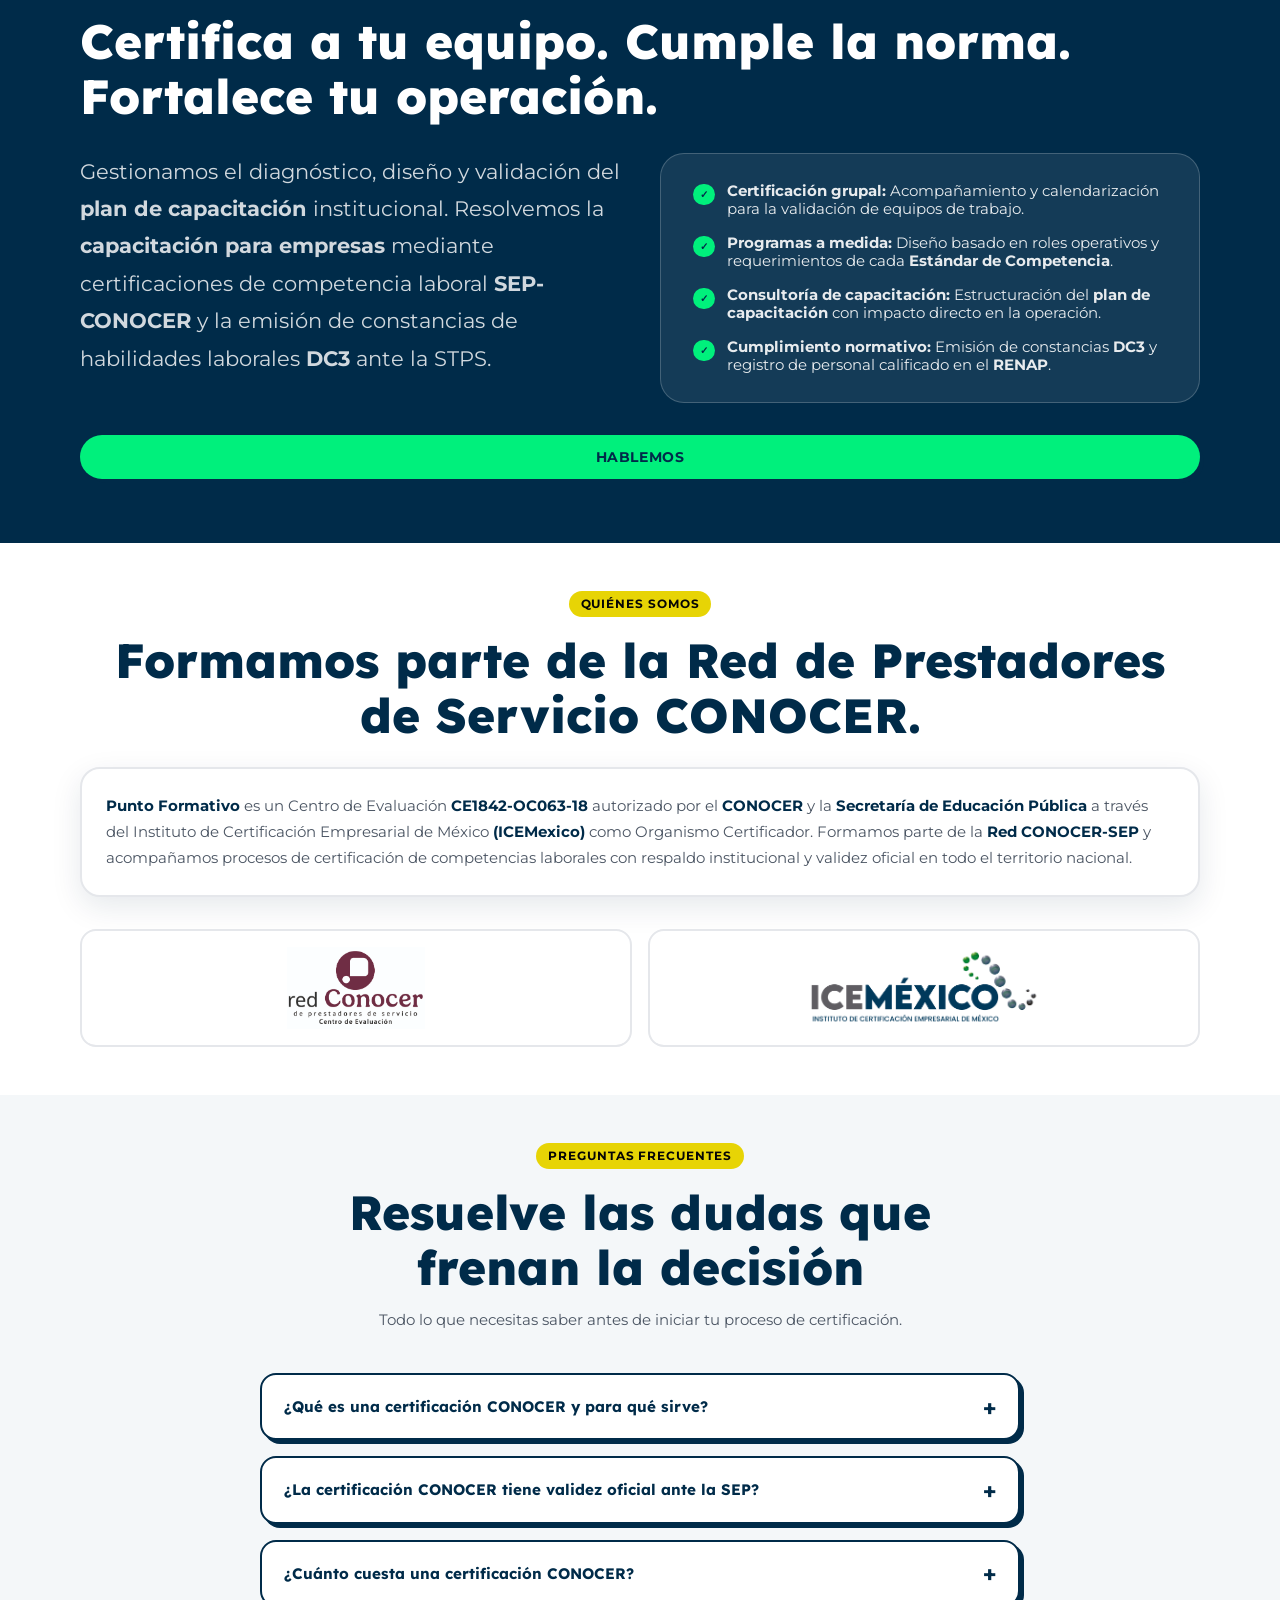
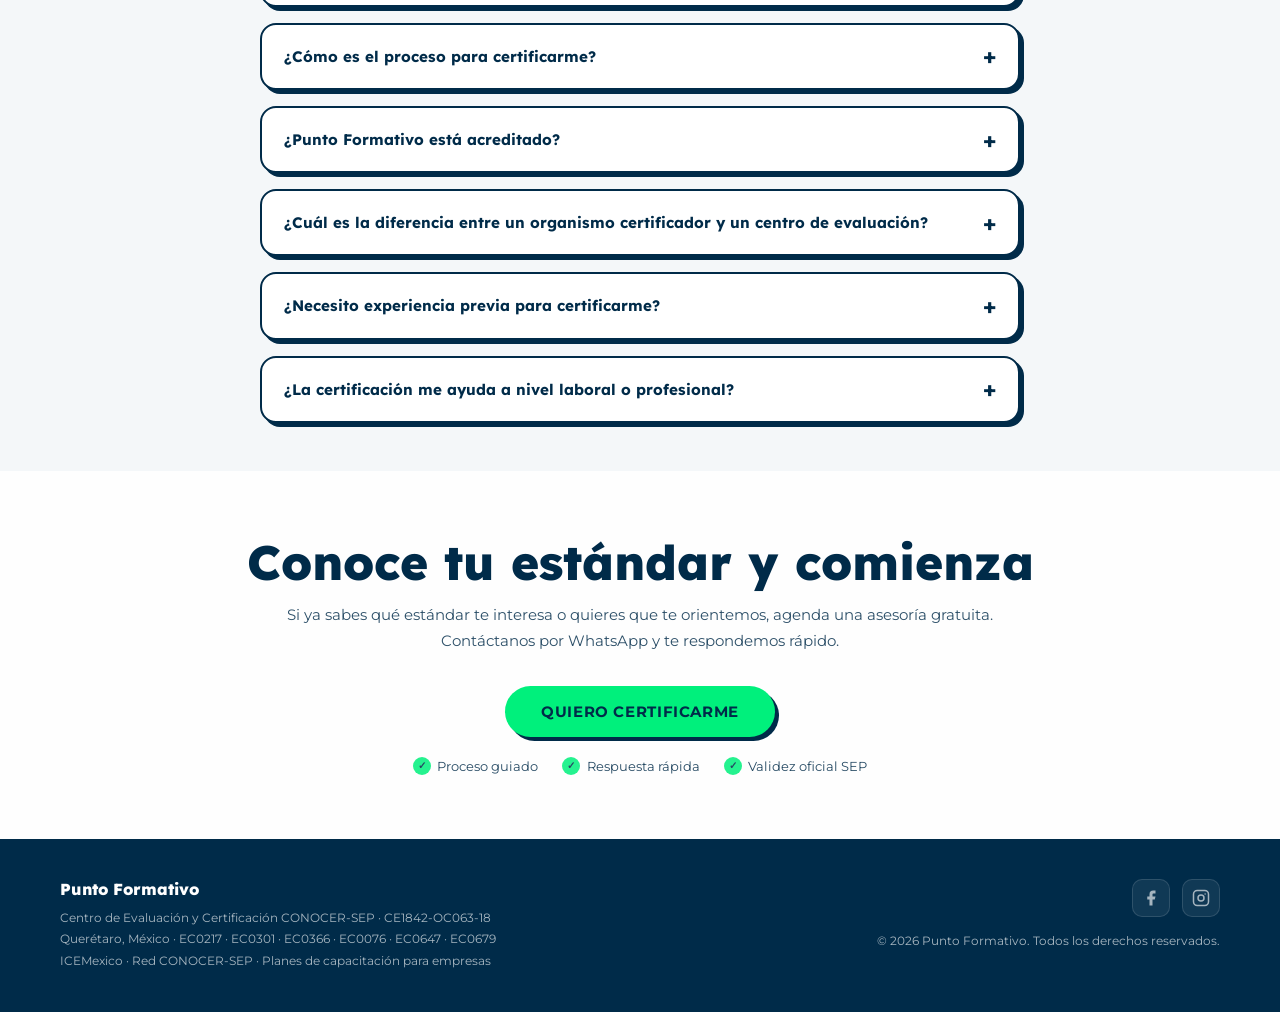
==== commit 3af6a801: "optimizacion para speed" ====
--- a/index.html
+++ b/index.html
@@ -11,7 +11,8 @@
 
   <link rel="preconnect" href="https://fonts.googleapis.com">
   <link rel="preconnect" href="https://fonts.gstatic.com" crossorigin>
-  <link href="https://fonts.googleapis.com/css2?family=Lexend:wght@400;700;800&family=Montserrat:wght@300;400;500;600;700&display=swap" rel="stylesheet">
+  <link rel="preload" href="https://fonts.googleapis.com/css2?family=Lexend:wght@700;800&family=Montserrat:wght@400;600;700&display=swap" as="style" onload="this.onload=null;this.rel='stylesheet'">
+  <noscript><link href="https://fonts.googleapis.com/css2?family=Lexend:wght@700;800&family=Montserrat:wght@400;600;700&display=swap" rel="stylesheet"></noscript>
 
   <style>
     :root{
@@ -854,7 +855,7 @@
     <div class="hero-right">
       <div class="hero-visual">
         <div class="hero-image">
-          <img src="https://images.unsplash.com/photo-1758520144426-edf40a58f299?q=80&w=1332&auto=format&fit=crop&ixlib=rb-4.1.0&ixid=M3wxMjA3fDB8MHxwaG90by1wYWdlfHx8fGVufDB8fHx8fA%3D%3D" alt="Profesionales discutiendo en oficina" style="width:100%;height:100%;object-fit:cover;border-radius:inherit;">
+          <img src="https://images.unsplash.com/photo-1758520144426-edf40a58f299?q=80&w=800&auto=format&fit=crop&ixlib=rb-4.1.0&ixid=M3wxMjA3fDB8MHxwaG90by1wYWdlfHx8fGVufDB8fHx8fA%3D%3D" alt="Profesionales discutiendo en oficina" loading="lazy" width="800" height="600" style="width:100%;height:100%;object-fit:cover;border-radius:inherit;">
         </div>
       </div>
     </div>
@@ -1138,8 +1139,8 @@
       </div>
 
       <div class="cred-grid">
-        <div class="cred-box"><img src="Logo_CE.jpeg" alt="Centro de Evaluación CONOCER"></div>
-        <div class="cred-box"><img src="Logo_ICEMexico.png" alt="ICEMexico"></div>
+        <div class="cred-box"><img src="Logo_CE.jpeg" alt="Centro de Evaluación CONOCER" loading="lazy" width="200" height="82"></div>
+        <div class="cred-box"><img src="Logo_ICEMexico.png" alt="ICEMexico" loading="lazy" width="200" height="82"></div>
       </div>
     </div>
   </section>
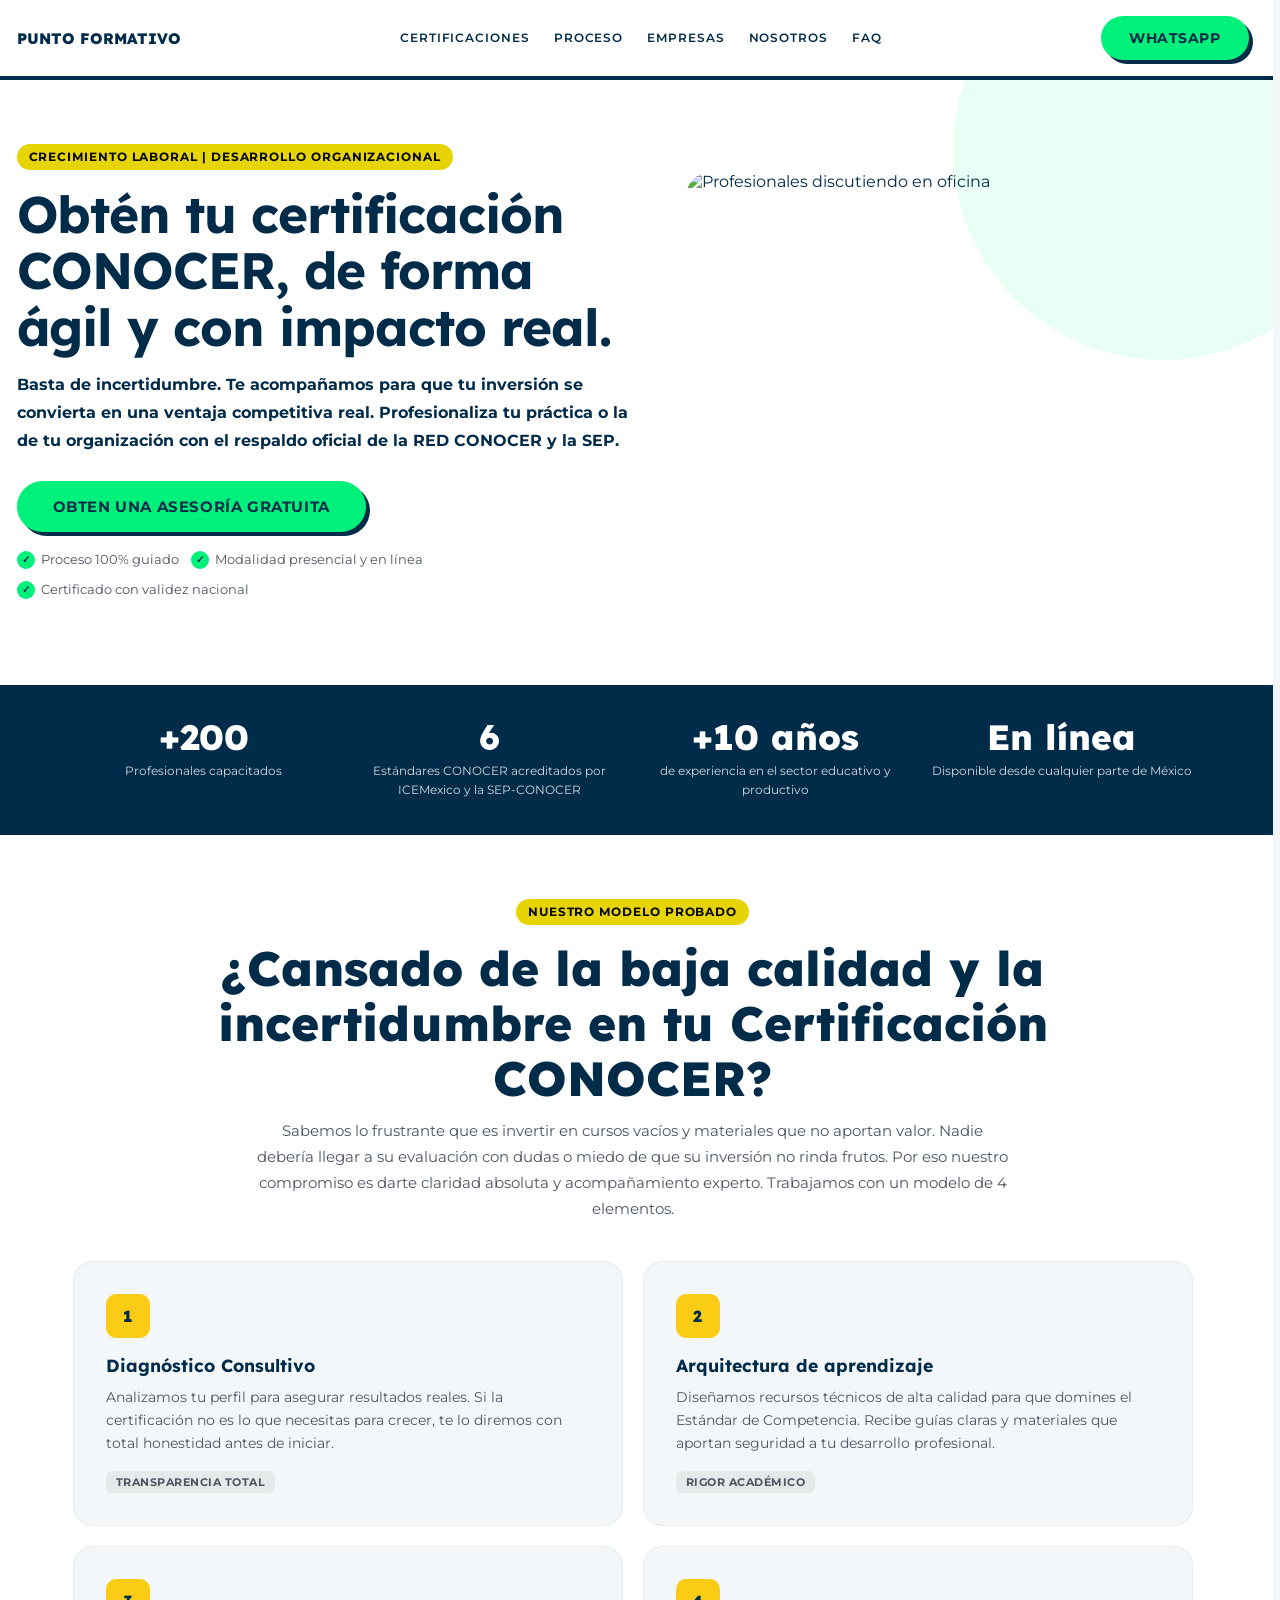
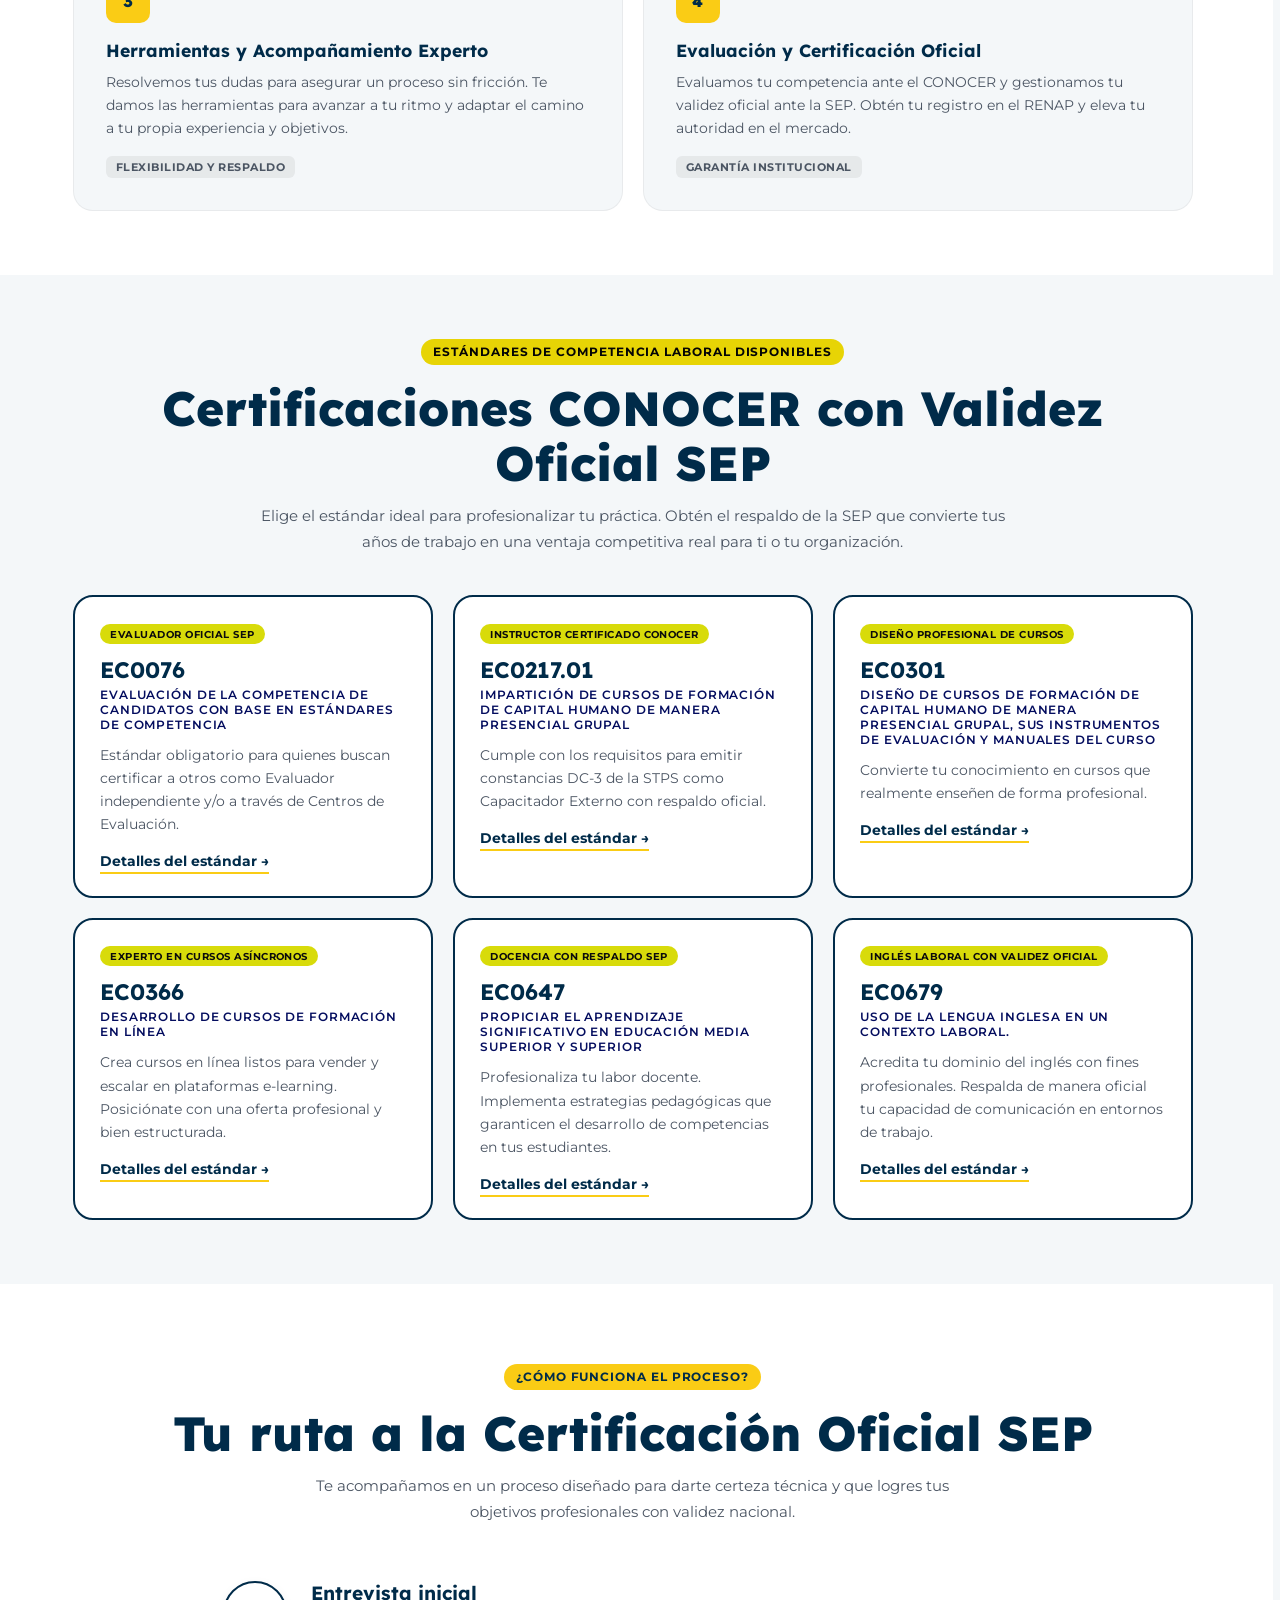
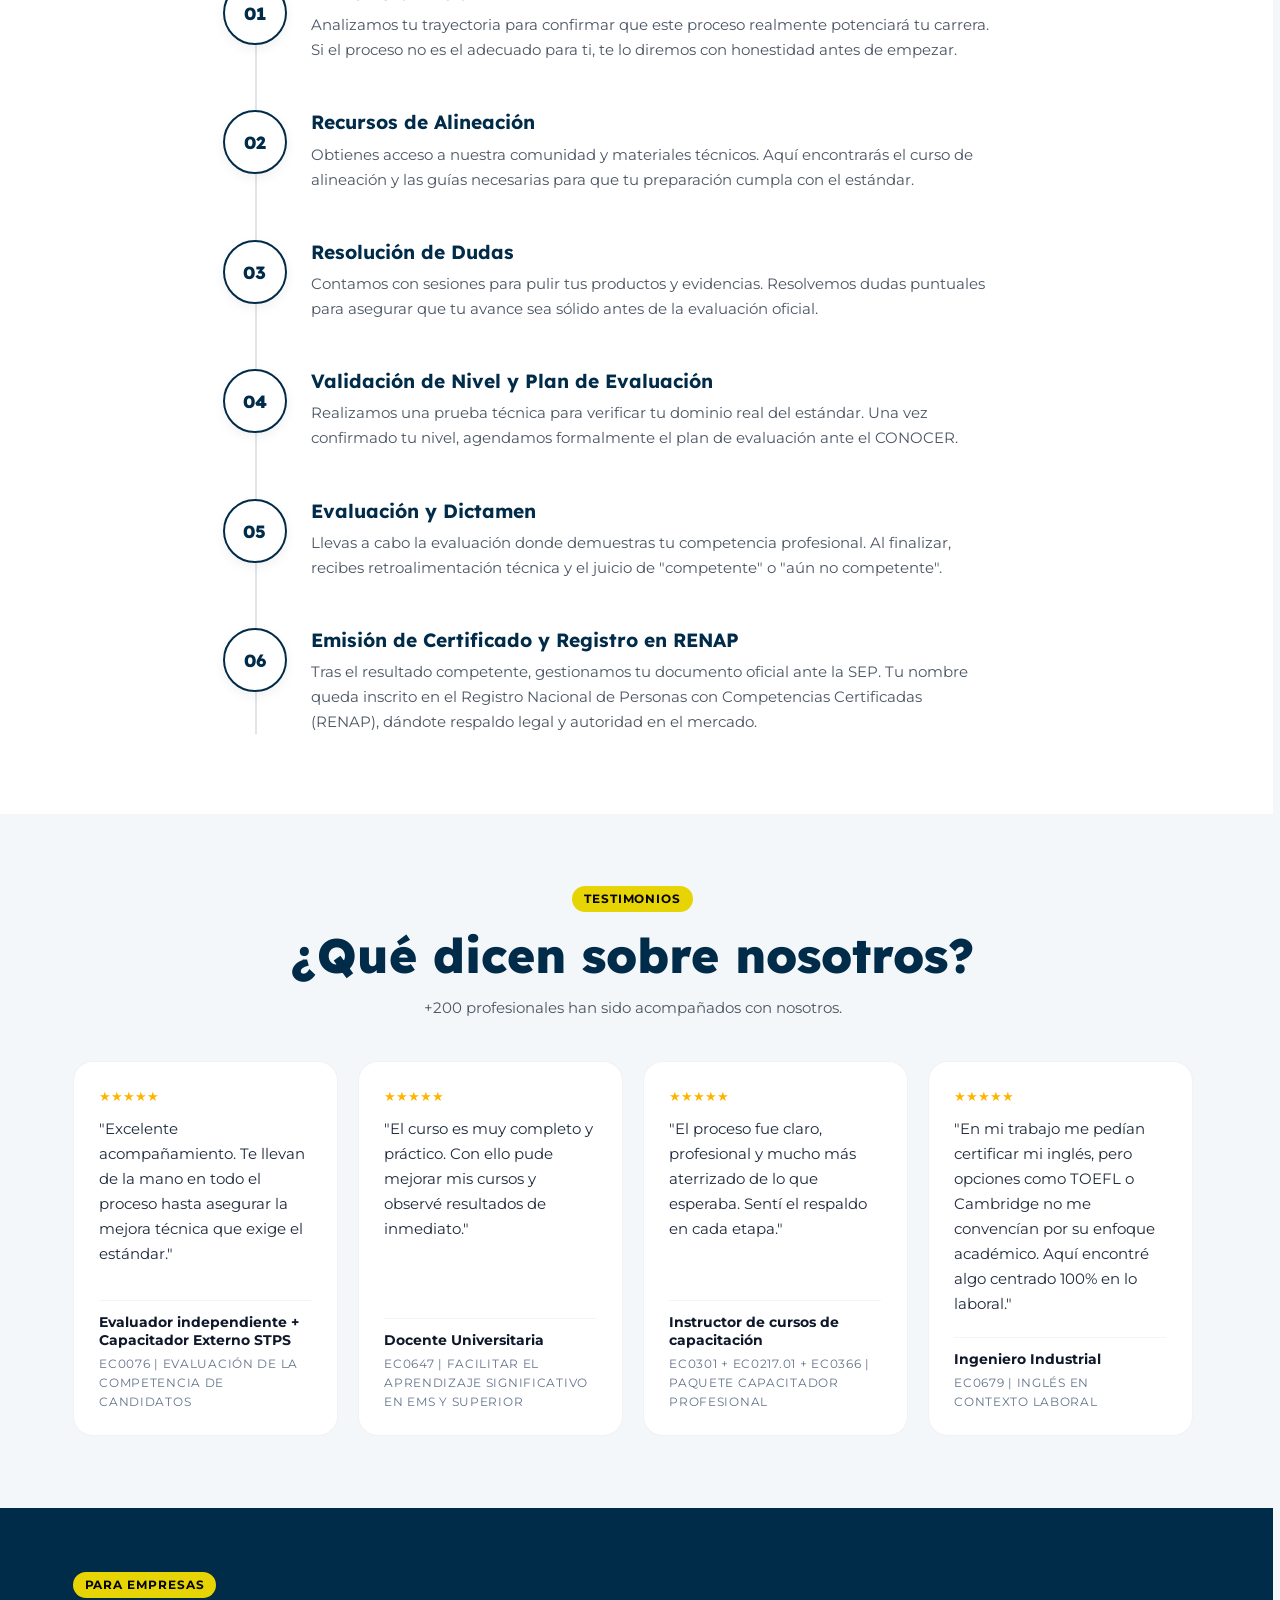
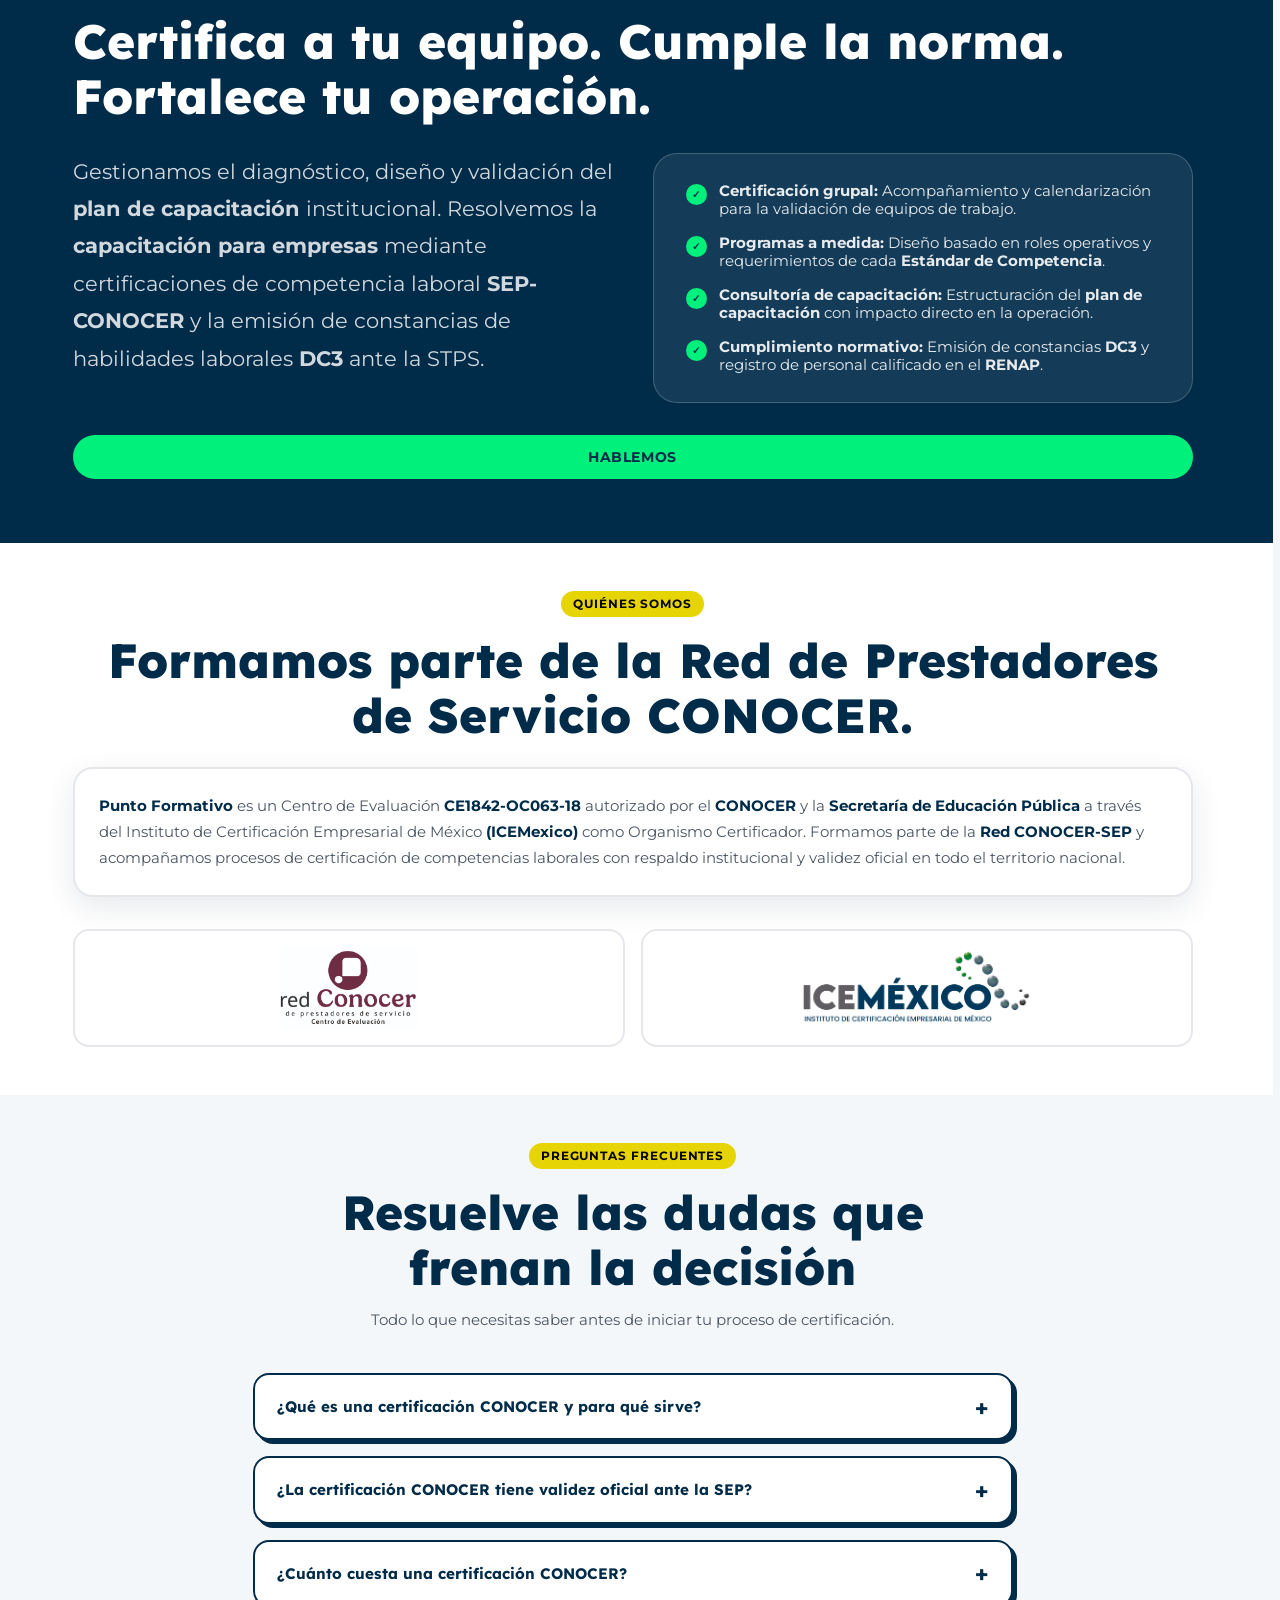
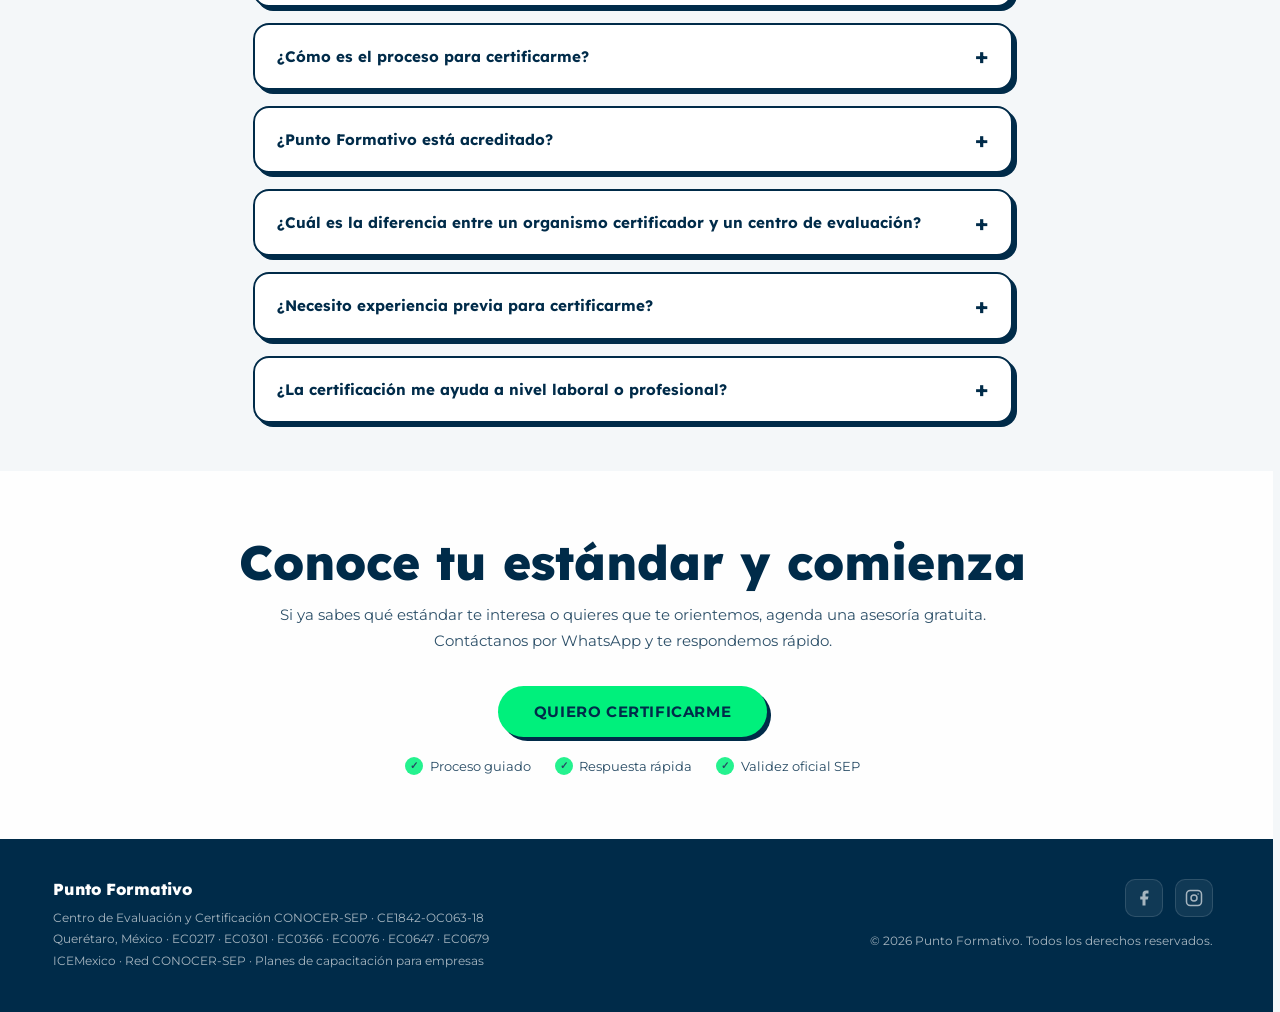
==== commit 3e4a188c: "optiomizacion 3" ====
--- a/index.html
+++ b/index.html
@@ -11,10 +11,26 @@
 
   <link rel="preconnect" href="https://fonts.googleapis.com">
   <link rel="preconnect" href="https://fonts.gstatic.com" crossorigin>
-  <link rel="preload" href="https://fonts.googleapis.com/css2?family=Lexend:wght@700;800&family=Montserrat:wght@400;600;700&display=swap" as="style" onload="this.onload=null;this.rel='stylesheet'">
-  <noscript><link href="https://fonts.googleapis.com/css2?family=Lexend:wght@700;800&family=Montserrat:wght@400;600;700&display=swap" rel="stylesheet"></noscript>
+  <link rel="preload" href="https://fonts.googleapis.com/css2?family=Lexend:wght@700;800&family=Montserrat:wght@400;600;700&display=optional" as="style" onload="this.onload=null;this.rel='stylesheet'">
+  <noscript><link href="https://fonts.googleapis.com/css2?family=Lexend:wght@700;800&family=Montserrat:wght@400;600;700&display=optional" rel="stylesheet"></noscript>
 
   <style>
+    @font-face{
+      font-family:'Lexend Fallback';
+      src:local('Arial');
+      ascent-override:96.15%;
+      descent-override:25.65%;
+      line-gap-override:0%;
+      size-adjust:102.85%;
+    }
+    @font-face{
+      font-family:'Montserrat Fallback';
+      src:local('Arial');
+      ascent-override:85.08%;
+      descent-override:21.27%;
+      line-gap-override:0%;
+      size-adjust:112.83%;
+    }
     :root{
       --azul:#002B49;
       --azul-2:#0b3b61;
@@ -35,14 +51,14 @@
     }
 
     *{box-sizing:border-box;margin:0;padding:0}
-    html{scroll-behavior:smooth}
+    html{scroll-behavior:smooth;scrollbar-gutter:stable}
     body{
-      font-family:'Montserrat',sans-serif;
+      font-family:'Montserrat','Montserrat Fallback',sans-serif;
       background:#F4F7F9 !important;
       color:#002B49;
       overflow-x:hidden;
     }
-    h1,h2,h3,h4,.lexend{font-family:'Lexend',sans-serif}
+    h1,h2,h3,h4,.lexend{font-family:'Lexend','Lexend Fallback',sans-serif}
     a{text-decoration:none;color:inherit}
     img{max-width:100%;display:block}
     .container{max-width:var(--max);margin:0 auto;padding:0 1.25rem}
@@ -132,7 +148,7 @@
       border-bottom:4px solid #002B49;
     }
     .nav-logo{
-      font-family:'Lexend',sans-serif;
+      font-family:'Lexend','Lexend Fallback',sans-serif;
       font-weight:800;
       font-size:.95rem;
       white-space:nowrap;
@@ -277,7 +293,7 @@
       text-align:center;
     }
     .stat-num{
-      font-family:'Lexend',sans-serif;
+      font-family:'Lexend','Lexend Fallback',sans-serif;
       font-size:clamp(1.4rem,3vw,2.2rem);
       color:#ffffff;
       font-weight:800;
@@ -315,7 +331,7 @@
       display:flex;
       align-items:center;
       justify-content:center;
-      font-family:'Lexend',sans-serif;
+      font-family:'Lexend','Lexend Fallback',sans-serif;
       font-size:1rem;
       font-weight:800;
     }
@@ -365,7 +381,7 @@
       margin-bottom:.75rem;
     }
     .cert-code{
-      font-family:'Lexend',sans-serif;
+      font-family:'Lexend','Lexend Fallback',sans-serif;
       font-size:1.4rem;
       font-weight:700;
       margin-bottom:.2rem;
@@ -425,7 +441,7 @@
       align-items:center;
       justify-content:center;
       z-index:2;
-      font-family:'Lexend',sans-serif;
+      font-family:'Lexend','Lexend Fallback',sans-serif;
       font-weight:800;
       color:#002B49;
       font-size:1.1rem;
@@ -533,7 +549,7 @@
       padding:1.75rem 2rem;
     }
     .b2b-quote blockquote{
-      font-family:'Lexend',sans-serif;
+      font-family:'Lexend','Lexend Fallback',sans-serif;
       font-size:1.1rem;
       font-style:italic;
       line-height:1.65;
@@ -602,7 +618,7 @@
       display:flex;
       justify-content:space-between;
       align-items:center;
-      font-family:'Lexend',sans-serif;
+      font-family:'Lexend','Lexend Fallback',sans-serif;
       font-weight:700;
       font-size:.95rem;
       color:#002B49;
@@ -660,7 +676,7 @@
       flex-wrap:wrap;
     }
     .footer-brand .name{
-      font-family:'Lexend',sans-serif;
+      font-family:'Lexend','Lexend Fallback',sans-serif;
       font-weight:800;
       font-size:1rem;
       margin-bottom:.5rem;
